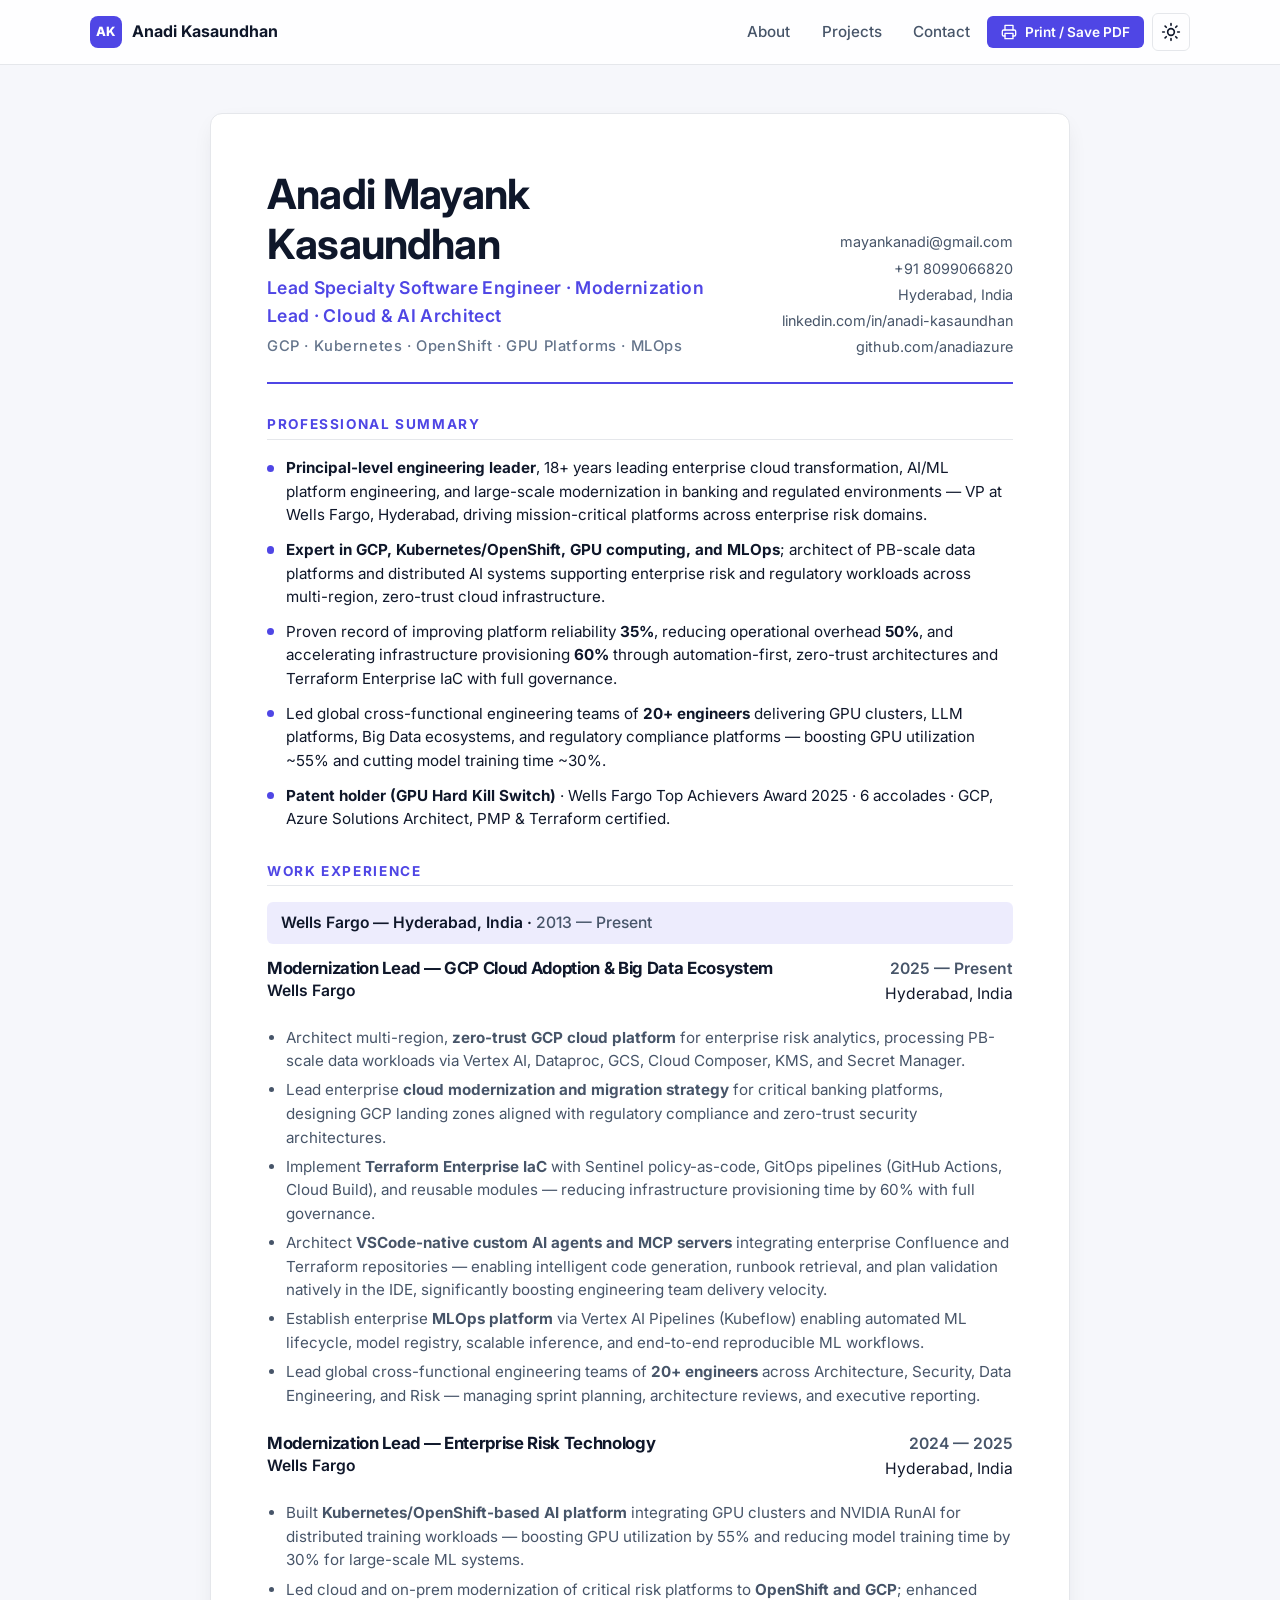
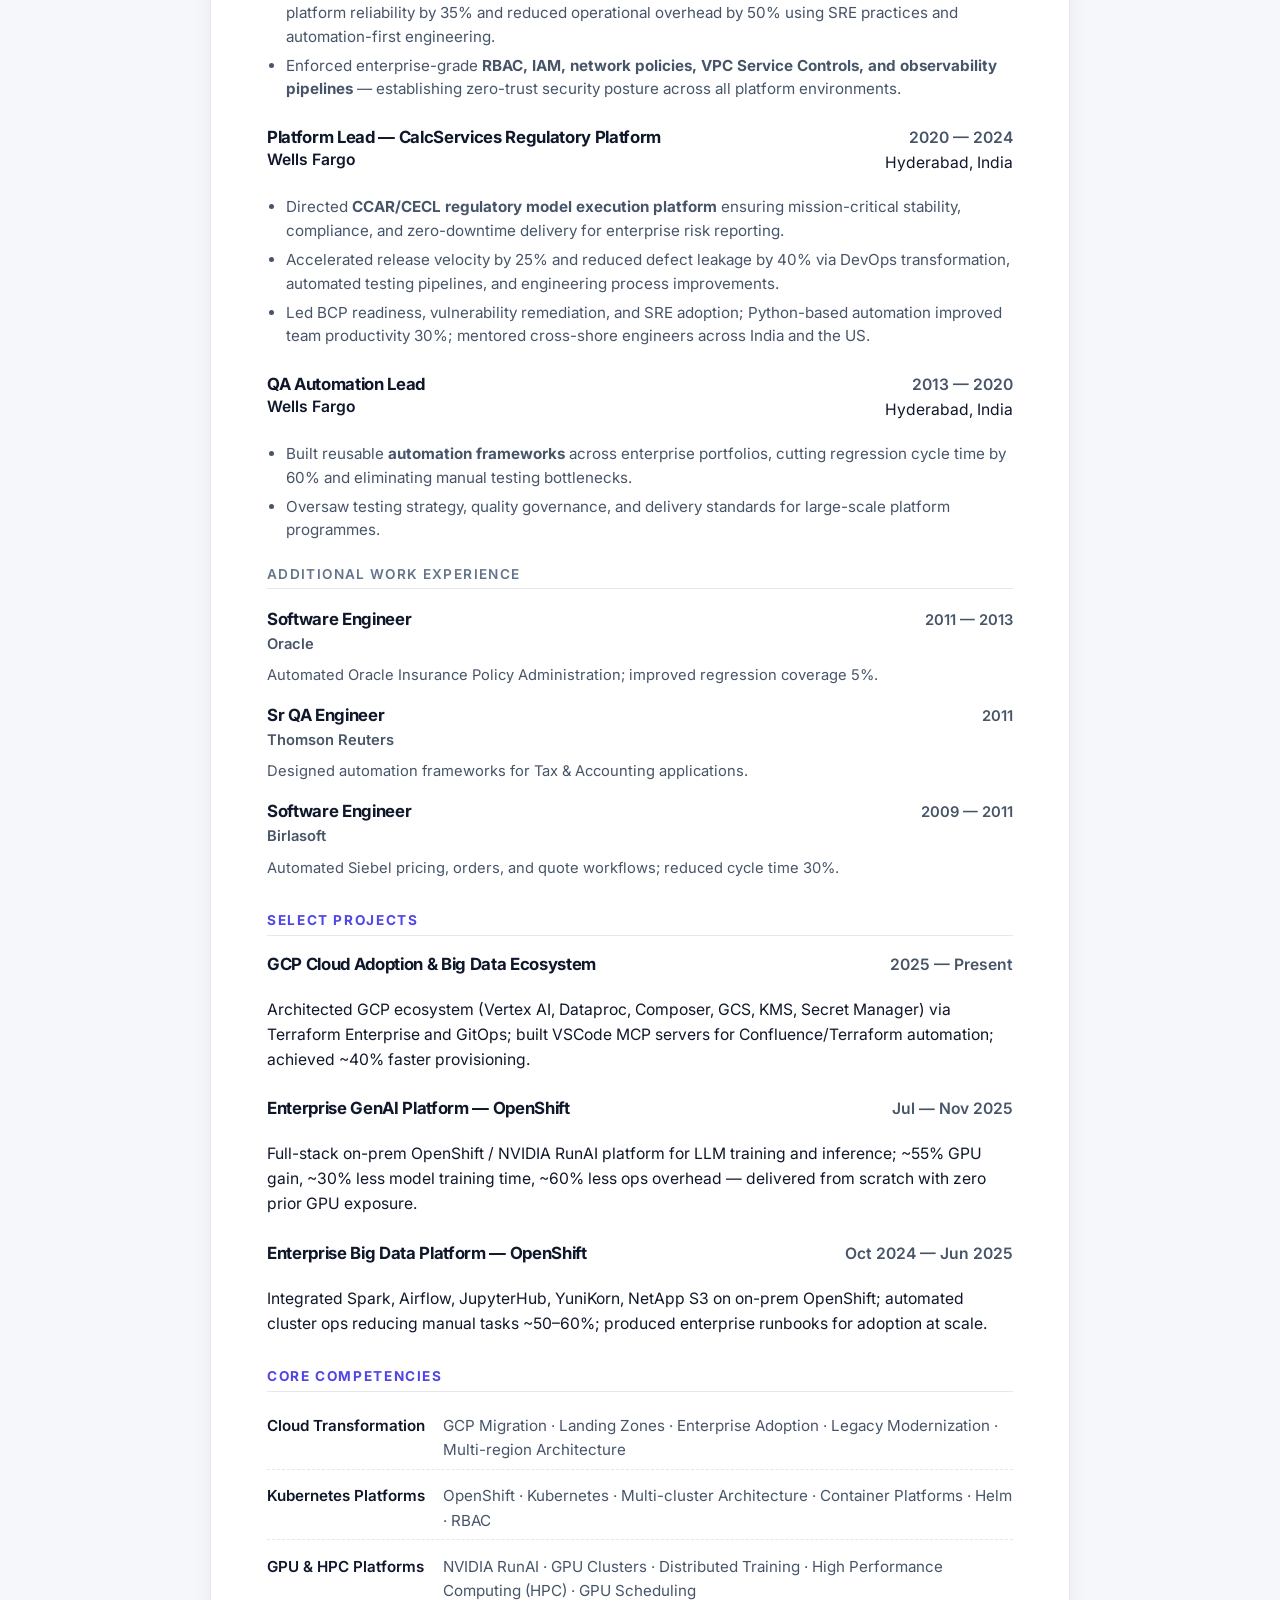
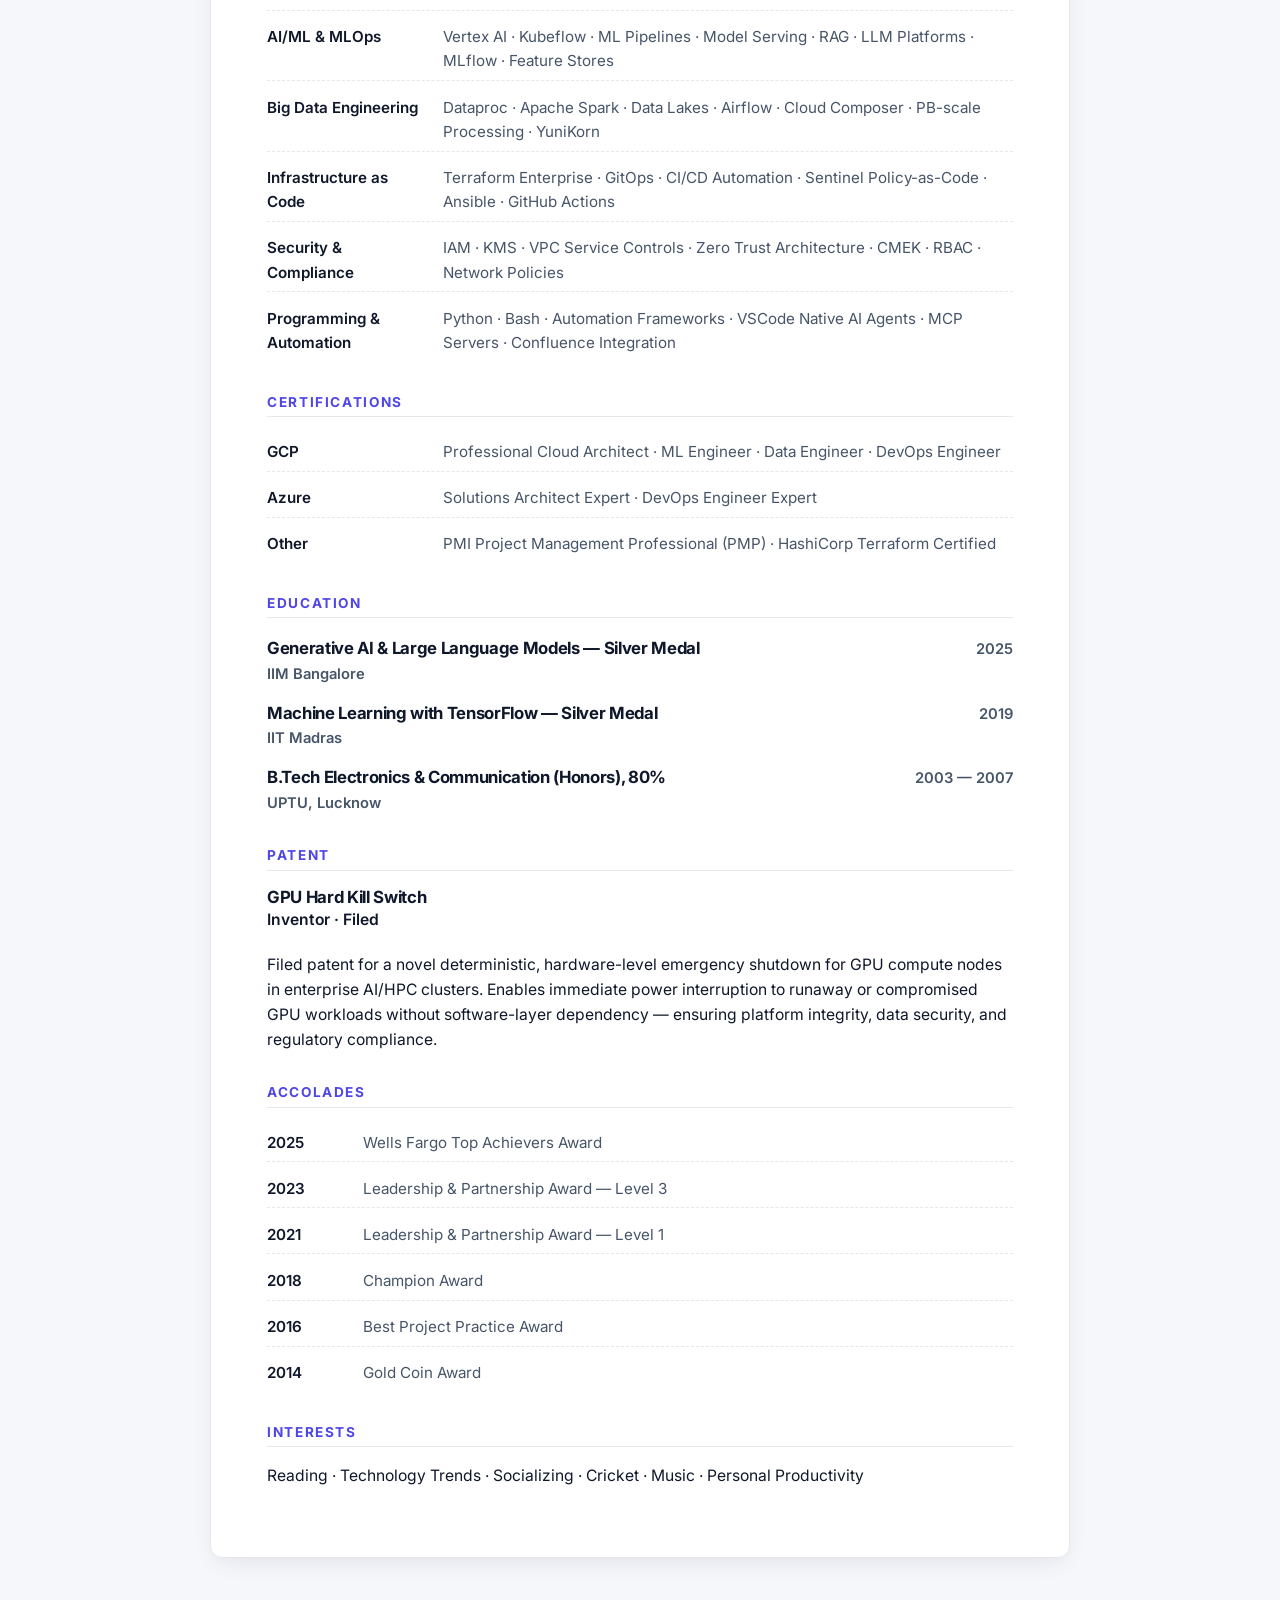
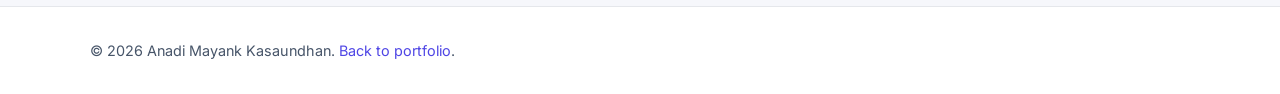
==== resume.html @ 29c2ccac "feat: populate site with Anadi Mayank Kasaundhan profile - index.html: real profile (Modernization L" ====
<!DOCTYPE html>
<html lang="en">
<head>
  <meta charset="UTF-8" />
  <meta name="viewport" content="width=device-width, initial-scale=1.0" />
  <meta name="description" content="Resume of Anadi Mayank Kasaundhan — Lead Specialty Software Engineer, Modernization Lead, Cloud & AI Architect." />
  <meta name="author" content="Anadi Mayank Kasaundhan" />
  <title>Anadi Mayank Kasaundhan — Resume</title>

  <link rel="preconnect" href="https://fonts.googleapis.com" />
  <link rel="preconnect" href="https://fonts.gstatic.com" crossorigin />
  <link href="https://fonts.googleapis.com/css2?family=Inter:wght@400;500;600;700;800&display=swap" rel="stylesheet" />

  <link rel="stylesheet" href="css/style.css" />
  <link rel="stylesheet" href="css/resume.css" />
</head>
<body class="resume-page">
  <a class="skip-link" href="#main">Skip to main content</a>

  <header class="site-header no-print">
    <nav class="nav container" aria-label="Primary">
      <a href="index.html" class="brand">
        <span class="brand-mark">AK</span>
        <span class="brand-text">Anadi Kasaundhan</span>
      </a>

      <ul class="nav-menu nav-menu-resume" id="primary-menu">
        <li><a href="index.html#about">About</a></li>
        <li><a href="index.html#projects">Projects</a></li>
        <li><a href="index.html#contact">Contact</a></li>
        <li>
          <button id="print-btn" class="btn btn-primary btn-sm" type="button" aria-label="Print resume">
            <svg width="16" height="16" viewBox="0 0 24 24" fill="none" stroke="currentColor" stroke-width="2" stroke-linecap="round" stroke-linejoin="round" aria-hidden="true">
              <polyline points="6 9 6 2 18 2 18 9"/>
              <path d="M6 18H4a2 2 0 0 1-2-2v-5a2 2 0 0 1 2-2h16a2 2 0 0 1 2 2v5a2 2 0 0 1-2 2h-2"/>
              <rect x="6" y="14" width="12" height="8"/>
            </svg>
            Print / Save PDF
          </button>
        </li>
        <li>
          <button id="theme-toggle" class="theme-toggle" aria-label="Toggle color theme" title="Toggle color theme">
            <svg class="icon-sun" width="20" height="20" viewBox="0 0 24 24" fill="none" stroke="currentColor" stroke-width="2" stroke-linecap="round" stroke-linejoin="round" aria-hidden="true">
              <circle cx="12" cy="12" r="4"/>
              <path d="M12 2v2M12 20v2M4.93 4.93l1.41 1.41M17.66 17.66l1.41 1.41M2 12h2M20 12h2M4.93 19.07l1.41-1.41M17.66 6.34l1.41-1.41"/>
            </svg>
            <svg class="icon-moon" width="20" height="20" viewBox="0 0 24 24" fill="none" stroke="currentColor" stroke-width="2" stroke-linecap="round" stroke-linejoin="round" aria-hidden="true">
              <path d="M21 12.79A9 9 0 1 1 11.21 3 7 7 0 0 0 21 12.79z"/>
            </svg>
          </button>
        </li>
      </ul>
    </nav>
  </header>

  <main id="main" class="resume">
    <article class="resume-doc">
      <!-- Resume header -->
      <header class="resume-header">
        <div class="resume-id">
          <h1>Anadi Mayank Kasaundhan</h1>
          <p class="resume-title">Lead Specialty Software Engineer &middot; Modernization Lead &middot; Cloud &amp; AI Architect</p>
          <p class="resume-subtitle">GCP &middot; Kubernetes &middot; OpenShift &middot; GPU Platforms &middot; MLOps</p>
        </div>
        <ul class="resume-contact">
          <li><a href="mailto:mayankanadi@gmail.com">mayankanadi@gmail.com</a></li>
          <li><a href="tel:+918099066820">+91 8099066820</a></li>
          <li>Hyderabad, India</li>
          <li><a href="https://www.linkedin.com/in/anadi-kasaundhan">linkedin.com/in/anadi-kasaundhan</a></li>
          <li><a href="https://github.com/anadiazure">github.com/anadiazure</a></li>
        </ul>
      </header>

      <!-- Summary -->
      <section class="resume-section">
        <h2>Professional Summary</h2>
        <ul class="summary-list">
          <li>
            <strong>Principal-level engineering leader</strong>, 18+ years leading enterprise cloud
            transformation, AI/ML platform engineering, and large-scale modernization in banking and
            regulated environments &mdash; VP at Wells Fargo, Hyderabad, driving mission-critical
            platforms across enterprise risk domains.
          </li>
          <li>
            <strong>Expert in GCP, Kubernetes/OpenShift, GPU computing, and MLOps</strong>; architect
            of PB-scale data platforms and distributed AI systems supporting enterprise risk and
            regulatory workloads across multi-region, zero-trust cloud infrastructure.
          </li>
          <li>
            Proven record of improving platform reliability <strong>35%</strong>, reducing
            operational overhead <strong>50%</strong>, and accelerating infrastructure provisioning
            <strong>60%</strong> through automation-first, zero-trust architectures and Terraform
            Enterprise IaC with full governance.
          </li>
          <li>
            Led global cross-functional engineering teams of <strong>20+ engineers</strong>
            delivering GPU clusters, LLM platforms, Big Data ecosystems, and regulatory compliance
            platforms &mdash; boosting GPU utilization ~55% and cutting model training time ~30%.
          </li>
          <li>
            <strong>Patent holder (GPU Hard Kill Switch)</strong> &middot; Wells Fargo Top Achievers
            Award 2025 &middot; 6 accolades &middot; GCP, Azure Solutions Architect, PMP &amp;
            Terraform certified.
          </li>
        </ul>
      </section>

      <!-- Experience -->
      <section class="resume-section">
        <h2>Work Experience</h2>

        <p class="experience-org-head">Wells Fargo &mdash; Hyderabad, India &middot; <em>2013 &mdash; Present</em></p>

        <article class="resume-entry">
          <header class="entry-head">
            <div>
              <h3>Modernization Lead &mdash; GCP Cloud Adoption &amp; Big Data Ecosystem</h3>
              <p class="entry-org">Wells Fargo</p>
            </div>
            <p class="entry-meta">
              <span class="entry-dates">2025 &mdash; Present</span>
              <span class="entry-loc">Hyderabad, India</span>
            </p>
          </header>
          <ul>
            <li>Architect multi-region, <strong>zero-trust GCP cloud platform</strong> for enterprise risk analytics, processing PB-scale data workloads via Vertex AI, Dataproc, GCS, Cloud Composer, KMS, and Secret Manager.</li>
            <li>Lead enterprise <strong>cloud modernization and migration strategy</strong> for critical banking platforms, designing GCP landing zones aligned with regulatory compliance and zero-trust security architectures.</li>
            <li>Implement <strong>Terraform Enterprise IaC</strong> with Sentinel policy-as-code, GitOps pipelines (GitHub Actions, Cloud Build), and reusable modules &mdash; reducing infrastructure provisioning time by 60% with full governance.</li>
            <li>Architect <strong>VSCode-native custom AI agents and MCP servers</strong> integrating enterprise Confluence and Terraform repositories &mdash; enabling intelligent code generation, runbook retrieval, and plan validation natively in the IDE, significantly boosting engineering team delivery velocity.</li>
            <li>Establish enterprise <strong>MLOps platform</strong> via Vertex AI Pipelines (Kubeflow) enabling automated ML lifecycle, model registry, scalable inference, and end-to-end reproducible ML workflows.</li>
            <li>Lead global cross-functional engineering teams of <strong>20+ engineers</strong> across Architecture, Security, Data Engineering, and Risk &mdash; managing sprint planning, architecture reviews, and executive reporting.</li>
          </ul>
        </article>

        <article class="resume-entry">
          <header class="entry-head">
            <div>
              <h3>Modernization Lead &mdash; Enterprise Risk Technology</h3>
              <p class="entry-org">Wells Fargo</p>
            </div>
            <p class="entry-meta">
              <span class="entry-dates">2024 &mdash; 2025</span>
              <span class="entry-loc">Hyderabad, India</span>
            </p>
          </header>
          <ul>
            <li>Built <strong>Kubernetes/OpenShift-based AI platform</strong> integrating GPU clusters and NVIDIA RunAI for distributed training workloads &mdash; boosting GPU utilization by 55% and reducing model training time by 30% for large-scale ML systems.</li>
            <li>Led cloud and on-prem modernization of critical risk platforms to <strong>OpenShift and GCP</strong>; enhanced platform reliability by 35% and reduced operational overhead by 50% using SRE practices and automation-first engineering.</li>
            <li>Enforced enterprise-grade <strong>RBAC, IAM, network policies, VPC Service Controls, and observability pipelines</strong> &mdash; establishing zero-trust security posture across all platform environments.</li>
          </ul>
        </article>

        <article class="resume-entry">
          <header class="entry-head">
            <div>
              <h3>Platform Lead &mdash; CalcServices Regulatory Platform</h3>
              <p class="entry-org">Wells Fargo</p>
            </div>
            <p class="entry-meta">
              <span class="entry-dates">2020 &mdash; 2024</span>
              <span class="entry-loc">Hyderabad, India</span>
            </p>
          </header>
          <ul>
            <li>Directed <strong>CCAR/CECL regulatory model execution platform</strong> ensuring mission-critical stability, compliance, and zero-downtime delivery for enterprise risk reporting.</li>
            <li>Accelerated release velocity by 25% and reduced defect leakage by 40% via DevOps transformation, automated testing pipelines, and engineering process improvements.</li>
            <li>Led BCP readiness, vulnerability remediation, and SRE adoption; Python-based automation improved team productivity 30%; mentored cross-shore engineers across India and the US.</li>
          </ul>
        </article>

        <article class="resume-entry">
          <header class="entry-head">
            <div>
              <h3>QA Automation Lead</h3>
              <p class="entry-org">Wells Fargo</p>
            </div>
            <p class="entry-meta">
              <span class="entry-dates">2013 &mdash; 2020</span>
              <span class="entry-loc">Hyderabad, India</span>
            </p>
          </header>
          <ul>
            <li>Built reusable <strong>automation frameworks</strong> across enterprise portfolios, cutting regression cycle time by 60% and eliminating manual testing bottlenecks.</li>
            <li>Oversaw testing strategy, quality governance, and delivery standards for large-scale platform programmes.</li>
          </ul>
        </article>

        <h3 class="additional-heading">Additional Work Experience</h3>

        <article class="resume-entry compact">
          <header class="entry-head">
            <div>
              <h3>Software Engineer</h3>
              <p class="entry-org">Oracle</p>
            </div>
            <p class="entry-meta">
              <span class="entry-dates">2011 &mdash; 2013</span>
            </p>
          </header>
          <p>Automated Oracle Insurance Policy Administration; improved regression coverage 5%.</p>
        </article>

        <article class="resume-entry compact">
          <header class="entry-head">
            <div>
              <h3>Sr QA Engineer</h3>
              <p class="entry-org">Thomson Reuters</p>
            </div>
            <p class="entry-meta">
              <span class="entry-dates">2011</span>
            </p>
          </header>
          <p>Designed automation frameworks for Tax &amp; Accounting applications.</p>
        </article>

        <article class="resume-entry compact">
          <header class="entry-head">
            <div>
              <h3>Software Engineer</h3>
              <p class="entry-org">Birlasoft</p>
            </div>
            <p class="entry-meta">
              <span class="entry-dates">2009 &mdash; 2011</span>
            </p>
          </header>
          <p>Automated Siebel pricing, orders, and quote workflows; reduced cycle time 30%.</p>
        </article>
      </section>

      <!-- Selected Projects -->
      <section class="resume-section">
        <h2>Select Projects</h2>

        <article class="resume-entry">
          <header class="entry-head">
            <div>
              <h3>GCP Cloud Adoption &amp; Big Data Ecosystem</h3>
            </div>
            <p class="entry-meta">
              <span class="entry-dates">2025 &mdash; Present</span>
            </p>
          </header>
          <p>
            Architected GCP ecosystem (Vertex AI, Dataproc, Composer, GCS, KMS, Secret Manager) via
            Terraform Enterprise and GitOps; built VSCode MCP servers for Confluence/Terraform
            automation; achieved ~40% faster provisioning.
          </p>
        </article>

        <article class="resume-entry">
          <header class="entry-head">
            <div>
              <h3>Enterprise GenAI Platform &mdash; OpenShift</h3>
            </div>
            <p class="entry-meta">
              <span class="entry-dates">Jul &mdash; Nov 2025</span>
            </p>
          </header>
          <p>
            Full-stack on-prem OpenShift / NVIDIA RunAI platform for LLM training and inference;
            ~55% GPU gain, ~30% less model training time, ~60% less ops overhead &mdash; delivered
            from scratch with zero prior GPU exposure.
          </p>
        </article>

        <article class="resume-entry">
          <header class="entry-head">
            <div>
              <h3>Enterprise Big Data Platform &mdash; OpenShift</h3>
            </div>
            <p class="entry-meta">
              <span class="entry-dates">Oct 2024 &mdash; Jun 2025</span>
            </p>
          </header>
          <p>
            Integrated Spark, Airflow, JupyterHub, YuniKorn, NetApp S3 on on-prem OpenShift;
            automated cluster ops reducing manual tasks ~50&ndash;60%; produced enterprise runbooks
            for adoption at scale.
          </p>
        </article>
      </section>

      <!-- Core Competencies -->
      <section class="resume-section">
        <h2>Core Competencies</h2>
        <dl class="skills-dl">
          <div>
            <dt>Cloud Transformation</dt>
            <dd>GCP Migration &middot; Landing Zones &middot; Enterprise Adoption &middot; Legacy Modernization &middot; Multi-region Architecture</dd>
          </div>
          <div>
            <dt>Kubernetes Platforms</dt>
            <dd>OpenShift &middot; Kubernetes &middot; Multi-cluster Architecture &middot; Container Platforms &middot; Helm &middot; RBAC</dd>
          </div>
          <div>
            <dt>GPU &amp; HPC Platforms</dt>
            <dd>NVIDIA RunAI &middot; GPU Clusters &middot; Distributed Training &middot; High Performance Computing (HPC) &middot; GPU Scheduling</dd>
          </div>
          <div>
            <dt>AI/ML &amp; MLOps</dt>
            <dd>Vertex AI &middot; Kubeflow &middot; ML Pipelines &middot; Model Serving &middot; RAG &middot; LLM Platforms &middot; MLflow &middot; Feature Stores</dd>
          </div>
          <div>
            <dt>Big Data Engineering</dt>
            <dd>Dataproc &middot; Apache Spark &middot; Data Lakes &middot; Airflow &middot; Cloud Composer &middot; PB-scale Processing &middot; YuniKorn</dd>
          </div>
          <div>
            <dt>Infrastructure as Code</dt>
            <dd>Terraform Enterprise &middot; GitOps &middot; CI/CD Automation &middot; Sentinel Policy-as-Code &middot; Ansible &middot; GitHub Actions</dd>
          </div>
          <div>
            <dt>Security &amp; Compliance</dt>
            <dd>IAM &middot; KMS &middot; VPC Service Controls &middot; Zero Trust Architecture &middot; CMEK &middot; RBAC &middot; Network Policies</dd>
          </div>
          <div>
            <dt>Programming &amp; Automation</dt>
            <dd>Python &middot; Bash &middot; Automation Frameworks &middot; VSCode Native AI Agents &middot; MCP Servers &middot; Confluence Integration</dd>
          </div>
        </dl>
      </section>

      <!-- Certifications -->
      <section class="resume-section">
        <h2>Certifications</h2>
        <dl class="skills-dl">
          <div>
            <dt>GCP</dt>
            <dd>Professional Cloud Architect &middot; ML Engineer &middot; Data Engineer &middot; DevOps Engineer</dd>
          </div>
          <div>
            <dt>Azure</dt>
            <dd>Solutions Architect Expert &middot; DevOps Engineer Expert</dd>
          </div>
          <div>
            <dt>Other</dt>
            <dd>PMI Project Management Professional (PMP) &middot; HashiCorp Terraform Certified</dd>
          </div>
        </dl>
      </section>

      <!-- Education -->
      <section class="resume-section">
        <h2>Education</h2>
        <article class="resume-entry compact">
          <header class="entry-head">
            <div>
              <h3>Generative AI &amp; Large Language Models &mdash; Silver Medal</h3>
              <p class="entry-org">IIM Bangalore</p>
            </div>
            <p class="entry-meta">
              <span class="entry-dates">2025</span>
            </p>
          </header>
        </article>

        <article class="resume-entry compact">
          <header class="entry-head">
            <div>
              <h3>Machine Learning with TensorFlow &mdash; Silver Medal</h3>
              <p class="entry-org">IIT Madras</p>
            </div>
            <p class="entry-meta">
              <span class="entry-dates">2019</span>
            </p>
          </header>
        </article>

        <article class="resume-entry compact">
          <header class="entry-head">
            <div>
              <h3>B.Tech Electronics &amp; Communication (Honors), 80%</h3>
              <p class="entry-org">UPTU, Lucknow</p>
            </div>
            <p class="entry-meta">
              <span class="entry-dates">2003 &mdash; 2007</span>
            </p>
          </header>
        </article>
      </section>

      <!-- Patent -->
      <section class="resume-section">
        <h2>Patent</h2>
        <article class="resume-entry">
          <header class="entry-head">
            <div>
              <h3>GPU Hard Kill Switch</h3>
              <p class="entry-org">Inventor &middot; Filed</p>
            </div>
          </header>
          <p>
            Filed patent for a novel deterministic, hardware-level emergency shutdown for GPU
            compute nodes in enterprise AI/HPC clusters. Enables immediate power interruption to
            runaway or compromised GPU workloads without software-layer dependency &mdash;
            ensuring platform integrity, data security, and regulatory compliance.
          </p>
        </article>
      </section>

      <!-- Accolades -->
      <section class="resume-section">
        <h2>Accolades</h2>
        <dl class="skills-dl awards-dl">
          <div><dt>2025</dt><dd>Wells Fargo Top Achievers Award</dd></div>
          <div><dt>2023</dt><dd>Leadership &amp; Partnership Award &mdash; Level 3</dd></div>
          <div><dt>2021</dt><dd>Leadership &amp; Partnership Award &mdash; Level 1</dd></div>
          <div><dt>2018</dt><dd>Champion Award</dd></div>
          <div><dt>2016</dt><dd>Best Project Practice Award</dd></div>
          <div><dt>2014</dt><dd>Gold Coin Award</dd></div>
        </dl>
      </section>

      <!-- Interests -->
      <section class="resume-section">
        <h2>Interests</h2>
        <p class="interests-line">Reading &middot; Technology Trends &middot; Socializing &middot; Cricket &middot; Music &middot; Personal Productivity</p>
      </section>
    </article>
  </main>

  <footer class="site-footer no-print">
    <div class="container footer-inner">
      <p>&copy; <span id="year"></span> Anadi Mayank Kasaundhan. <a href="index.html">Back to portfolio</a>.</p>
    </div>
  </footer>

  <script src="js/main.js"></script>
</body>
</html>
---- css/style.css ----
/* =========================================================
   Tokens & theme
   ========================================================= */
:root {
  --bg: #ffffff;
  --bg-alt: #f6f7fb;
  --bg-elev: #ffffff;
  --fg: #0f172a;
  --fg-muted: #475569;
  --fg-subtle: #64748b;
  --border: #e5e7eb;
  --border-strong: #cbd5e1;
  --accent: #4f46e5;
  --accent-fg: #ffffff;
  --accent-soft: rgba(79, 70, 229, 0.1);
  --shadow-sm: 0 1px 2px rgba(15, 23, 42, 0.05);
  --shadow-md: 0 8px 24px -8px rgba(15, 23, 42, 0.12);
  --shadow-lg: 0 20px 50px -20px rgba(15, 23, 42, 0.25);
  --radius-sm: 6px;
  --radius-md: 12px;
  --radius-lg: 18px;
  --container: 1140px;
  --gutter: 1.25rem;
  --font-sans: 'Inter', -apple-system, BlinkMacSystemFont, 'Segoe UI', Roboto, Helvetica, Arial, sans-serif;
  --font-mono: ui-monospace, SFMono-Regular, 'SF Mono', Menlo, Consolas, 'Liberation Mono', monospace;
  --transition: 200ms ease;
}

:root[data-theme='dark'] {
  --bg: #0b0f1a;
  --bg-alt: #0f1525;
  --bg-elev: #131a2c;
  --fg: #e6e9f2;
  --fg-muted: #a8b0c2;
  --fg-subtle: #7a8195;
  --border: #1f2940;
  --border-strong: #2c3858;
  --accent: #818cf8;
  --accent-fg: #0b0f1a;
  --accent-soft: rgba(129, 140, 248, 0.15);
  --shadow-sm: 0 1px 2px rgba(0, 0, 0, 0.3);
  --shadow-md: 0 8px 24px -8px rgba(0, 0, 0, 0.5);
  --shadow-lg: 0 20px 50px -20px rgba(0, 0, 0, 0.6);
}

@media (prefers-color-scheme: dark) {
  :root:not([data-theme='light']) {
    --bg: #0b0f1a;
    --bg-alt: #0f1525;
    --bg-elev: #131a2c;
    --fg: #e6e9f2;
    --fg-muted: #a8b0c2;
    --fg-subtle: #7a8195;
    --border: #1f2940;
    --border-strong: #2c3858;
    --accent: #818cf8;
    --accent-fg: #0b0f1a;
    --accent-soft: rgba(129, 140, 248, 0.15);
    --shadow-sm: 0 1px 2px rgba(0, 0, 0, 0.3);
    --shadow-md: 0 8px 24px -8px rgba(0, 0, 0, 0.5);
    --shadow-lg: 0 20px 50px -20px rgba(0, 0, 0, 0.6);
  }
}

/* =========================================================
   Base
   ========================================================= */
*,
*::before,
*::after {
  box-sizing: border-box;
}

html {
  scroll-behavior: smooth;
  -webkit-text-size-adjust: 100%;
}

@media (prefers-reduced-motion: reduce) {
  html {
    scroll-behavior: auto;
  }
  *,
  *::before,
  *::after {
    animation-duration: 0.001ms !important;
    transition-duration: 0.001ms !important;
  }
}

body {
  margin: 0;
  font-family: var(--font-sans);
  font-size: 1rem;
  line-height: 1.6;
  color: var(--fg);
  background: var(--bg);
  -webkit-font-smoothing: antialiased;
  -moz-osx-font-smoothing: grayscale;
  transition: background var(--transition), color var(--transition);
}

img,
svg {
  display: block;
  max-width: 100%;
}

a {
  color: var(--accent);
  text-decoration: none;
  transition: color var(--transition);
}

a:hover,
a:focus-visible {
  text-decoration: underline;
}

a:focus-visible,
button:focus-visible {
  outline: 2px solid var(--accent);
  outline-offset: 3px;
  border-radius: 4px;
}

h1, h2, h3, h4 {
  margin: 0 0 0.5em;
  line-height: 1.2;
  letter-spacing: -0.02em;
  font-weight: 700;
}

p {
  margin: 0 0 1em;
  color: var(--fg-muted);
}

ul {
  margin: 0;
  padding: 0;
  list-style: none;
}

.container {
  width: 100%;
  max-width: var(--container);
  margin-inline: auto;
  padding-inline: var(--gutter);
}

.skip-link {
  position: absolute;
  left: -9999px;
  top: 0;
  background: var(--accent);
  color: var(--accent-fg);
  padding: 0.5rem 1rem;
  border-radius: 0 0 var(--radius-sm) 0;
  z-index: 1000;
}

.skip-link:focus {
  left: 0;
}

/* =========================================================
   Header & nav
   ========================================================= */
.site-header {
  position: sticky;
  top: 0;
  z-index: 50;
  background: color-mix(in srgb, var(--bg) 85%, transparent);
  backdrop-filter: saturate(180%) blur(12px);
  -webkit-backdrop-filter: saturate(180%) blur(12px);
  border-bottom: 1px solid var(--border);
}

.nav {
  display: flex;
  align-items: center;
  justify-content: space-between;
  gap: 1rem;
  min-height: 64px;
}

.brand {
  display: inline-flex;
  align-items: center;
  gap: 0.6rem;
  font-weight: 700;
  color: var(--fg);
  text-decoration: none;
}

.brand:hover {
  text-decoration: none;
}

.brand-mark {
  display: grid;
  place-items: center;
  width: 32px;
  height: 32px;
  border-radius: 8px;
  background: var(--accent);
  color: var(--accent-fg);
  font-size: 0.8rem;
  font-weight: 800;
  letter-spacing: 0.02em;
}

.nav-menu {
  display: flex;
  align-items: center;
  gap: 0.25rem;
}

.nav-menu a {
  display: inline-block;
  padding: 0.5rem 0.85rem;
  border-radius: var(--radius-sm);
  color: var(--fg-muted);
  font-weight: 500;
  font-size: 0.95rem;
}

.nav-menu a:hover,
.nav-menu a:focus-visible {
  color: var(--fg);
  background: var(--bg-alt);
  text-decoration: none;
}

.nav-menu .nav-cta {
  color: var(--accent);
  font-weight: 600;
}

.nav-toggle {
  display: none;
  background: transparent;
  border: 1px solid var(--border);
  border-radius: var(--radius-sm);
  width: 40px;
  height: 40px;
  padding: 0;
  cursor: pointer;
  flex-direction: column;
  align-items: center;
  justify-content: center;
  gap: 4px;
}

.nav-toggle span {
  display: block;
  width: 18px;
  height: 2px;
  background: var(--fg);
  border-radius: 2px;
  transition: transform var(--transition), opacity var(--transition);
}

.nav-toggle[aria-expanded='true'] span:nth-child(1) {
  transform: translateY(6px) rotate(45deg);
}
.nav-toggle[aria-expanded='true'] span:nth-child(2) {
  opacity: 0;
}
.nav-toggle[aria-expanded='true'] span:nth-child(3) {
  transform: translateY(-6px) rotate(-45deg);
}

.theme-toggle {
  display: inline-grid;
  place-items: center;
  width: 38px;
  height: 38px;
  margin-left: 0.25rem;
  border: 1px solid var(--border);
  background: transparent;
  color: var(--fg);
  border-radius: var(--radius-sm);
  cursor: pointer;
  transition: background var(--transition), border-color var(--transition);
}

.theme-toggle:hover {
  background: var(--bg-alt);
  border-color: var(--border-strong);
}

.theme-toggle .icon-moon {
  display: none;
}

:root[data-theme='dark'] .theme-toggle .icon-sun {
  display: none;
}

:root[data-theme='dark'] .theme-toggle .icon-moon {
  display: block;
}

@media (prefers-color-scheme: dark) {
  :root:not([data-theme='light']) .theme-toggle .icon-sun {
    display: none;
  }
  :root:not([data-theme='light']) .theme-toggle .icon-moon {
    display: block;
  }
}

/* =========================================================
   Buttons
   ========================================================= */
.btn {
  display: inline-flex;
  align-items: center;
  justify-content: center;
  gap: 0.5rem;
  padding: 0.65rem 1.1rem;
  border-radius: var(--radius-sm);
  font-weight: 600;
  font-size: 0.95rem;
  border: 1px solid transparent;
  cursor: pointer;
  transition: transform var(--transition), background var(--transition),
    border-color var(--transition), color var(--transition);
  text-decoration: none;
  font-family: inherit;
}

.btn:hover {
  text-decoration: none;
  transform: translateY(-1px);
}

.btn-primary {
  background: var(--accent);
  color: var(--accent-fg);
}

.btn-primary:hover {
  background: color-mix(in srgb, var(--accent) 88%, black);
}

.btn-ghost {
  background: transparent;
  color: var(--fg);
  border-color: var(--border-strong);
}

.btn-ghost:hover {
  background: var(--bg-alt);
}

.btn-lg {
  padding: 0.9rem 1.6rem;
  font-size: 1.05rem;
}

.btn-sm {
  padding: 0.45rem 0.8rem;
  font-size: 0.85rem;
}

/* =========================================================
   Hero
   ========================================================= */
.hero {
  position: relative;
  padding: clamp(3rem, 8vw, 6rem) 0 clamp(3rem, 8vw, 5rem);
  overflow: hidden;
}

.hero::before {
  content: '';
  position: absolute;
  inset: -20% -10% auto auto;
  width: 60%;
  height: 60%;
  background: radial-gradient(closest-side, var(--accent-soft), transparent 70%);
  z-index: -1;
}

.hero-grid {
  display: grid;
  gap: clamp(2rem, 5vw, 4rem);
  grid-template-columns: 1.1fr 1fr;
  align-items: center;
}

.eyebrow {
  display: inline-block;
  margin: 0 0 0.75rem;
  padding: 0.25rem 0.7rem;
  border-radius: 999px;
  background: var(--accent-soft);
  color: var(--accent);
  font-size: 0.85rem;
  font-weight: 600;
  letter-spacing: 0.02em;
}

.hero-title {
  font-size: clamp(2.5rem, 6vw, 4.5rem);
  margin: 0 0 0.5rem;
  letter-spacing: -0.03em;
  font-weight: 800;
}

.hero-tagline {
  font-size: clamp(1.1rem, 2vw, 1.4rem);
  font-weight: 600;
  color: var(--fg);
  margin: 0 0 1rem;
}

.hero-lede {
  font-size: 1.05rem;
  max-width: 50ch;
  margin: 0 0 2rem;
}

.hero-actions {
  display: flex;
  gap: 0.75rem;
  flex-wrap: wrap;
  margin-bottom: 1.5rem;
}

.social-list {
  display: flex;
  gap: 1.25rem;
  flex-wrap: wrap;
}

.social-list a {
  color: var(--fg-muted);
  font-weight: 500;
  font-size: 0.95rem;
  position: relative;
  padding-bottom: 2px;
}

.social-list a::after {
  content: '';
  position: absolute;
  left: 0;
  bottom: 0;
  width: 0;
  height: 1px;
  background: var(--accent);
  transition: width var(--transition);
}

.social-list a:hover {
  color: var(--accent);
  text-decoration: none;
}

.social-list a:hover::after {
  width: 100%;
}

.social-list.center {
  justify-content: center;
  margin-top: 1.5rem;
}

/* Hero visual */
.hero-visual {
  position: relative;
  aspect-ratio: 1 / 1;
  max-width: 460px;
  margin-inline: auto;
}

.orb {
  position: absolute;
  border-radius: 50%;
  filter: blur(40px);
  opacity: 0.7;
}

.orb-1 {
  width: 60%;
  height: 60%;
  top: 10%;
  left: 5%;
  background: var(--accent);
  opacity: 0.45;
  animation: float 8s ease-in-out infinite;
}

.orb-2 {
  width: 45%;
  height: 45%;
  bottom: 5%;
  right: 0;
  background: #ec4899;
  opacity: 0.35;
  animation: float 10s ease-in-out infinite reverse;
}

.orb-3 {
  width: 30%;
  height: 30%;
  top: 50%;
  left: 50%;
  background: #06b6d4;
  opacity: 0.3;
  animation: float 12s ease-in-out infinite;
}

@keyframes float {
  0%, 100% { transform: translate(0, 0); }
  50% { transform: translate(15px, -20px); }
}

.hero-card {
  position: absolute;
  inset: auto 0 0 0;
  margin: auto;
  background: var(--bg-elev);
  border: 1px solid var(--border);
  border-radius: var(--radius-md);
  padding: 1rem 1.25rem 1.25rem;
  box-shadow: var(--shadow-lg);
  font-family: var(--font-mono);
  font-size: 0.85rem;
  width: min(90%, 360px);
  top: 50%;
  transform: translateY(-50%);
}

.hero-card .dot {
  display: inline-block;
  width: 10px;
  height: 10px;
  border-radius: 50%;
  margin-right: 6px;
}
.dot-r { background: #ef4444; }
.dot-y { background: #f59e0b; }
.dot-g { background: #10b981; }

.hero-card .code {
  margin: 0.75rem 0 0;
  white-space: pre-wrap;
  color: var(--fg);
  line-height: 1.55;
}

.t-key { color: #c084fc; }
.t-var { color: #38bdf8; }
.t-prop { color: var(--fg); }
.t-str { color: #34d399; }
.t-bool { color: #f472b6; }

/* =========================================================
   Sections
   ========================================================= */
.section {
  padding: clamp(3rem, 7vw, 5rem) 0;
}

.section-alt {
  background: var(--bg-alt);
  border-top: 1px solid var(--border);
  border-bottom: 1px solid var(--border);
}

.section-head {
  display: flex;
  align-items: baseline;
  gap: 0.75rem;
  margin-bottom: 2.5rem;
  padding-bottom: 0.75rem;
  border-bottom: 1px solid var(--border);
}

.section-num {
  font-family: var(--font-mono);
  color: var(--accent);
  font-weight: 600;
  font-size: 0.95rem;
}

.section-head h2 {
  font-size: clamp(1.6rem, 3vw, 2.2rem);
  margin: 0;
}

/* About */
.about-grid {
  display: grid;
  grid-template-columns: 2fr 1fr;
  gap: 2.5rem;
  align-items: start;
}

.about-text p {
  font-size: 1.05rem;
}

.check-list {
  margin-top: 1rem;
}

.check-list li {
  padding-left: 1.6rem;
  position: relative;
  margin-bottom: 0.5rem;
  color: var(--fg-muted);
}

.check-list li::before {
  content: '';
  position: absolute;
  left: 0;
  top: 0.6em;
  width: 0.7rem;
  height: 0.4rem;
  border-left: 2px solid var(--accent);
  border-bottom: 2px solid var(--accent);
  transform: rotate(-45deg);
}

.about-card {
  background: var(--bg-elev);
  border: 1px solid var(--border);
  border-radius: var(--radius-md);
  padding: 1.5rem;
  box-shadow: var(--shadow-sm);
}

.about-card h3 {
  font-size: 1rem;
  text-transform: uppercase;
  letter-spacing: 0.08em;
  color: var(--fg-subtle);
  margin-bottom: 1rem;
}

.meta-list li {
  display: flex;
  justify-content: space-between;
  align-items: baseline;
  padding: 0.6rem 0;
  border-bottom: 1px dashed var(--border);
  font-size: 0.95rem;
}

.meta-list li:last-child {
  border-bottom: none;
}

.meta-list span {
  color: var(--fg-subtle);
}

.meta-list strong {
  color: var(--fg);
}

/* Skills */
.skills-grid {
  display: grid;
  grid-template-columns: repeat(auto-fit, minmax(220px, 1fr));
  gap: 1.25rem;
}

.skill-card {
  background: var(--bg-elev);
  border: 1px solid var(--border);
  border-radius: var(--radius-md);
  padding: 1.5rem;
  transition: transform var(--transition), box-shadow var(--transition),
    border-color var(--transition);
}

.skill-card:hover {
  transform: translateY(-2px);
  border-color: var(--border-strong);
  box-shadow: var(--shadow-md);
}

.skill-card h3 {
  font-size: 1.05rem;
  margin-bottom: 0.85rem;
}

.tag-list {
  display: flex;
  flex-wrap: wrap;
  gap: 0.4rem;
}

.tag-list li {
  padding: 0.25rem 0.7rem;
  background: var(--bg-alt);
  border: 1px solid var(--border);
  border-radius: 999px;
  font-size: 0.85rem;
  color: var(--fg-muted);
}

.tag-list.small li {
  font-size: 0.78rem;
  padding: 0.15rem 0.55rem;
}

/* Projects */
.project-grid {
  display: grid;
  grid-template-columns: repeat(auto-fill, minmax(280px, 1fr));
  gap: 1.5rem;
}

.project-card {
  background: var(--bg-elev);
  border: 1px solid var(--border);
  border-radius: var(--radius-md);
  padding: 1.5rem;
  display: flex;
  flex-direction: column;
  gap: 0.75rem;
  transition: transform var(--transition), box-shadow var(--transition),
    border-color var(--transition);
}

.project-card:hover {
  transform: translateY(-3px);
  border-color: var(--border-strong);
  box-shadow: var(--shadow-md);
}

.project-meta {
  display: flex;
  justify-content: space-between;
  align-items: center;
  font-size: 0.8rem;
  color: var(--fg-subtle);
}

.badge {
  background: var(--accent-soft);
  color: var(--accent);
  padding: 0.15rem 0.6rem;
  border-radius: 999px;
  font-weight: 600;
  font-size: 0.75rem;
}

.project-card h3 {
  font-size: 1.2rem;
  margin: 0;
}

.project-card p {
  margin: 0;
  flex-grow: 1;
}

.project-links {
  display: flex;
  gap: 1.25rem;
  margin-top: 0.5rem;
  font-weight: 600;
  font-size: 0.9rem;
}

/* Contact */
.contact {
  text-align: center;
  max-width: 720px;
}

.contact .section-head {
  justify-content: center;
}

.contact-lede {
  font-size: 1.1rem;
  margin-bottom: 2rem;
}

/* =========================================================
   Footer
   ========================================================= */
.site-footer {
  border-top: 1px solid var(--border);
  background: var(--bg);
  padding: 2rem 0;
}

.footer-inner {
  display: flex;
  justify-content: space-between;
  align-items: center;
  flex-wrap: wrap;
  gap: 1rem;
  font-size: 0.9rem;
  color: var(--fg-subtle);
}

.footer-inner p {
  margin: 0;
}

.back-to-top {
  font-weight: 600;
}

/* =========================================================
   Responsive
   ========================================================= */
@media (max-width: 880px) {
  .hero-grid {
    grid-template-columns: 1fr;
    text-align: left;
  }
  .hero-visual {
    max-width: 360px;
    order: -1;
    aspect-ratio: 16/10;
  }
  .about-grid {
    grid-template-columns: 1fr;
  }
}

@media (max-width: 720px) {
  .nav-toggle {
    display: inline-flex;
  }
  .nav-menu {
    position: absolute;
    top: 64px;
    left: 0;
    right: 0;
    flex-direction: column;
    align-items: stretch;
    background: var(--bg);
    border-bottom: 1px solid var(--border);
    padding: 0.75rem var(--gutter) 1rem;
    gap: 0.25rem;
    box-shadow: var(--shadow-md);
    transform: translateY(-10px);
    opacity: 0;
    pointer-events: none;
    transition: opacity var(--transition), transform var(--transition);
  }
  .nav-menu.is-open {
    transform: translateY(0);
    opacity: 1;
    pointer-events: auto;
  }
  .nav-menu a {
    padding: 0.75rem 0.5rem;
  }
  .theme-toggle {
    margin-left: 0;
    margin-top: 0.5rem;
    align-self: flex-start;
  }
}



/* =========================================================
   Highlights / metrics grid
   ========================================================= */
.highlights {
  padding-top: 0;
  padding-bottom: clamp(2rem, 5vw, 3rem);
}

.metrics-grid {
  display: grid;
  grid-template-columns: repeat(auto-fit, minmax(150px, 1fr));
  gap: 1rem;
  text-align: center;
}

.metrics-grid li {
  padding: 1.4rem 1rem;
  background: var(--bg-elev);
  border: 1px solid var(--border);
  border-radius: var(--radius-md);
  transition: transform var(--transition), border-color var(--transition),
    box-shadow var(--transition);
}

.metrics-grid li:hover {
  transform: translateY(-2px);
  border-color: var(--border-strong);
  box-shadow: var(--shadow-md);
}

.metrics-grid strong {
  display: block;
  font-size: clamp(1.8rem, 3vw, 2.4rem);
  font-weight: 800;
  color: var(--accent);
  line-height: 1;
  margin-bottom: 0.5rem;
  letter-spacing: -0.02em;
}

.metrics-grid span {
  display: block;
  font-size: 0.8rem;
  color: var(--fg-muted);
  text-transform: uppercase;
  letter-spacing: 0.06em;
  font-weight: 500;
}

/* =========================================================
   Project card extras
   ========================================================= */
.project-org {
  color: var(--fg-subtle);
  font-weight: 500;
  font-size: 0.85rem;
  font-style: italic;
}

.projects-cta {
  text-align: center;
  margin-top: 2rem;
  margin-bottom: 0;
  font-size: 0.95rem;
  color: var(--fg-muted);
}

.projects-cta a {
  font-weight: 600;
}

/* =========================================================
   Recognition section (certs / education / awards)
   ========================================================= */
.recognition-grid {
  display: grid;
  grid-template-columns: repeat(auto-fit, minmax(280px, 1fr));
  gap: 1.5rem;
}

.recognition-card {
  background: var(--bg-elev);
  border: 1px solid var(--border);
  border-radius: var(--radius-md);
  padding: 1.5rem;
  transition: transform var(--transition), box-shadow var(--transition),
    border-color var(--transition);
}

.recognition-card:hover {
  transform: translateY(-2px);
  border-color: var(--border-strong);
  box-shadow: var(--shadow-md);
}

.recognition-card h3 {
  font-size: 1rem;
  text-transform: uppercase;
  letter-spacing: 0.08em;
  color: var(--accent);
  margin-bottom: 1rem;
}

.cert-list li {
  padding: 0.7rem 0;
  border-bottom: 1px dashed var(--border);
  display: flex;
  flex-direction: column;
  gap: 0.15rem;
  font-size: 0.92rem;
}

.cert-list li:last-child {
  border-bottom: none;
}

.cert-list strong {
  color: var(--fg);
  font-weight: 600;
  font-size: 0.88rem;
}

.cert-list span {
  color: var(--fg-muted);
}
---- css/resume.css ----
/* =========================================================
   Resume page — screen styles
   ========================================================= */
.resume-page {
  background: var(--bg-alt);
}

.resume {
  padding: clamp(1.5rem, 4vw, 3rem) var(--gutter);
}

.resume-doc {
  max-width: 860px;
  margin: 0 auto;
  background: var(--bg-elev);
  border: 1px solid var(--border);
  border-radius: var(--radius-md);
  box-shadow: var(--shadow-md);
  padding: clamp(2rem, 5vw, 3.5rem);
}

/* Header */
.resume-header {
  display: grid;
  grid-template-columns: 1fr auto;
  gap: 2rem;
  align-items: end;
  padding-bottom: 1.5rem;
  border-bottom: 2px solid var(--accent);
  margin-bottom: 2rem;
}

.resume-id h1 {
  font-size: clamp(2rem, 4vw, 2.6rem);
  margin: 0 0 0.25rem;
  letter-spacing: -0.02em;
}

.resume-title {
  margin: 0;
  font-size: 1.1rem;
  color: var(--accent);
  font-weight: 600;
  letter-spacing: 0.02em;
}

.resume-contact {
  text-align: right;
  font-size: 0.9rem;
  color: var(--fg-muted);
  display: flex;
  flex-direction: column;
  gap: 0.2rem;
}

.resume-contact a {
  color: var(--fg-muted);
}

.resume-contact a:hover {
  color: var(--accent);
}

/* Sections */
.resume-section {
  margin-bottom: 2rem;
}

.resume-section:last-child {
  margin-bottom: 0;
}

.resume-section > h2 {
  font-size: 0.85rem;
  text-transform: uppercase;
  letter-spacing: 0.12em;
  color: var(--accent);
  border-bottom: 1px solid var(--border);
  padding-bottom: 0.4rem;
  margin-bottom: 1rem;
  font-weight: 700;
}

.resume-section p {
  font-size: 0.98rem;
  color: var(--fg);
  margin: 0 0 0.75rem;
}

/* Entries */
.resume-entry {
  margin-bottom: 1.5rem;
}

.resume-entry:last-child {
  margin-bottom: 0;
}

.entry-head {
  display: flex;
  justify-content: space-between;
  align-items: baseline;
  gap: 1rem;
  flex-wrap: wrap;
  margin-bottom: 0.5rem;
}

.entry-head h3 {
  font-size: 1.05rem;
  margin: 0;
  font-weight: 700;
}

.entry-org {
  margin: 0.1rem 0 0;
  color: var(--accent);
  font-weight: 600;
  font-size: 0.95rem;
}

.entry-meta {
  margin: 0;
  font-size: 0.85rem;
  color: var(--fg-subtle);
  text-align: right;
  display: flex;
  flex-direction: column;
}

.entry-dates {
  font-weight: 600;
  color: var(--fg-muted);
}

.resume-entry ul {
  list-style: disc;
  padding-left: 1.2rem;
  color: var(--fg-muted);
}

.resume-entry ul li {
  margin-bottom: 0.35rem;
  font-size: 0.95rem;
  line-height: 1.55;
}

/* Skills definition list */
.skills-dl {
  margin: 0;
  display: grid;
  gap: 0.5rem;
}

.skills-dl > div {
  display: grid;
  grid-template-columns: 160px 1fr;
  gap: 1rem;
  padding: 0.4rem 0;
  border-bottom: 1px dashed var(--border);
  align-items: baseline;
}

.skills-dl > div:last-child {
  border-bottom: none;
}

.skills-dl dt {
  font-weight: 600;
  color: var(--fg);
  font-size: 0.95rem;
}

.skills-dl dd {
  margin: 0;
  color: var(--fg-muted);
  font-size: 0.95rem;
}

/* Plain list */
.plain-list {
  list-style: disc;
  padding-left: 1.2rem;
  color: var(--fg-muted);
}

.plain-list li {
  margin-bottom: 0.35rem;
  font-size: 0.95rem;
}

.nav-menu-resume {
  flex-wrap: wrap;
}

/* =========================================================
   Responsive
   ========================================================= */
@media (max-width: 640px) {
  .resume-header {
    grid-template-columns: 1fr;
    gap: 1rem;
  }
  .resume-contact {
    text-align: left;
  }
  .entry-meta {
    text-align: left;
  }
  .skills-dl > div {
    grid-template-columns: 1fr;
    gap: 0.1rem;
  }
}

/* =========================================================
   Print styles
   ========================================================= */
@media print {
  @page {
    size: Letter;
    margin: 0.6in;
  }

  /* Force light theme for printing */
  :root,
  :root[data-theme='dark'] {
    --bg: #ffffff;
    --bg-alt: #ffffff;
    --bg-elev: #ffffff;
    --fg: #000000;
    --fg-muted: #222222;
    --fg-subtle: #555555;
    --border: #cccccc;
    --border-strong: #999999;
    --accent: #1a1a1a;
    --accent-fg: #ffffff;
    --accent-soft: #eeeeee;
    --shadow-sm: none;
    --shadow-md: none;
    --shadow-lg: none;
  }

  body {
    background: #fff;
    color: #000;
    font-size: 11pt;
    line-height: 1.4;
  }

  .no-print,
  .site-header,
  .site-footer,
  .skip-link {
    display: none !important;
  }

  .resume {
    padding: 0;
  }

  .resume-doc {
    max-width: 100%;
    margin: 0;
    padding: 0;
    border: none;
    box-shadow: none;
    border-radius: 0;
    background: #fff;
  }

  .resume-header {
    border-bottom: 2px solid #000;
    margin-bottom: 1rem;
    padding-bottom: 0.75rem;
  }

  .resume-id h1 {
    font-size: 22pt;
  }

  .resume-title {
    color: #333;
    font-size: 12pt;
  }

  .resume-contact {
    font-size: 9.5pt;
  }

  .resume-contact a {
    color: #000;
    text-decoration: none;
  }

  .resume-section {
    margin-bottom: 1rem;
    page-break-inside: avoid;
  }

  .resume-section > h2 {
    color: #000;
    font-size: 10pt;
    border-bottom: 1px solid #000;
    margin-bottom: 0.6rem;
    padding-bottom: 0.2rem;
  }

  .resume-entry {
    page-break-inside: avoid;
    margin-bottom: 0.85rem;
  }

  .entry-head h3 {
    font-size: 11pt;
  }

  .entry-org {
    color: #333;
    font-size: 10.5pt;
  }

  .entry-meta {
    font-size: 9.5pt;
    color: #555;
  }

  .resume-entry ul li,
  .resume-section p,
  .skills-dl dt,
  .skills-dl dd,
  .plain-list li {
    font-size: 10pt;
    color: #000;
  }

  a {
    color: #000;
    text-decoration: none;
  }
}



/* =========================================================
   Resume additions: summary list, subtitle, compact entries
   ========================================================= */
.resume-subtitle {
  margin: 0.3rem 0 0;
  font-size: 0.92rem;
  color: var(--fg-subtle);
  letter-spacing: 0.04em;
  font-weight: 500;
}

.summary-list {
  list-style: none;
  padding: 0;
  margin: 0;
}

.summary-list li {
  position: relative;
  padding-left: 1.2rem;
  margin-bottom: 0.7rem;
  font-size: 0.95rem;
  color: var(--fg);
  line-height: 1.55;
}

.summary-list li::before {
  content: '';
  position: absolute;
  left: 0;
  top: 0.55em;
  width: 0.45rem;
  height: 0.45rem;
  border-radius: 50%;
  background: var(--accent);
}

.summary-list li:last-child {
  margin-bottom: 0;
}

.experience-org-head {
  background: var(--accent-soft);
  color: var(--accent);
  font-weight: 600;
  padding: 0.5rem 0.9rem;
  border-radius: var(--radius-sm);
  margin-bottom: 1.25rem;
  font-size: 0.95rem;
}

.experience-org-head em {
  font-style: normal;
  color: var(--fg-muted);
  font-weight: 500;
}

.additional-heading {
  font-size: 0.85rem !important;
  text-transform: uppercase;
  letter-spacing: 0.1em;
  color: var(--fg-subtle);
  border-bottom: 1px solid var(--border);
  padding-bottom: 0.35rem;
  margin: 1.5rem 0 1rem;
  font-weight: 600;
}

.resume-entry.compact {
  margin-bottom: 0.8rem;
}

.resume-entry.compact p {
  margin: 0.25rem 0 0;
  font-size: 0.92rem;
  color: var(--fg-muted);
}

.awards-dl > div {
  grid-template-columns: 80px 1fr;
}

.interests-line {
  font-size: 0.95rem;
  color: var(--fg-muted);
  margin: 0;
}

@media (max-width: 640px) {
  .awards-dl > div {
    grid-template-columns: 1fr;
  }
}

/* =========================================================
   Print adjustments for new bits
   ========================================================= */
@media print {
  .resume-subtitle {
    color: #555;
    font-size: 9.5pt;
  }

  .summary-list li {
    color: #000;
    font-size: 10pt;
    margin-bottom: 0.35rem;
  }

  .summary-list li::before {
    background: #000;
  }

  .experience-org-head {
    background: transparent;
    color: #000;
    border-bottom: 1px solid #000;
    padding: 0.2rem 0;
    border-radius: 0;
    font-size: 10.5pt;
    margin-bottom: 0.6rem;
  }

  .experience-org-head em {
    color: #555;
  }

  .additional-heading {
    color: #000 !important;
    border-bottom: 1px solid #000;
  }

  .interests-line {
    color: #000;
    font-size: 10pt;
  }

  /* Tighten up the long resume for printing */
  .resume-entry ul li {
    font-size: 9.5pt;
    line-height: 1.4;
    margin-bottom: 0.18rem;
  }
}
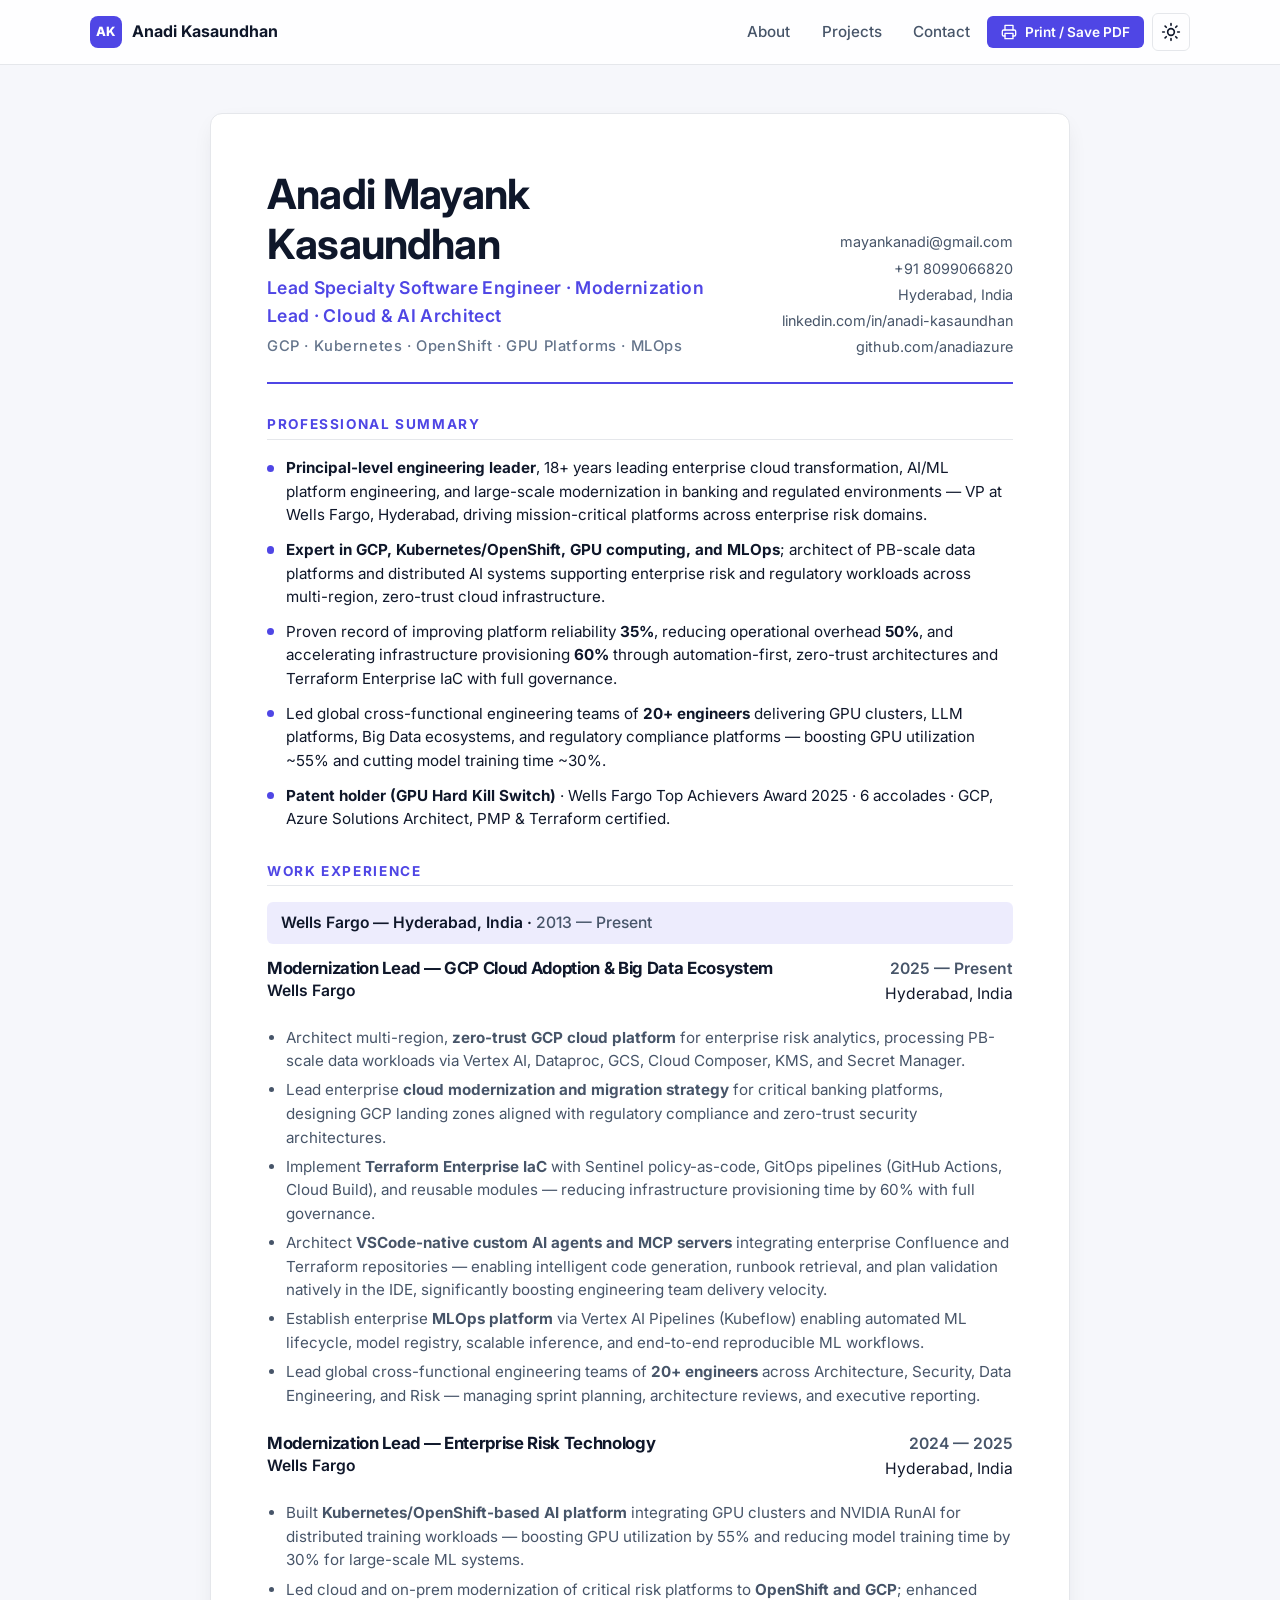
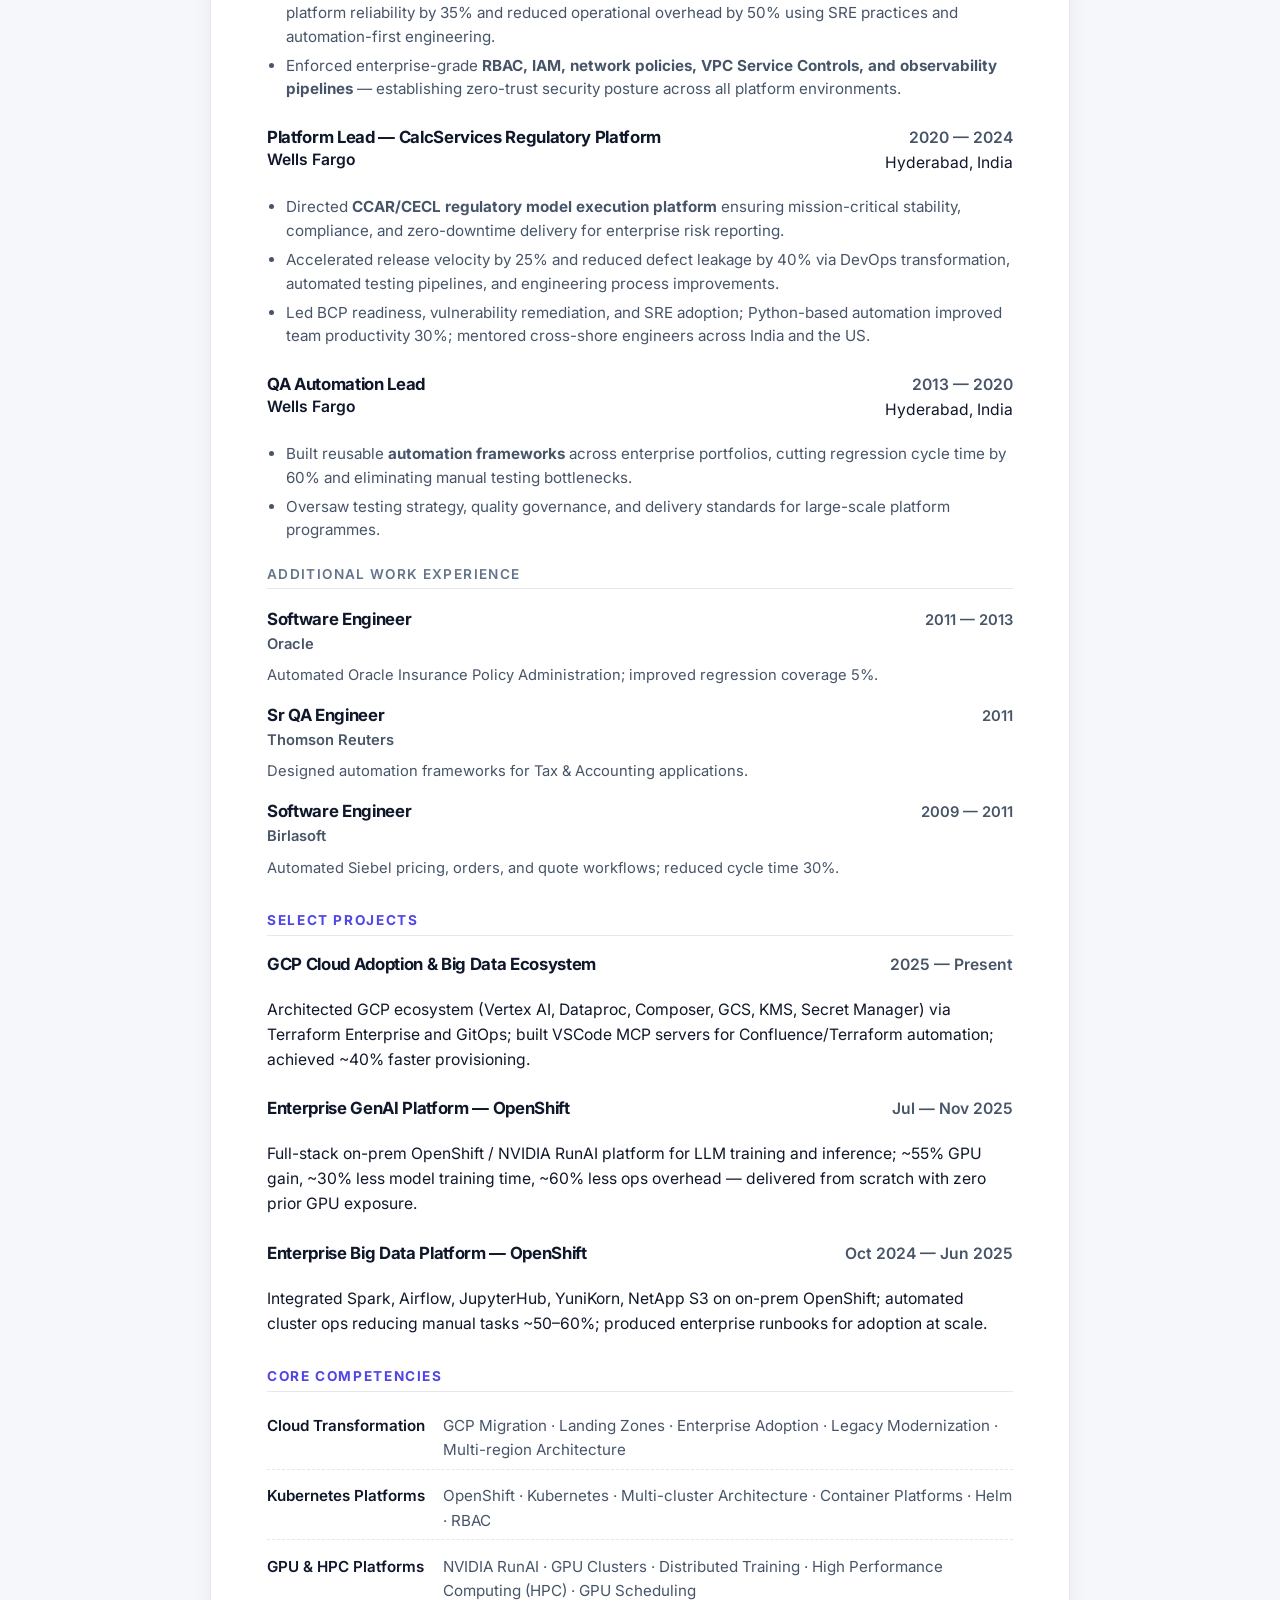
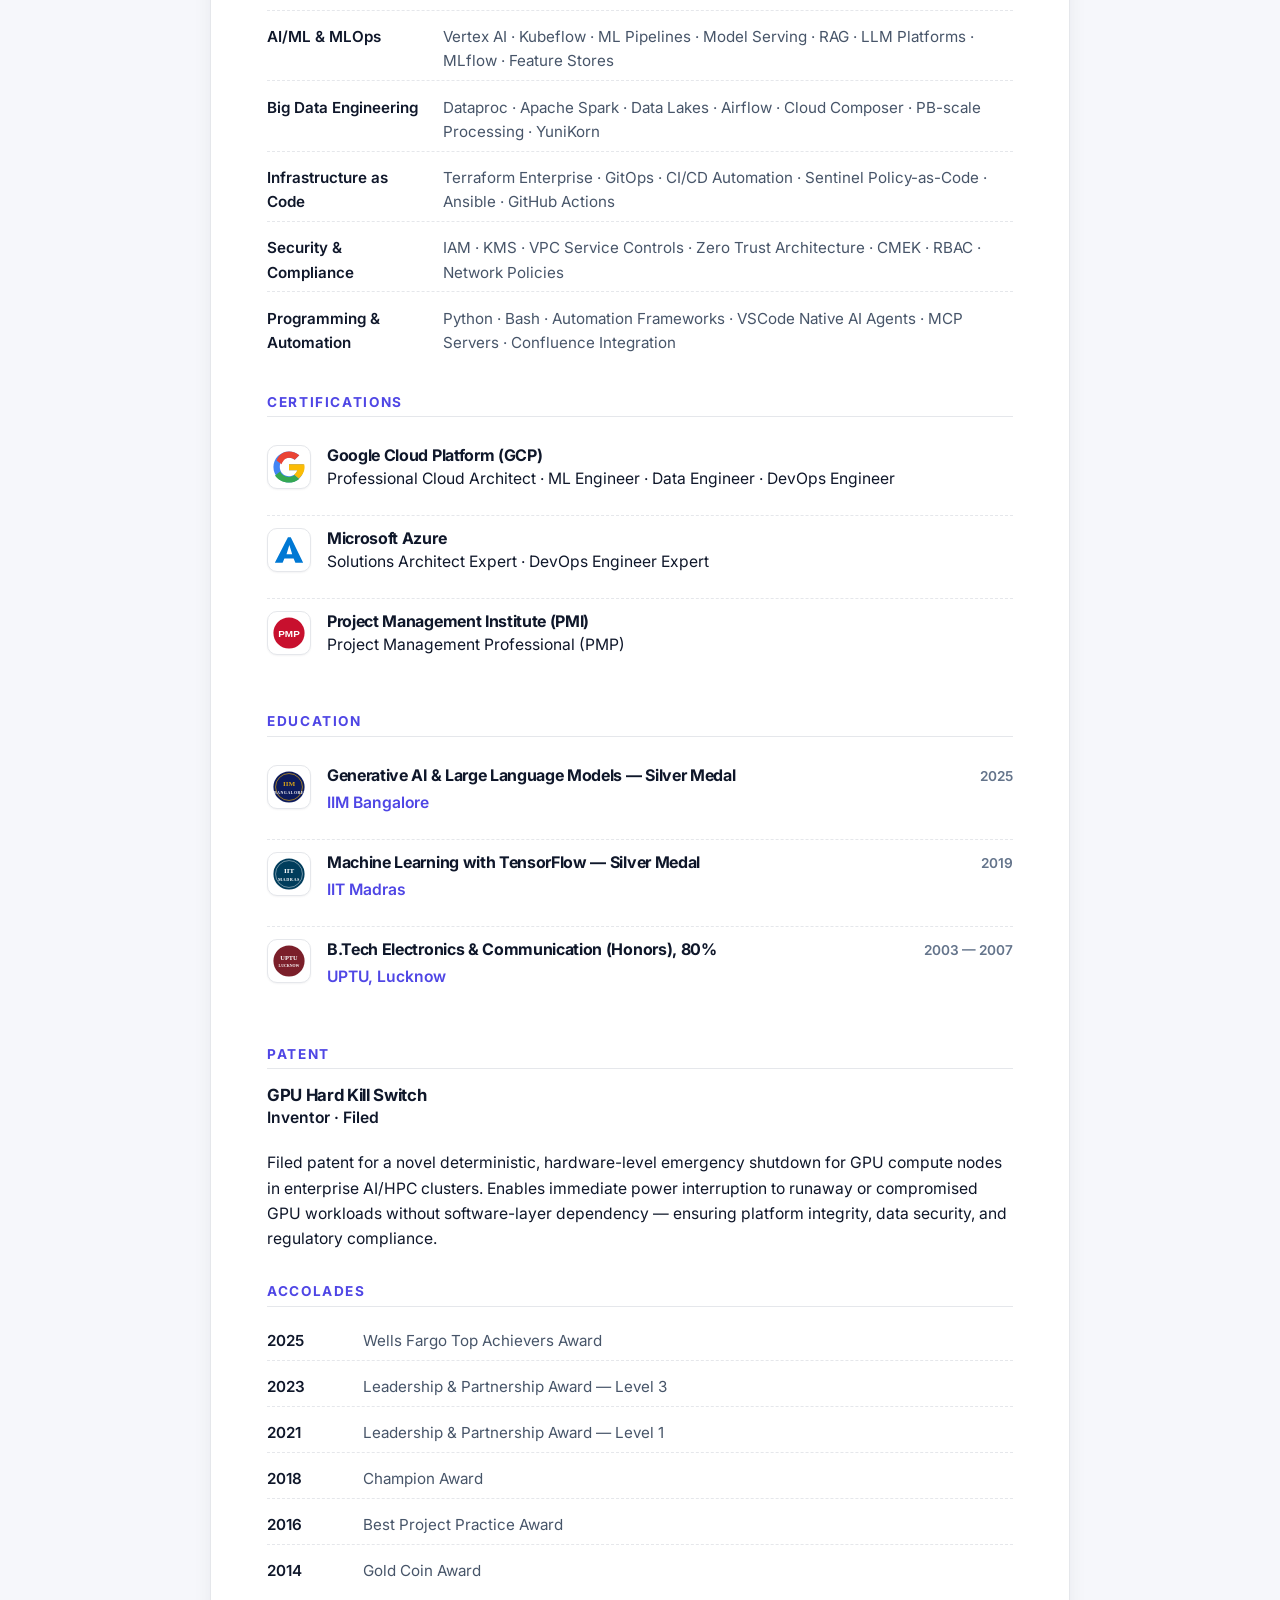
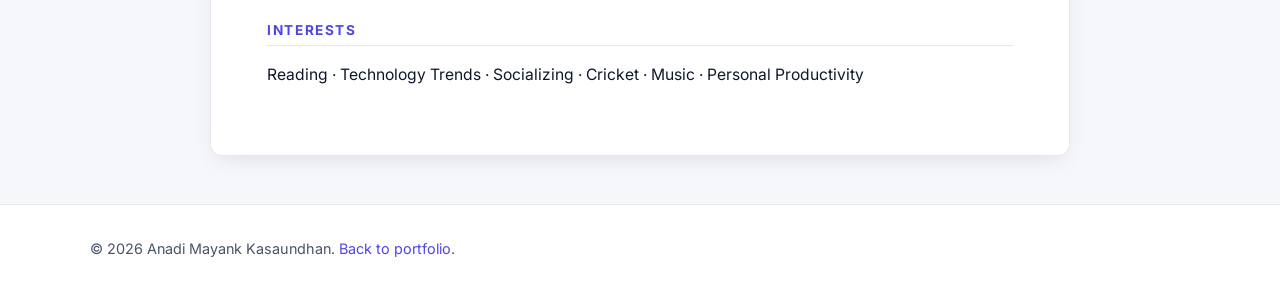
==== commit 9cc16ffb: "feat: add brand logos to certifications & education sections - index.html: Recognition section now s" ====
--- a/resume.html
+++ b/resume.html
@@ -322,60 +322,90 @@
       <!-- Certifications -->
       <section class="resume-section">
         <h2>Certifications</h2>
-        <dl class="skills-dl">
-          <div>
-            <dt>GCP</dt>
-            <dd>Professional Cloud Architect &middot; ML Engineer &middot; Data Engineer &middot; DevOps Engineer</dd>
-          </div>
-          <div>
-            <dt>Azure</dt>
-            <dd>Solutions Architect Expert &middot; DevOps Engineer Expert</dd>
-          </div>
-          <div>
-            <dt>Other</dt>
-            <dd>PMI Project Management Professional (PMP) &middot; HashiCorp Terraform Certified</dd>
-          </div>
-        </dl>
+        <ul class="resume-cred-list">
+          <li class="cred-item">
+            <svg class="cert-logo" viewBox="0 0 48 48" aria-hidden="true">
+              <path fill="#4285F4" d="M44.5 20H24v8.5h11.8C34.7 33.9 30 37 24 37c-7.2 0-13-5.8-13-13s5.8-13 13-13c3.1 0 5.9 1.1 8.1 2.9l6.4-6.4C34.6 4.1 29.6 2 24 2C11.8 2 2 11.8 2 24s9.8 22 22 22c11 0 21-8 21-22 0-1.3-.2-2.7-.5-4z"/>
+              <path fill="#EA4335" d="M6.3 14.7l7.2 5.3C15.5 15 19.4 11 24 11c3.1 0 5.9 1.1 8.1 2.9l6.4-6.4C34.6 4.1 29.6 2 24 2 16.3 2 9.7 6.3 6.3 14.7z"/>
+              <path fill="#34A853" d="M24 46c5.5 0 10.5-1.9 14.4-5.2l-6.6-5.6C29.5 37.1 26.9 38 24 38c-6 0-10.7-3.1-12.5-7.5l-7.2 5.5C7.7 41.7 15.2 46 24 46z"/>
+              <path fill="#FBBC05" d="M44.5 20H24v8.5h11.8c-1 2.6-2.7 4.7-4.7 6.2l6.6 5.6C42.5 36.5 46 30.7 46 24c0-1.3-.2-2.7-.5-4z"/>
+            </svg>
+            <div class="cred-body">
+              <h3 class="cred-title">Google Cloud Platform (GCP)</h3>
+              <p class="cred-detail">Professional Cloud Architect &middot; ML Engineer &middot; Data Engineer &middot; DevOps Engineer</p>
+            </div>
+          </li>
+          <li class="cred-item">
+            <svg class="cert-logo" viewBox="0 0 48 48" aria-hidden="true">
+              <path fill="#0078D4" d="M22.5 6L4 42h11l2.5-6h13l2.5 6h11L26.5 6h-4zm2 11l4 13h-8l4-13z"/>
+            </svg>
+            <div class="cred-body">
+              <h3 class="cred-title">Microsoft Azure</h3>
+              <p class="cred-detail">Solutions Architect Expert &middot; DevOps Engineer Expert</p>
+            </div>
+          </li>
+          <li class="cred-item">
+            <svg class="cert-logo" viewBox="0 0 48 48" aria-hidden="true">
+              <circle cx="24" cy="24" r="22" fill="#C8102E"/>
+              <text x="24" y="29" text-anchor="middle" fill="#FFFFFF" font-family="Arial, sans-serif" font-size="14" font-weight="800">PMP</text>
+            </svg>
+            <div class="cred-body">
+              <h3 class="cred-title">Project Management Institute (PMI)</h3>
+              <p class="cred-detail">Project Management Professional (PMP)</p>
+            </div>
+          </li>
+        </ul>
       </section>
 
       <!-- Education -->
       <section class="resume-section">
         <h2>Education</h2>
-        <article class="resume-entry compact">
-          <header class="entry-head">
-            <div>
-              <h3>Generative AI &amp; Large Language Models &mdash; Silver Medal</h3>
-              <p class="entry-org">IIM Bangalore</p>
-            </div>
-            <p class="entry-meta">
-              <span class="entry-dates">2025</span>
-            </p>
-          </header>
-        </article>
-
-        <article class="resume-entry compact">
-          <header class="entry-head">
-            <div>
-              <h3>Machine Learning with TensorFlow &mdash; Silver Medal</h3>
-              <p class="entry-org">IIT Madras</p>
-            </div>
-            <p class="entry-meta">
-              <span class="entry-dates">2019</span>
-            </p>
-          </header>
-        </article>
-
-        <article class="resume-entry compact">
-          <header class="entry-head">
-            <div>
-              <h3>B.Tech Electronics &amp; Communication (Honors), 80%</h3>
-              <p class="entry-org">UPTU, Lucknow</p>
-            </div>
-            <p class="entry-meta">
-              <span class="entry-dates">2003 &mdash; 2007</span>
-            </p>
-          </header>
-        </article>
+        <ul class="resume-cred-list">
+          <li class="cred-item">
+            <svg class="cert-logo" viewBox="0 0 48 48" aria-hidden="true">
+              <circle cx="24" cy="24" r="22" fill="#0D1B5C"/>
+              <circle cx="24" cy="24" r="19" fill="none" stroke="#D4A017" stroke-width="1"/>
+              <text x="24" y="22" text-anchor="middle" fill="#D4A017" font-family="Georgia, serif" font-size="10" font-weight="700">IIM</text>
+              <text x="24" y="34" text-anchor="middle" fill="#FFFFFF" font-family="Georgia, serif" font-size="5.5" font-weight="600" letter-spacing="0.8">BANGALORE</text>
+            </svg>
+            <div class="cred-body">
+              <header class="cred-head">
+                <h3 class="cred-title">Generative AI &amp; Large Language Models &mdash; Silver Medal</h3>
+                <span class="cred-meta-text">2025</span>
+              </header>
+              <p class="cred-detail org">IIM Bangalore</p>
+            </div>
+          </li>
+          <li class="cred-item">
+            <svg class="cert-logo" viewBox="0 0 48 48" aria-hidden="true">
+              <circle cx="24" cy="24" r="22" fill="#003D5C"/>
+              <circle cx="24" cy="24" r="19" fill="none" stroke="#FFFFFF" stroke-width="0.6"/>
+              <text x="24" y="22" text-anchor="middle" fill="#FFFFFF" font-family="Georgia, serif" font-size="10" font-weight="700">IIT</text>
+              <text x="24" y="34" text-anchor="middle" fill="#FFFFFF" font-family="Georgia, serif" font-size="6" font-weight="600" letter-spacing="0.8">MADRAS</text>
+            </svg>
+            <div class="cred-body">
+              <header class="cred-head">
+                <h3 class="cred-title">Machine Learning with TensorFlow &mdash; Silver Medal</h3>
+                <span class="cred-meta-text">2019</span>
+              </header>
+              <p class="cred-detail org">IIT Madras</p>
+            </div>
+          </li>
+          <li class="cred-item">
+            <svg class="cert-logo" viewBox="0 0 48 48" aria-hidden="true">
+              <circle cx="24" cy="24" r="22" fill="#7B1F2A"/>
+              <text x="24" y="22" text-anchor="middle" fill="#FFFFFF" font-family="Georgia, serif" font-size="9" font-weight="700">UPTU</text>
+              <text x="24" y="33" text-anchor="middle" fill="#FFFFFF" font-family="Georgia, serif" font-size="5.5" font-weight="600">LUCKNOW</text>
+            </svg>
+            <div class="cred-body">
+              <header class="cred-head">
+                <h3 class="cred-title">B.Tech Electronics &amp; Communication (Honors), 80%</h3>
+                <span class="cred-meta-text">2003 &mdash; 2007</span>
+              </header>
+              <p class="cred-detail org">UPTU, Lucknow</p>
+            </div>
+          </li>
+        </ul>
       </section>
 
       <!-- Patent -->
--- a/css/style.css
+++ b/css/style.css
@@ -975,16 +975,25 @@
 }
 
 .cert-list li {
-  padding: 0.7rem 0;
+  padding: 0.8rem 0;
   border-bottom: 1px dashed var(--border);
+  display: flex;
+  flex-direction: row;
+  align-items: flex-start;
+  gap: 0.85rem;
+  font-size: 0.92rem;
+}
+
+.cert-list li:last-child {
+  border-bottom: none;
+}
+
+.cert-list .cert-item-text {
+  flex: 1;
+  min-width: 0;
   display: flex;
   flex-direction: column;
   gap: 0.15rem;
-  font-size: 0.92rem;
-}
-
-.cert-list li:last-child {
-  border-bottom: none;
 }
 
 .cert-list strong {
@@ -996,3 +1005,30 @@
 .cert-list span {
   color: var(--fg-muted);
 }
+
+
+/* =========================================================
+   Brand logo badge (used in cert/edu lists across pages)
+   ========================================================= */
+.cert-logo {
+  flex-shrink: 0;
+  width: 44px;
+  height: 44px;
+  border-radius: 10px;
+  background: #ffffff;
+  padding: 4px;
+  border: 1px solid var(--border);
+  box-shadow: var(--shadow-sm);
+}
+
+:root[data-theme='dark'] .cert-logo {
+  background: #ffffff;
+  border-color: var(--border-strong);
+}
+
+@media (prefers-color-scheme: dark) {
+  :root:not([data-theme='light']) .cert-logo {
+    background: #ffffff;
+    border-color: var(--border-strong);
+  }
+}
--- a/css/resume.css
+++ b/css/resume.css
@@ -485,3 +485,103 @@
     margin-bottom: 0.18rem;
   }
 }
+
+
+/* =========================================================
+   Resume credentials list (Certifications + Education)
+   ========================================================= */
+.resume-cred-list {
+  list-style: none;
+  padding: 0;
+  margin: 0;
+  display: flex;
+  flex-direction: column;
+}
+
+.cred-item {
+  display: flex;
+  gap: 1rem;
+  align-items: flex-start;
+  padding: 0.75rem 0;
+  border-bottom: 1px dashed var(--border);
+}
+
+.cred-item:last-child {
+  border-bottom: none;
+}
+
+.cred-body {
+  flex: 1;
+  min-width: 0;
+}
+
+.cred-head {
+  display: flex;
+  justify-content: space-between;
+  align-items: baseline;
+  gap: 0.5rem;
+  flex-wrap: wrap;
+  margin-bottom: 0.15rem;
+}
+
+.cred-title {
+  font-size: 1rem;
+  font-weight: 700;
+  margin: 0;
+  color: var(--fg);
+  line-height: 1.3;
+}
+
+.cred-meta-text {
+  font-size: 0.85rem;
+  color: var(--fg-subtle);
+  font-weight: 600;
+  white-space: nowrap;
+}
+
+.cred-detail {
+  margin: 0.15rem 0 0;
+  font-size: 0.92rem;
+  color: var(--fg-muted);
+}
+
+.cred-detail.org {
+  color: var(--accent);
+  font-weight: 600;
+}
+
+/* Print: keep logos visible but smaller */
+@media print {
+  .cert-logo {
+    width: 34px;
+    height: 34px;
+    background: #ffffff !important;
+    border: 1px solid #ccc;
+    box-shadow: none;
+    -webkit-print-color-adjust: exact;
+    print-color-adjust: exact;
+  }
+
+  .cred-item {
+    page-break-inside: avoid;
+    padding: 0.4rem 0;
+  }
+
+  .cred-title {
+    font-size: 11pt;
+  }
+
+  .cred-detail {
+    font-size: 10pt;
+    color: #000;
+  }
+
+  .cred-detail.org {
+    color: #333;
+  }
+
+  .cred-meta-text {
+    font-size: 9.5pt;
+    color: #555;
+  }
+}
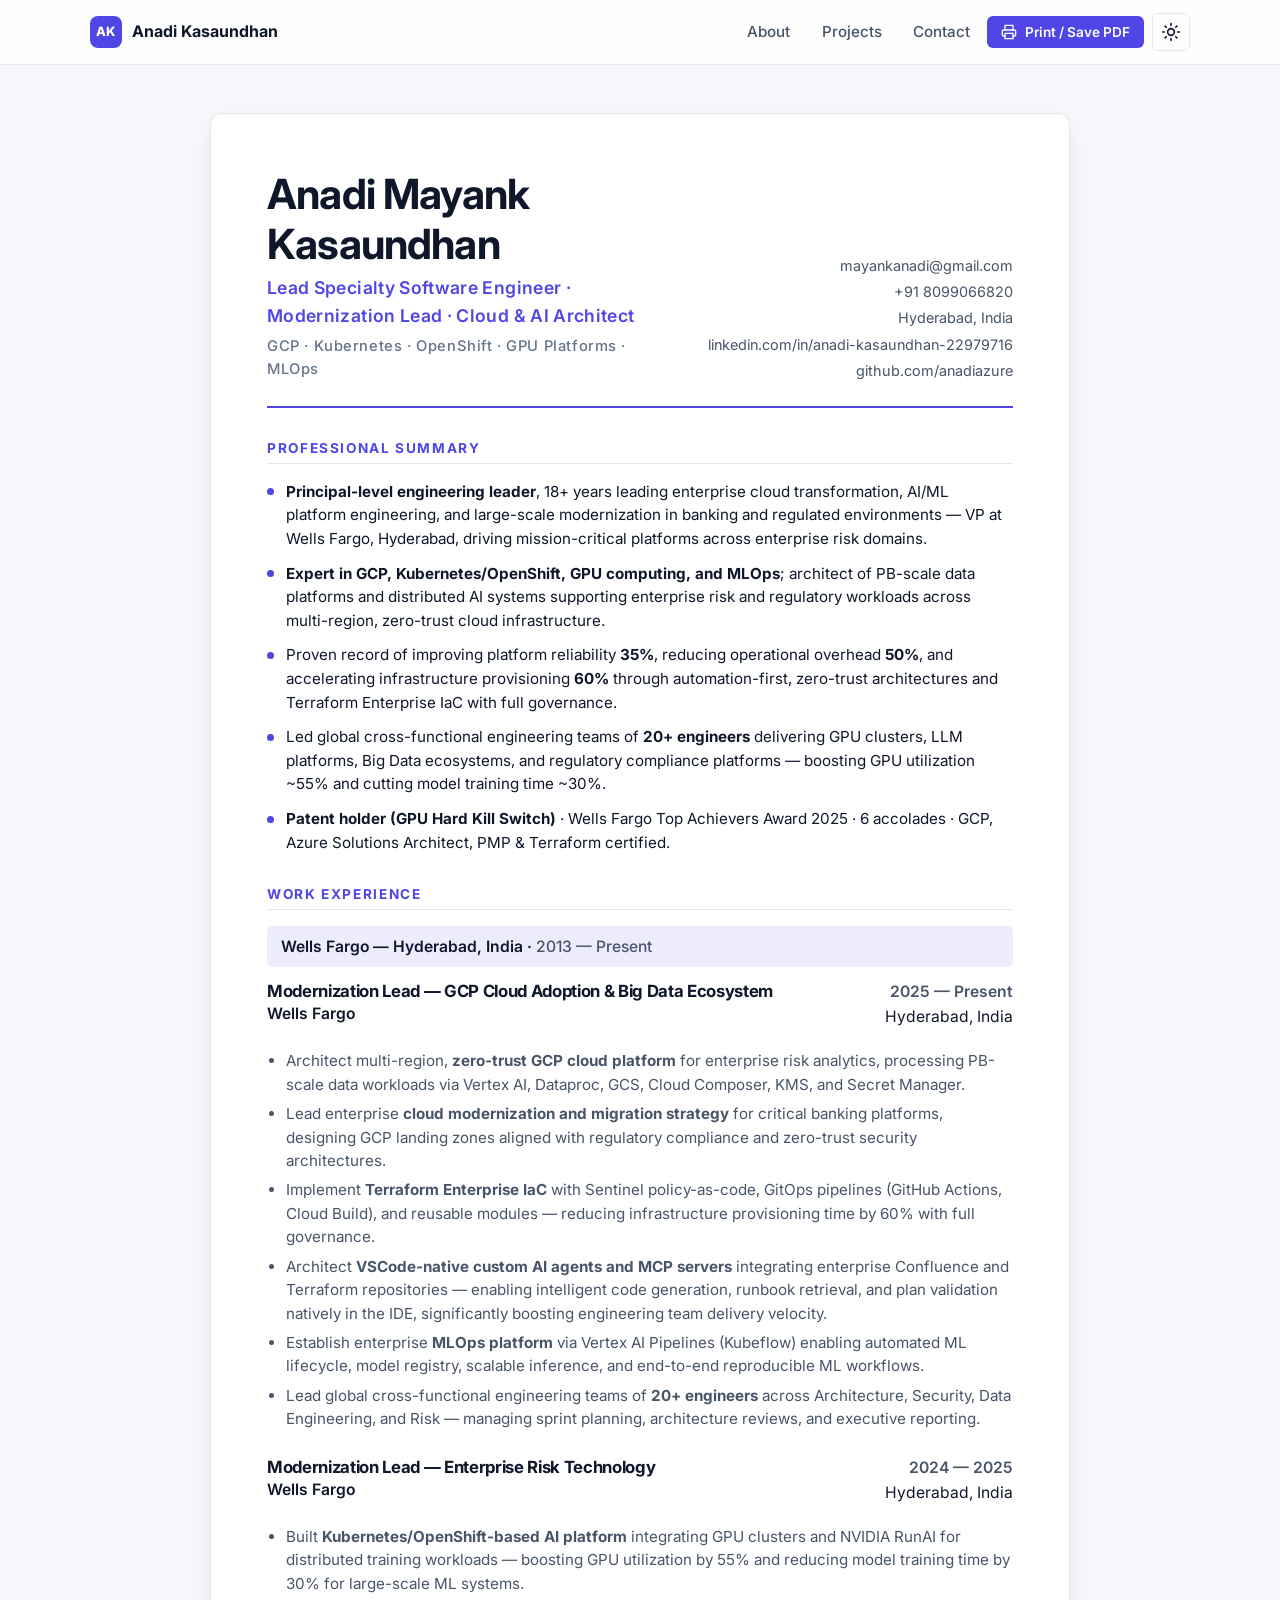
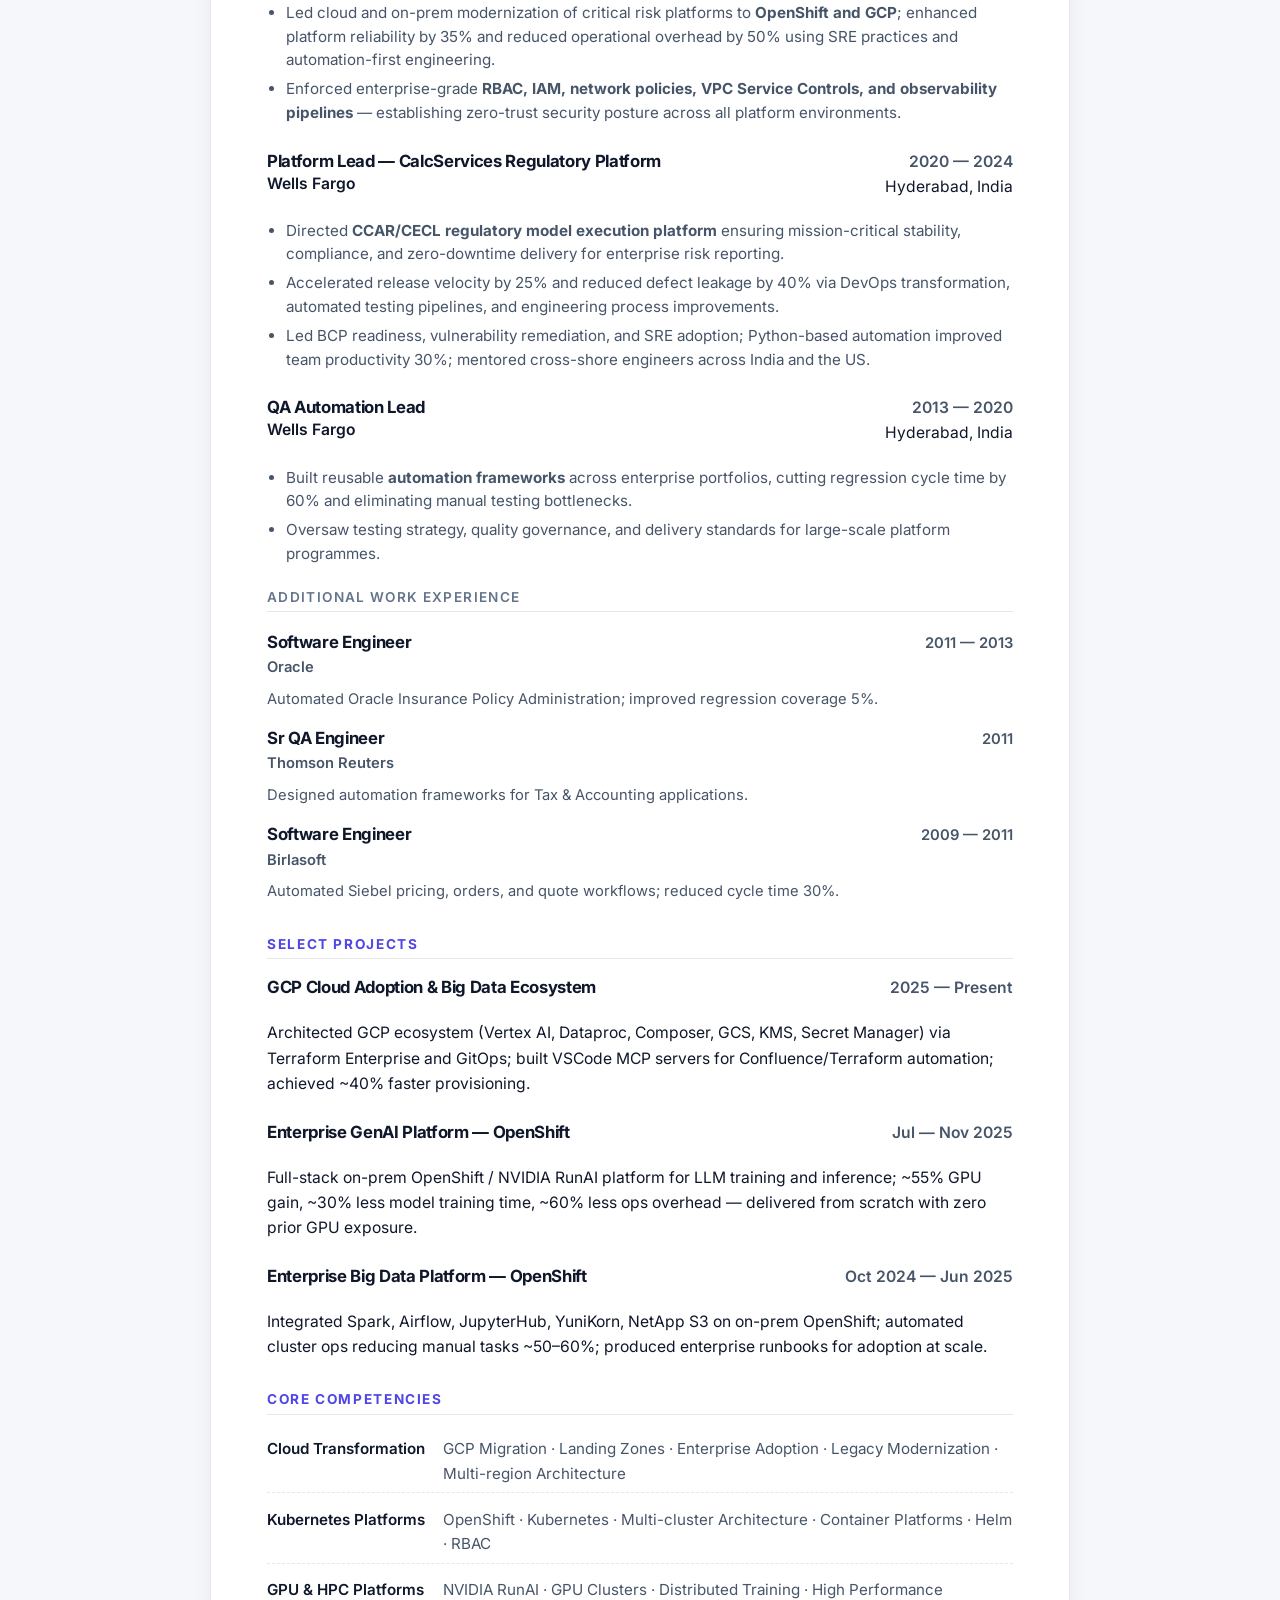
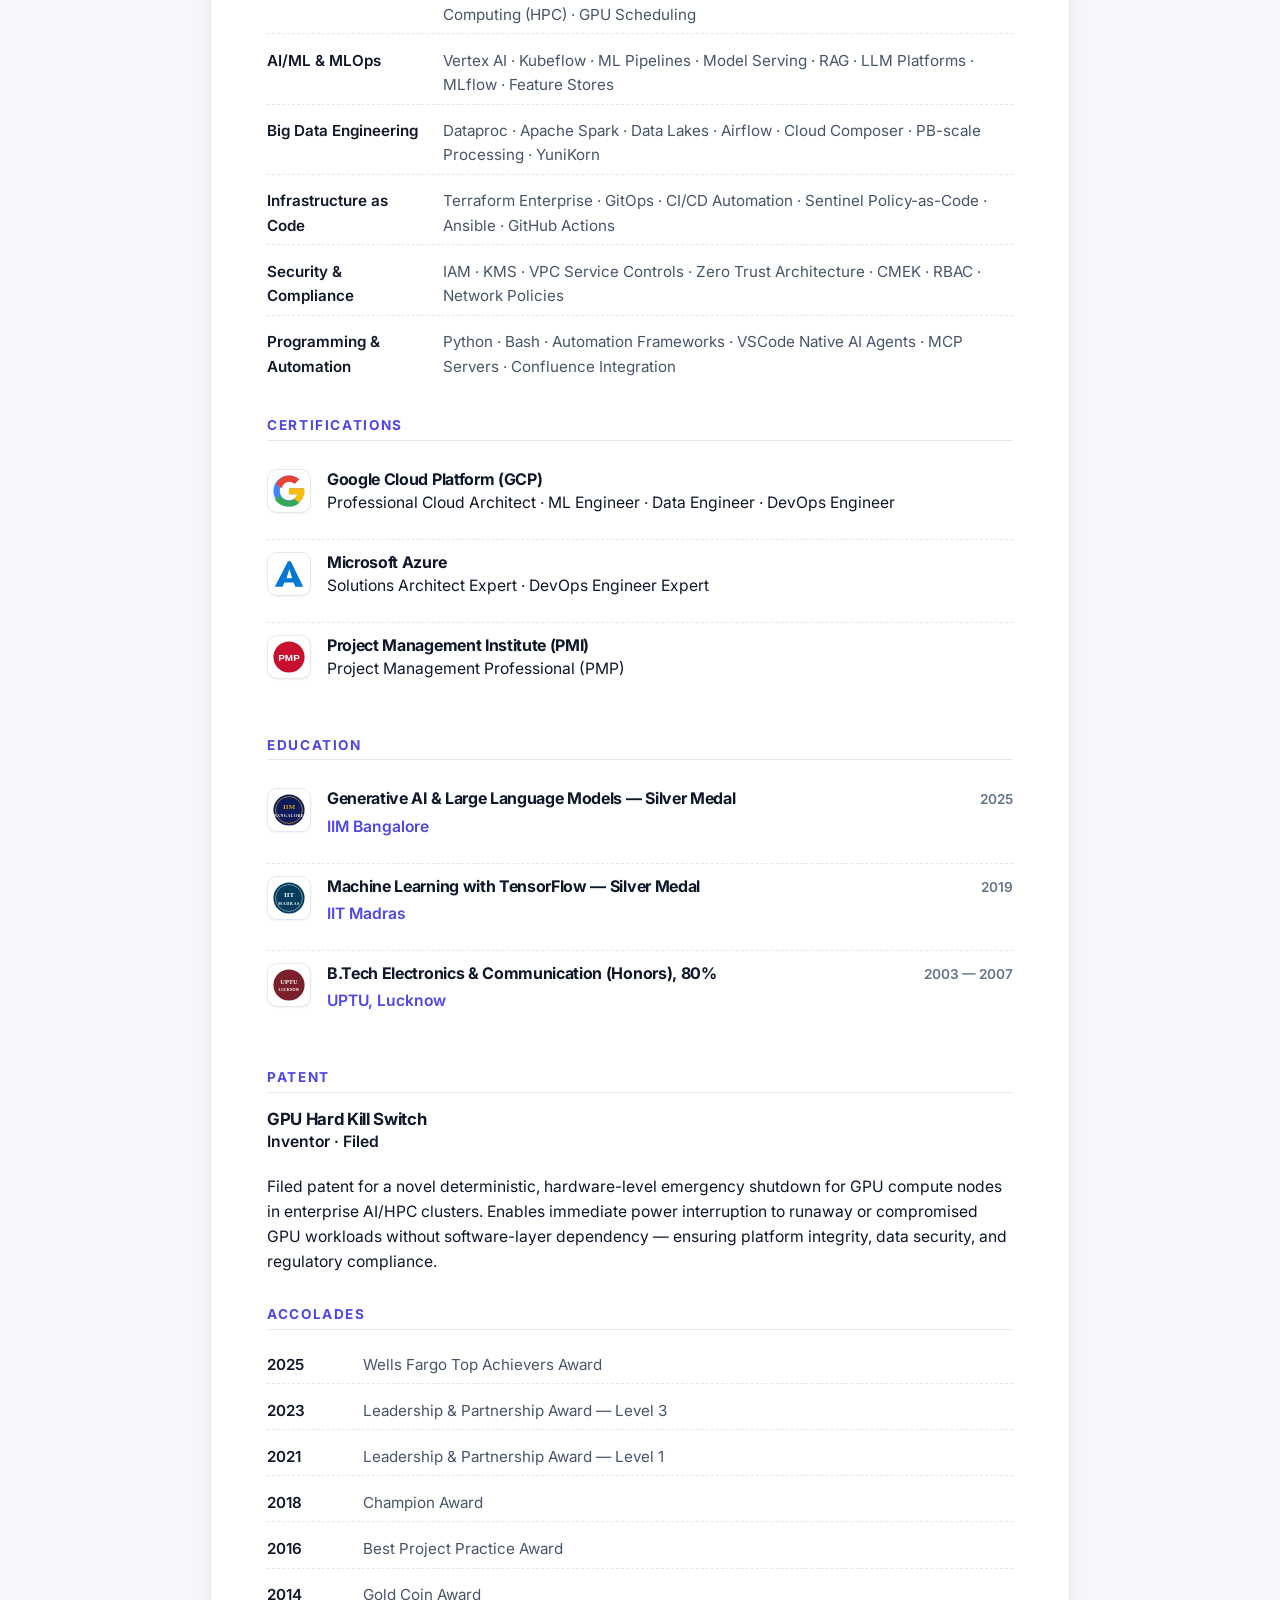
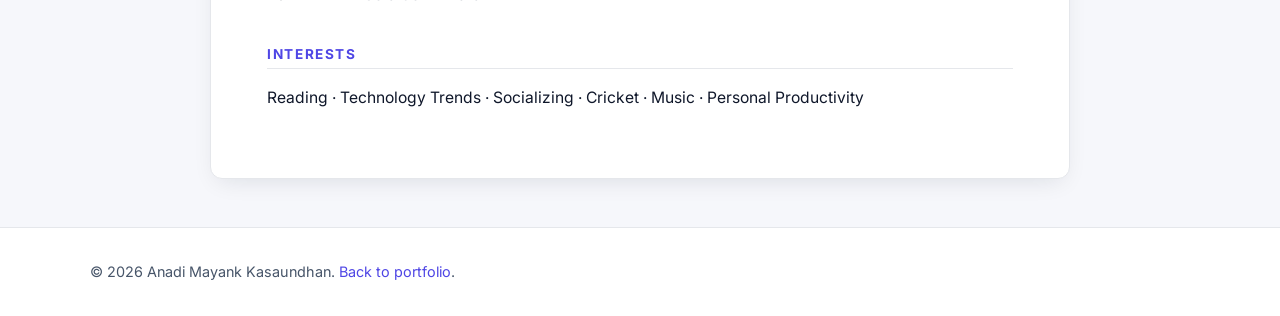
==== commit 3ce45883: "fix: update LinkedIn URL and remove stale template text - LinkedIn URL updated to https://www.linked" ====
--- a/resume.html
+++ b/resume.html
@@ -66,7 +66,7 @@
           <li><a href="mailto:mayankanadi@gmail.com">mayankanadi@gmail.com</a></li>
           <li><a href="tel:+918099066820">+91 8099066820</a></li>
           <li>Hyderabad, India</li>
-          <li><a href="https://www.linkedin.com/in/anadi-kasaundhan">linkedin.com/in/anadi-kasaundhan</a></li>
+          <li><a href="https://www.linkedin.com/in/anadi-kasaundhan-22979716/">linkedin.com/in/anadi-kasaundhan-22979716</a></li>
           <li><a href="https://github.com/anadiazure">github.com/anadiazure</a></li>
         </ul>
       </header>
--- a/css/style.css
+++ b/css/style.css
@@ -527,10 +527,10 @@
   background: var(--bg-elev);
   border: 1px solid var(--border);
   border-radius: var(--radius-md);
-  padding: 1rem 1.25rem 1.25rem;
+  padding: 1.25rem 1.4rem 1.4rem;
   box-shadow: var(--shadow-lg);
-  font-family: var(--font-mono);
-  font-size: 0.85rem;
+  font-family: var(--font-sans);
+  font-size: 0.9rem;
   width: min(90%, 360px);
   top: 50%;
   transform: translateY(-50%);
@@ -1032,3 +1032,69 @@
     border-color: var(--border-strong);
   }
 }
+
+
+
+/* =========================================================
+   Hero card content (replaces former code snippet)
+   ========================================================= */
+.hero-card-eyebrow {
+  font-size: 0.7rem;
+  font-weight: 700;
+  text-transform: uppercase;
+  letter-spacing: 0.12em;
+  color: var(--accent);
+  margin: 0 0 0.65rem;
+}
+
+.hero-card-name {
+  font-size: 1.05rem;
+  font-weight: 700;
+  color: var(--fg);
+  margin: 0 0 0.2rem;
+  letter-spacing: -0.01em;
+}
+
+.hero-card-role {
+  font-size: 0.88rem;
+  font-weight: 500;
+  color: var(--fg-muted);
+  margin: 0 0 0.2rem;
+}
+
+.hero-card-loc {
+  font-size: 0.8rem;
+  color: var(--fg-subtle);
+  margin: 0;
+}
+
+.hero-card-rule {
+  border: 0;
+  border-top: 1px solid var(--border);
+  margin: 0.9rem 0;
+}
+
+.hero-card-label {
+  font-size: 0.7rem;
+  font-weight: 700;
+  text-transform: uppercase;
+  letter-spacing: 0.12em;
+  color: var(--fg-subtle);
+  margin: 0 0 0.5rem;
+}
+
+.hero-card-stack {
+  display: flex;
+  flex-wrap: wrap;
+  gap: 0.35rem;
+}
+
+.hero-card-stack li {
+  font-size: 0.72rem;
+  padding: 0.2rem 0.6rem;
+  border-radius: 999px;
+  background: var(--bg-alt);
+  border: 1px solid var(--border);
+  color: var(--fg-muted);
+  font-weight: 500;
+}
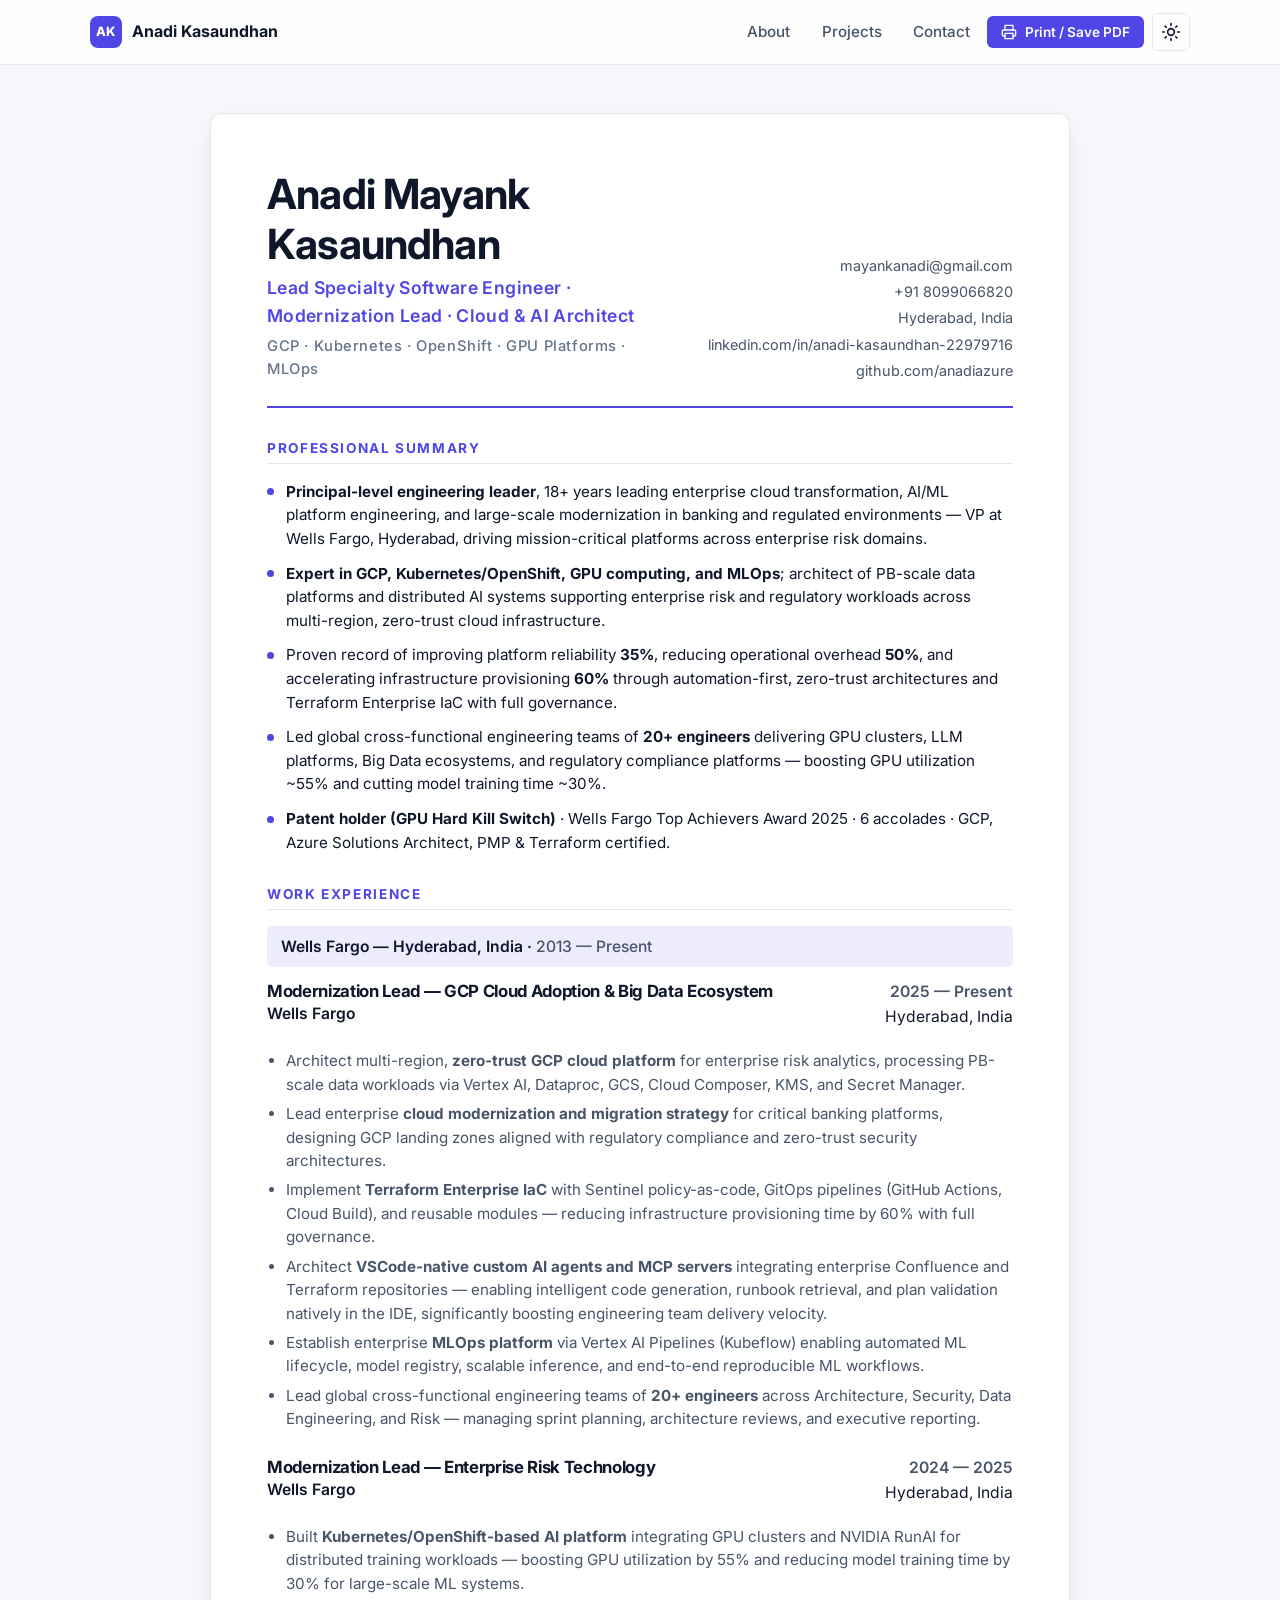
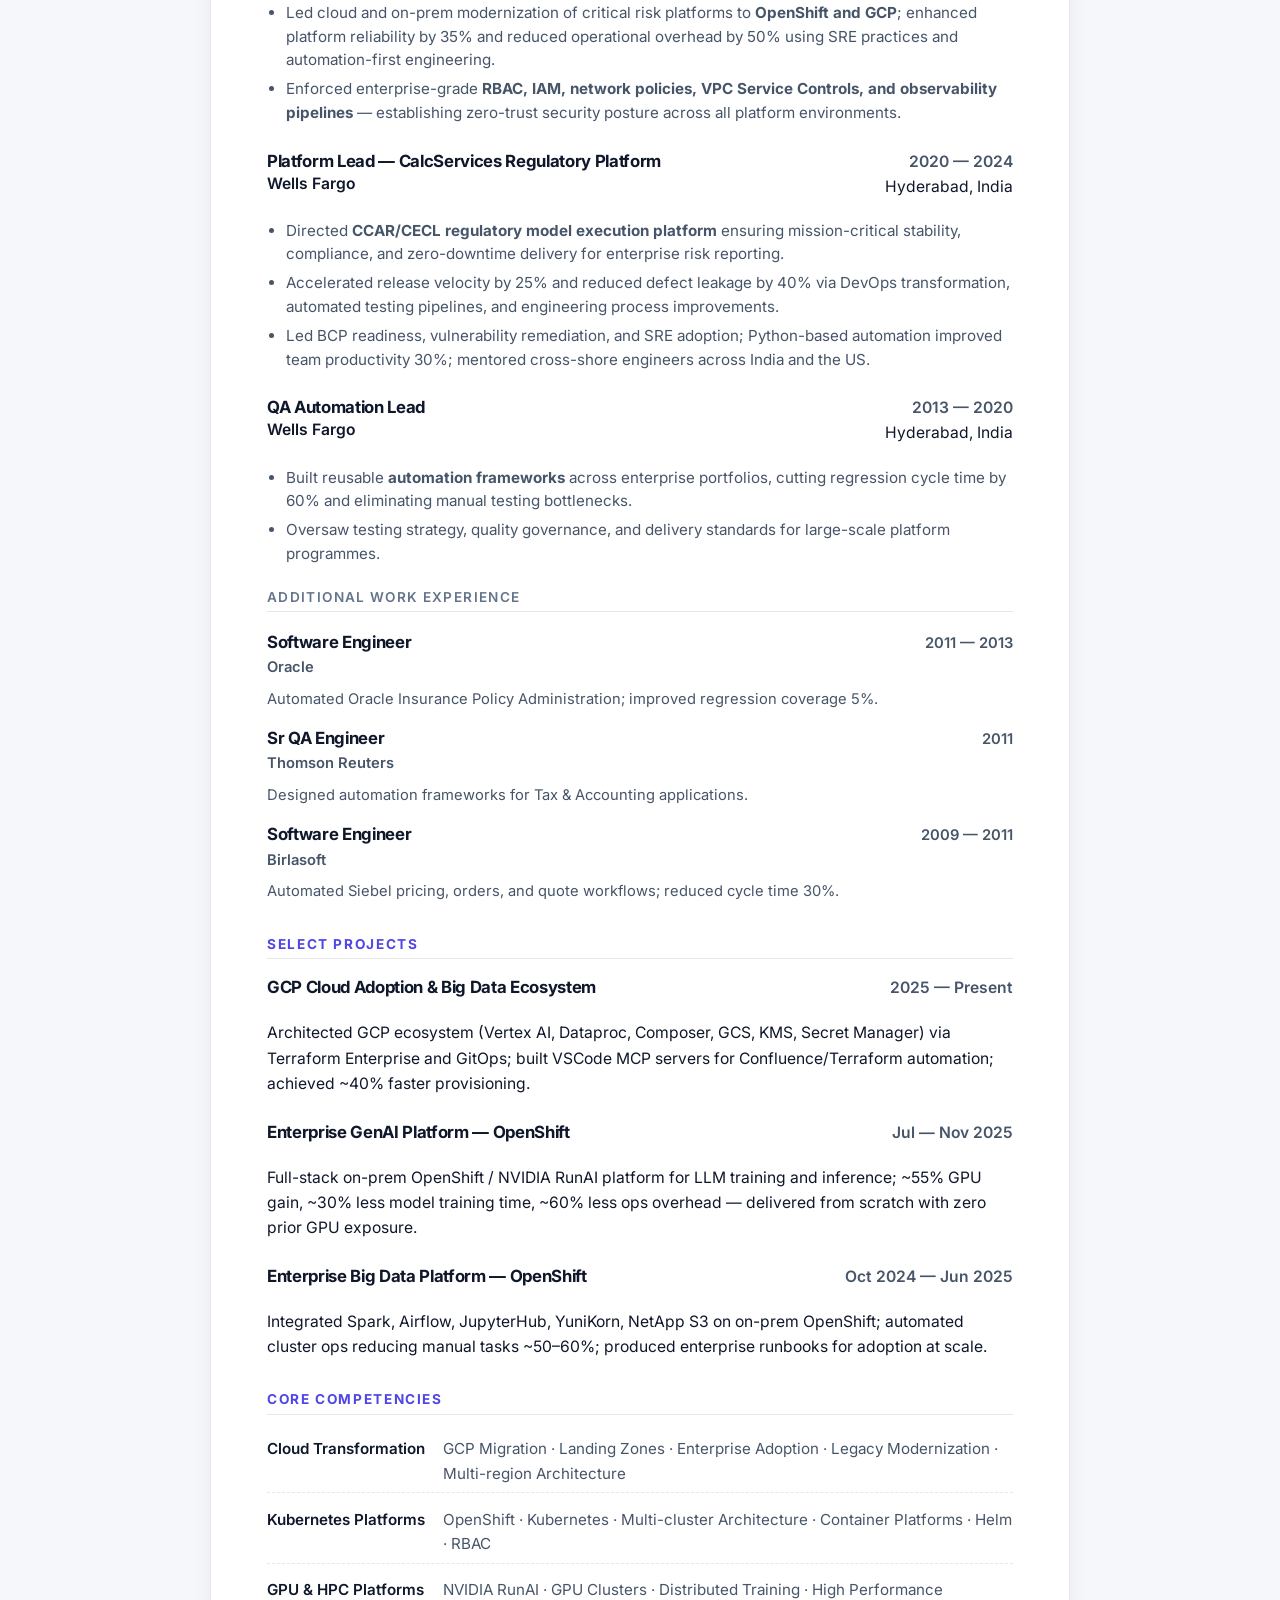
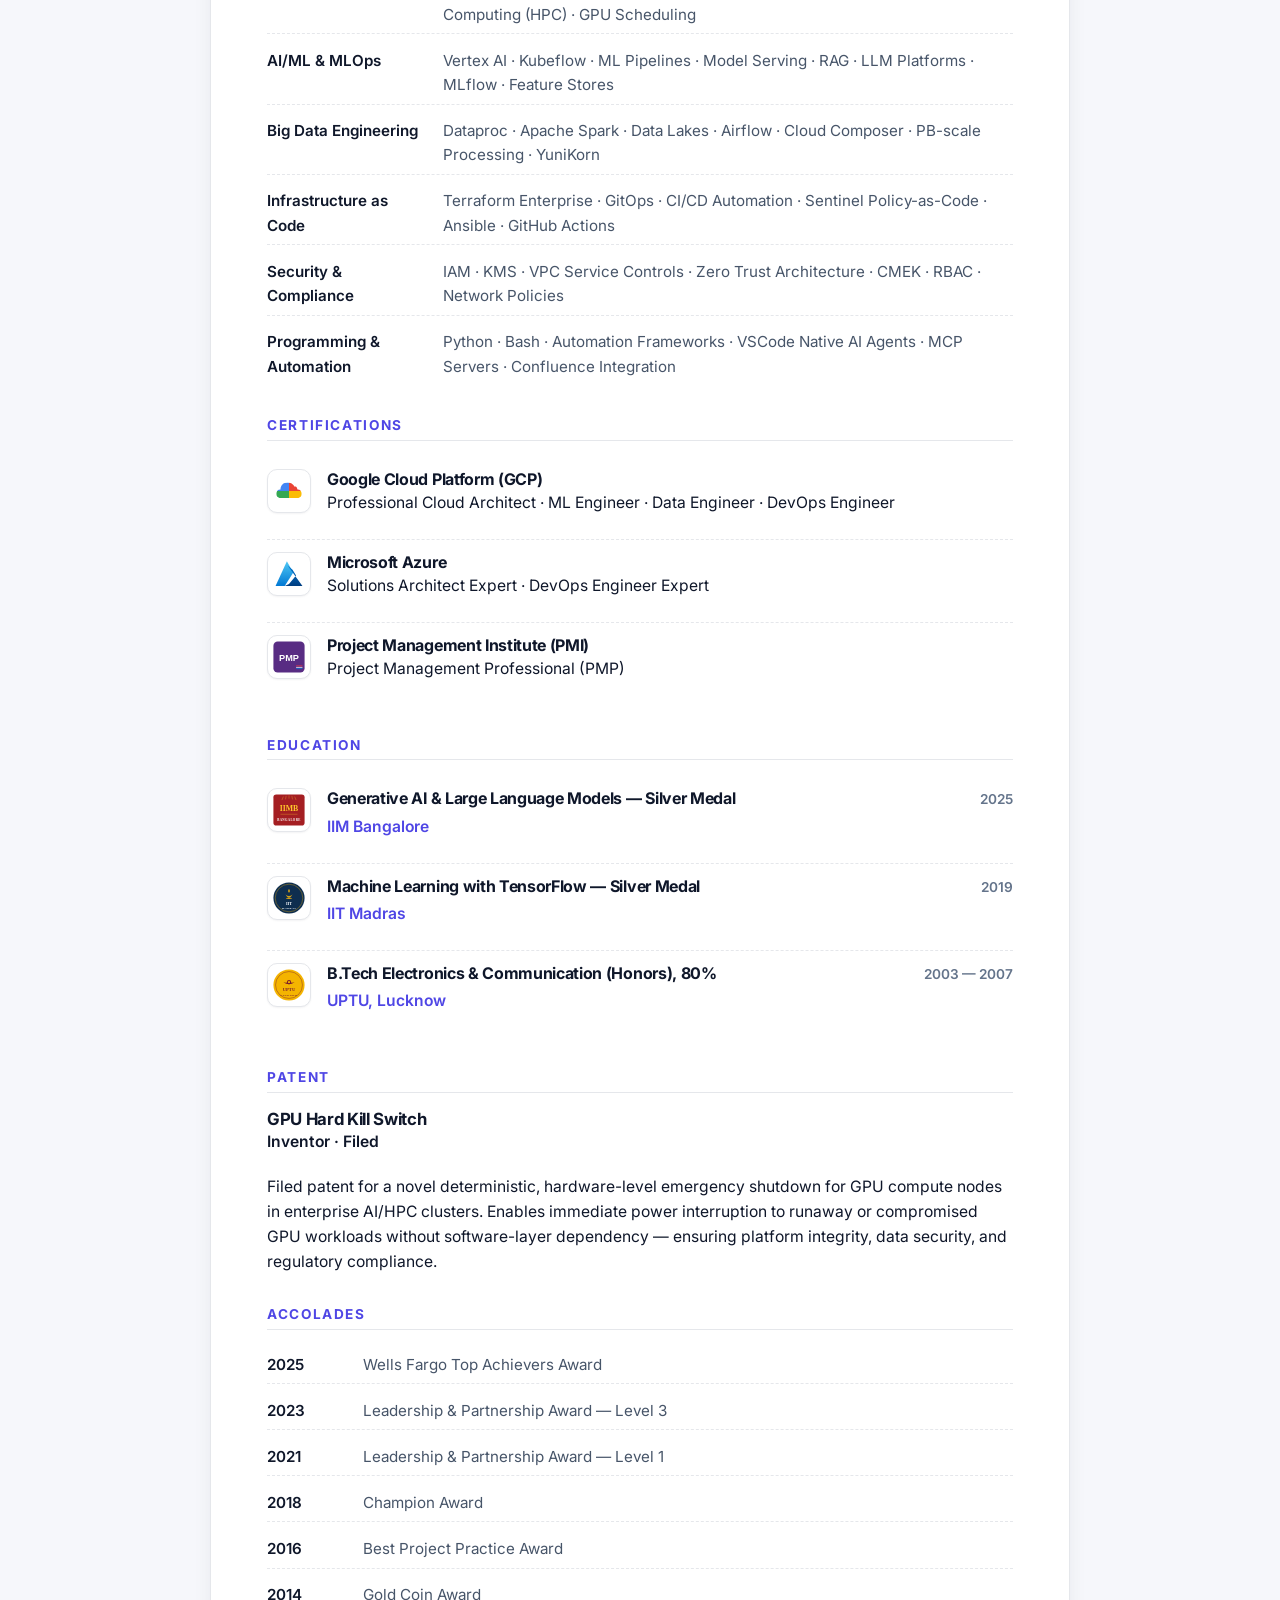
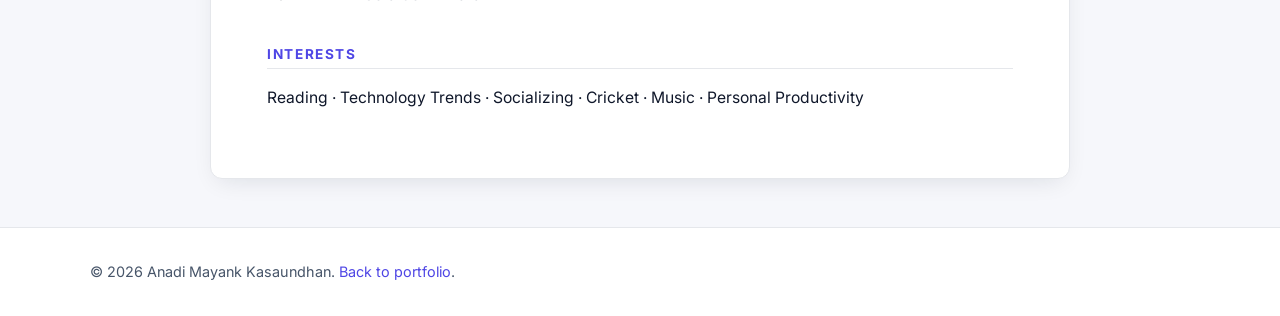
==== commit 46d135ce: "feat: improve all 6 brand logos with more accurate SVG designs - Google Cloud: switched from Google " ====
--- a/resume.html
+++ b/resume.html
@@ -325,10 +325,15 @@
         <ul class="resume-cred-list">
           <li class="cred-item">
             <svg class="cert-logo" viewBox="0 0 48 48" aria-hidden="true">
-              <path fill="#4285F4" d="M44.5 20H24v8.5h11.8C34.7 33.9 30 37 24 37c-7.2 0-13-5.8-13-13s5.8-13 13-13c3.1 0 5.9 1.1 8.1 2.9l6.4-6.4C34.6 4.1 29.6 2 24 2C11.8 2 2 11.8 2 24s9.8 22 22 22c11 0 21-8 21-22 0-1.3-.2-2.7-.5-4z"/>
-              <path fill="#EA4335" d="M6.3 14.7l7.2 5.3C15.5 15 19.4 11 24 11c3.1 0 5.9 1.1 8.1 2.9l6.4-6.4C34.6 4.1 29.6 2 24 2 16.3 2 9.7 6.3 6.3 14.7z"/>
-              <path fill="#34A853" d="M24 46c5.5 0 10.5-1.9 14.4-5.2l-6.6-5.6C29.5 37.1 26.9 38 24 38c-6 0-10.7-3.1-12.5-7.5l-7.2 5.5C7.7 41.7 15.2 46 24 46z"/>
-              <path fill="#FBBC05" d="M44.5 20H24v8.5h11.8c-1 2.6-2.7 4.7-4.7 6.2l6.6 5.6C42.5 36.5 46 30.7 46 24c0-1.3-.2-2.7-.5-4z"/>
+              <defs>
+                <clipPath id="gccloud-res"><path d="M36 22C40 22 42 25 42 28C42 31 40 34 36 34H12C8 34 6 31 6 28C6 25 8 22 12 22C12 16 16 12 22 12C26 12 30 14 32 18C34 17 35 18 36 22Z"/></clipPath>
+              </defs>
+              <g clip-path="url(#gccloud-res)">
+                <rect width="24" height="24" fill="#4285F4"/>
+                <rect x="24" width="24" height="24" fill="#EA4335"/>
+                <rect y="24" width="24" height="24" fill="#34A853"/>
+                <rect x="24" y="24" width="24" height="24" fill="#FBBC05"/>
+              </g>
             </svg>
             <div class="cred-body">
               <h3 class="cred-title">Google Cloud Platform (GCP)</h3>
@@ -337,7 +342,12 @@
           </li>
           <li class="cred-item">
             <svg class="cert-logo" viewBox="0 0 48 48" aria-hidden="true">
-              <path fill="#0078D4" d="M22.5 6L4 42h11l2.5-6h13l2.5 6h11L26.5 6h-4zm2 11l4 13h-8l4-13z"/>
+              <defs>
+                <linearGradient id="azG1-res" x1="0" y1="0" x2="0" y2="1"><stop offset="0" stop-color="#50C8F4"/><stop offset="1" stop-color="#0078D4"/></linearGradient>
+                <linearGradient id="azG2-res" x1="0" y1="0" x2="0" y2="1"><stop offset="0" stop-color="#0078D4"/><stop offset="1" stop-color="#003D80"/></linearGradient>
+              </defs>
+              <path fill="url(#azG1-res)" d="M21 6L5 41H18L30 22Z"/>
+              <path fill="url(#azG2-res)" d="M22 12L43 41H18L24 38L34 26L29 18Z"/>
             </svg>
             <div class="cred-body">
               <h3 class="cred-title">Microsoft Azure</h3>
@@ -346,8 +356,11 @@
           </li>
           <li class="cred-item">
             <svg class="cert-logo" viewBox="0 0 48 48" aria-hidden="true">
-              <circle cx="24" cy="24" r="22" fill="#C8102E"/>
-              <text x="24" y="29" text-anchor="middle" fill="#FFFFFF" font-family="Arial, sans-serif" font-size="14" font-weight="800">PMP</text>
+              <rect x="2" y="2" width="44" height="44" rx="6" fill="#582C83"/>
+              <text x="24" y="29" text-anchor="middle" fill="#FFFFFF" font-family="Arial, sans-serif" font-size="13" font-weight="900">PMP</text>
+              <rect x="34" y="36" width="9" height="1" fill="#EF3340"/>
+              <rect x="34" y="38" width="9" height="1" fill="#FFFFFF"/>
+              <rect x="34" y="40" width="9" height="1" fill="#0078D4"/>
             </svg>
             <div class="cred-body">
               <h3 class="cred-title">Project Management Institute (PMI)</h3>
@@ -363,10 +376,13 @@
         <ul class="resume-cred-list">
           <li class="cred-item">
             <svg class="cert-logo" viewBox="0 0 48 48" aria-hidden="true">
-              <circle cx="24" cy="24" r="22" fill="#0D1B5C"/>
-              <circle cx="24" cy="24" r="19" fill="none" stroke="#D4A017" stroke-width="1"/>
-              <text x="24" y="22" text-anchor="middle" fill="#D4A017" font-family="Georgia, serif" font-size="10" font-weight="700">IIM</text>
-              <text x="24" y="34" text-anchor="middle" fill="#FFFFFF" font-family="Georgia, serif" font-size="5.5" font-weight="600" letter-spacing="0.8">BANGALORE</text>
+              <rect x="2" y="2" width="44" height="44" rx="4" fill="#A41E22"/>
+              <g stroke="#FFC72C" stroke-width="0.5" fill="none" opacity="0.85">
+                <path d="M14 10L16 5M19 9L20 4M24 8L24 3.5M29 9L28 4M34 10L32 5"/>
+              </g>
+              <text x="24" y="26" text-anchor="middle" fill="#FFC72C" font-family="Georgia, serif" font-size="11" font-weight="800">IIMB</text>
+              <line x1="12" y1="30" x2="36" y2="30" stroke="#FFC72C" stroke-width="0.6" opacity="0.7"/>
+              <text x="24" y="40" text-anchor="middle" fill="#FFFFFF" font-family="Georgia, serif" font-size="4.5" font-weight="600" letter-spacing="0.5">BANGALORE</text>
             </svg>
             <div class="cred-body">
               <header class="cred-head">
@@ -378,10 +394,15 @@
           </li>
           <li class="cred-item">
             <svg class="cert-logo" viewBox="0 0 48 48" aria-hidden="true">
-              <circle cx="24" cy="24" r="22" fill="#003D5C"/>
-              <circle cx="24" cy="24" r="19" fill="none" stroke="#FFFFFF" stroke-width="0.6"/>
-              <text x="24" y="22" text-anchor="middle" fill="#FFFFFF" font-family="Georgia, serif" font-size="10" font-weight="700">IIT</text>
-              <text x="24" y="34" text-anchor="middle" fill="#FFFFFF" font-family="Georgia, serif" font-size="6" font-weight="600" letter-spacing="0.8">MADRAS</text>
+              <circle cx="24" cy="24" r="22" fill="#0E2E4F"/>
+              <circle cx="24" cy="24" r="19.5" fill="none" stroke="#D4A017" stroke-width="0.6"/>
+              <g fill="#D4A017">
+                <path d="M24 11Q22 13 23 16.5Q24 14.5 25 16.5Q26 13 24 11Z"/>
+                <path d="M19 19Q24 23.5 29 19L26.5 22.5Q24 24.5 21.5 22.5Z"/>
+                <ellipse cx="24" cy="24.5" rx="4.5" ry="0.8"/>
+              </g>
+              <text x="24" y="34" text-anchor="middle" fill="#FFFFFF" font-family="Georgia, serif" font-size="6" font-weight="700">IIT</text>
+              <text x="24" y="40" text-anchor="middle" fill="#FFFFFF" font-family="Georgia, serif" font-size="4" font-weight="600" letter-spacing="0.5">MADRAS</text>
             </svg>
             <div class="cred-body">
               <header class="cred-head">
@@ -393,9 +414,15 @@
           </li>
           <li class="cred-item">
             <svg class="cert-logo" viewBox="0 0 48 48" aria-hidden="true">
-              <circle cx="24" cy="24" r="22" fill="#7B1F2A"/>
-              <text x="24" y="22" text-anchor="middle" fill="#FFFFFF" font-family="Georgia, serif" font-size="9" font-weight="700">UPTU</text>
-              <text x="24" y="33" text-anchor="middle" fill="#FFFFFF" font-family="Georgia, serif" font-size="5.5" font-weight="600">LUCKNOW</text>
+              <circle cx="24" cy="24" r="22" fill="#F4B400"/>
+              <circle cx="24" cy="24" r="19" fill="none" stroke="#7B1F2A" stroke-width="0.6"/>
+              <g fill="#7B1F2A">
+                <circle cx="24" cy="20" r="3"/>
+                <circle cx="24" cy="20" r="1.5" fill="#F4B400"/>
+                <path d="M16 20Q24 26 32 20Q24 22 16 20Z"/>
+              </g>
+              <text x="24" y="32" text-anchor="middle" fill="#7B1F2A" font-family="Georgia, serif" font-size="6.5" font-weight="800">UPTU</text>
+              <text x="24" y="39" text-anchor="middle" fill="#7B1F2A" font-family="Georgia, serif" font-size="3.8" font-weight="700" letter-spacing="0.5">LUCKNOW</text>
             </svg>
             <div class="cred-body">
               <header class="cred-head">
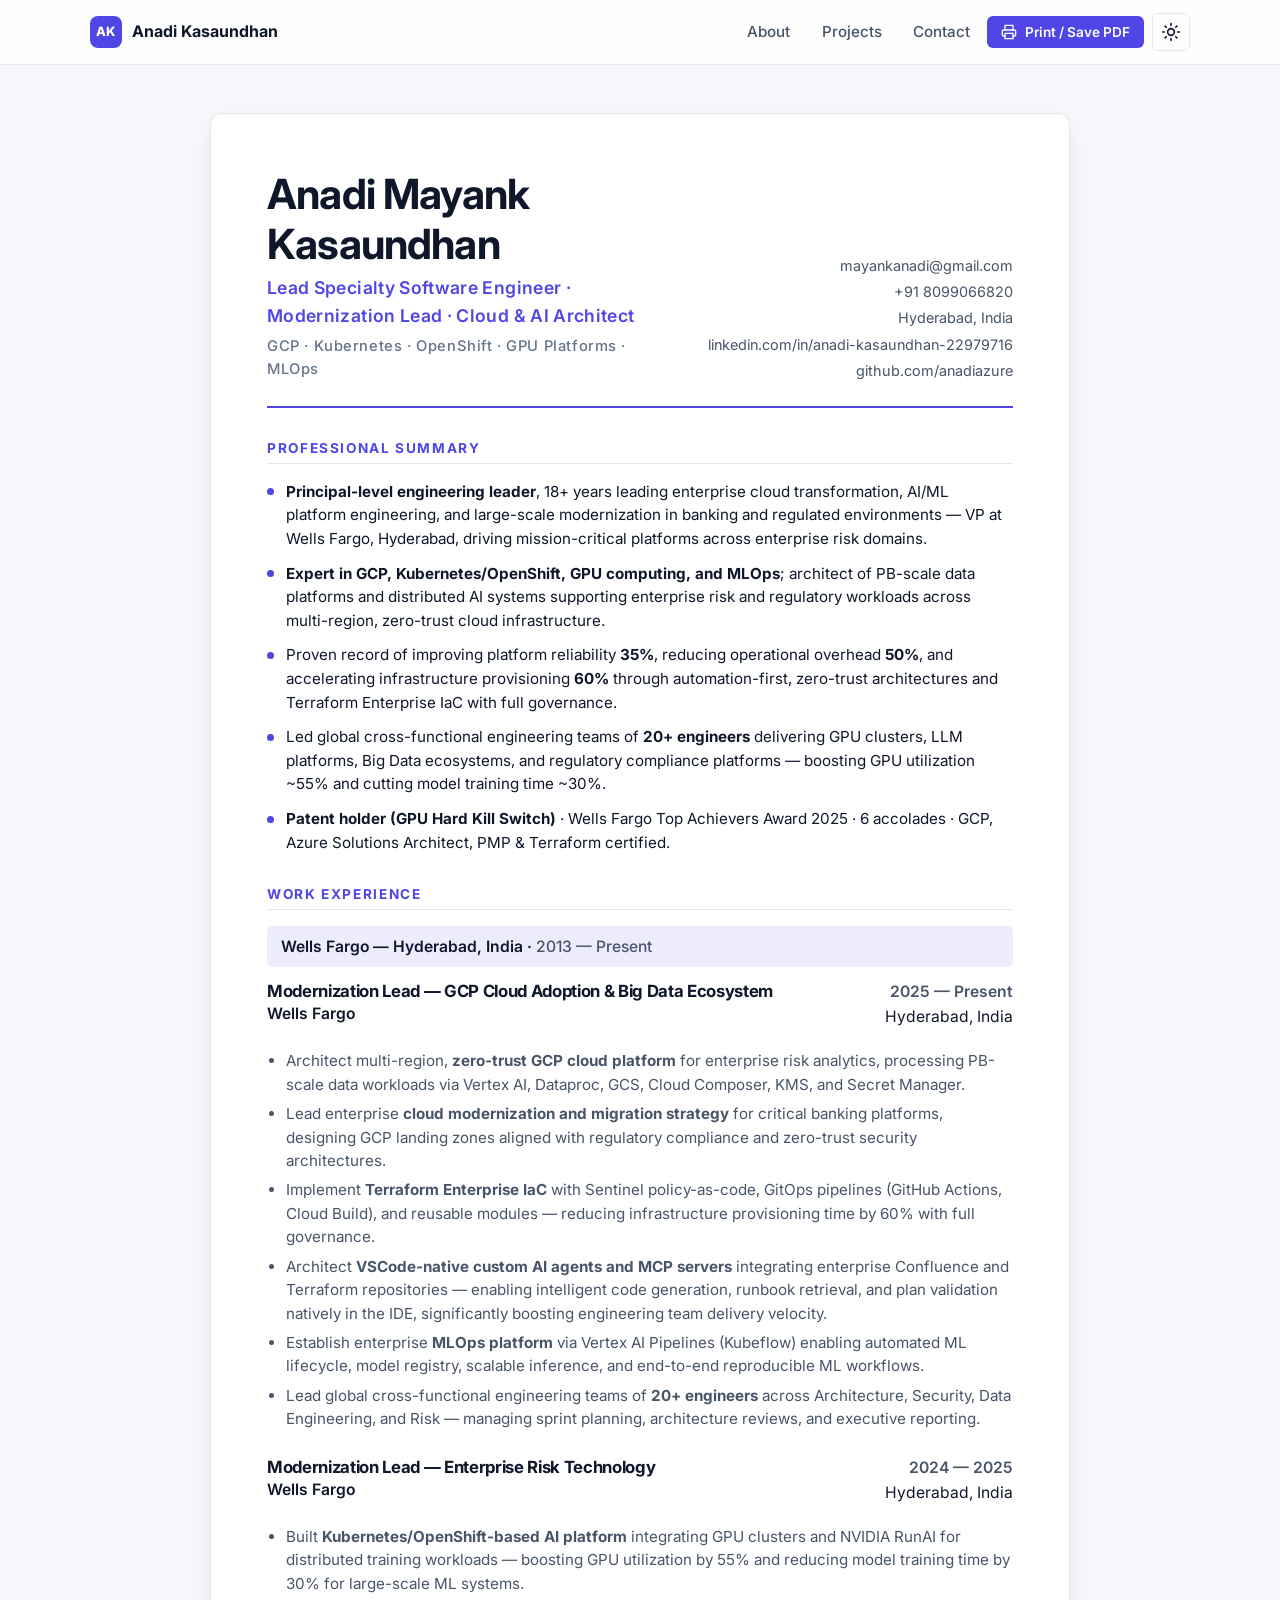
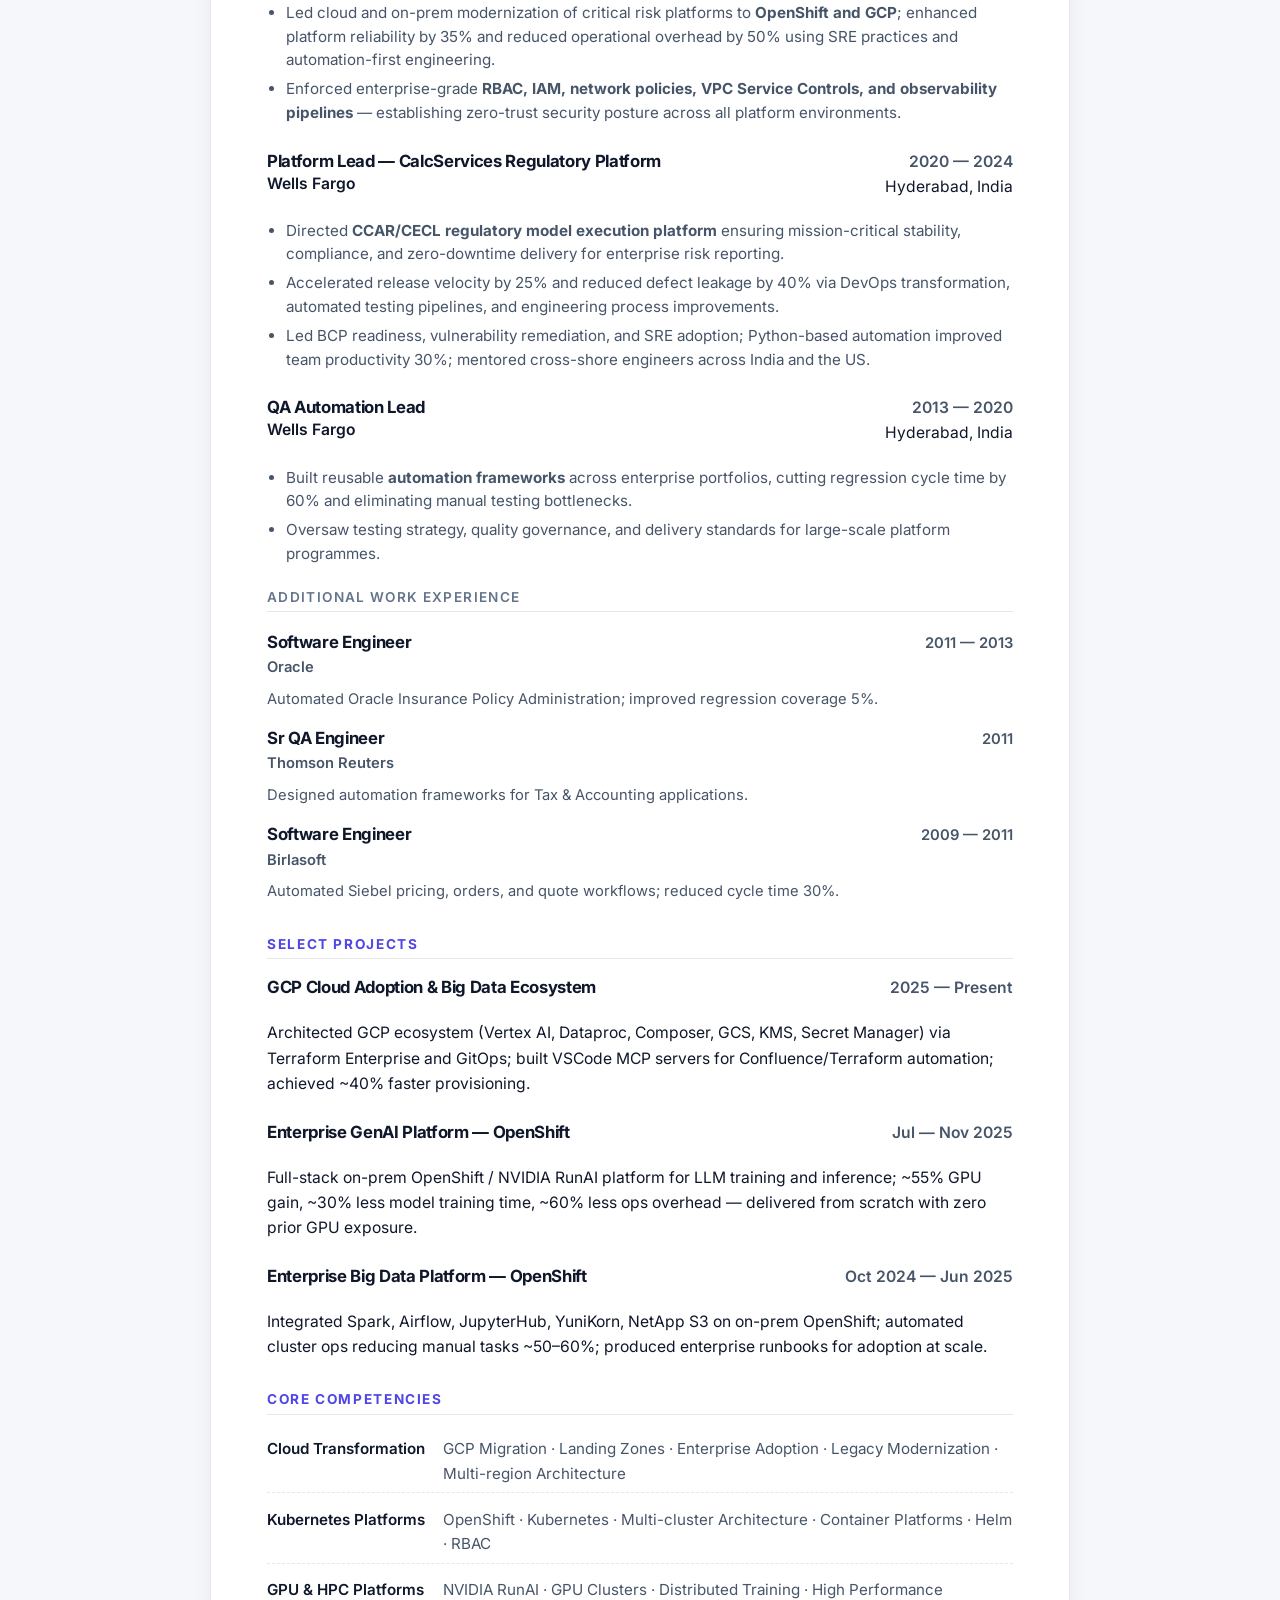
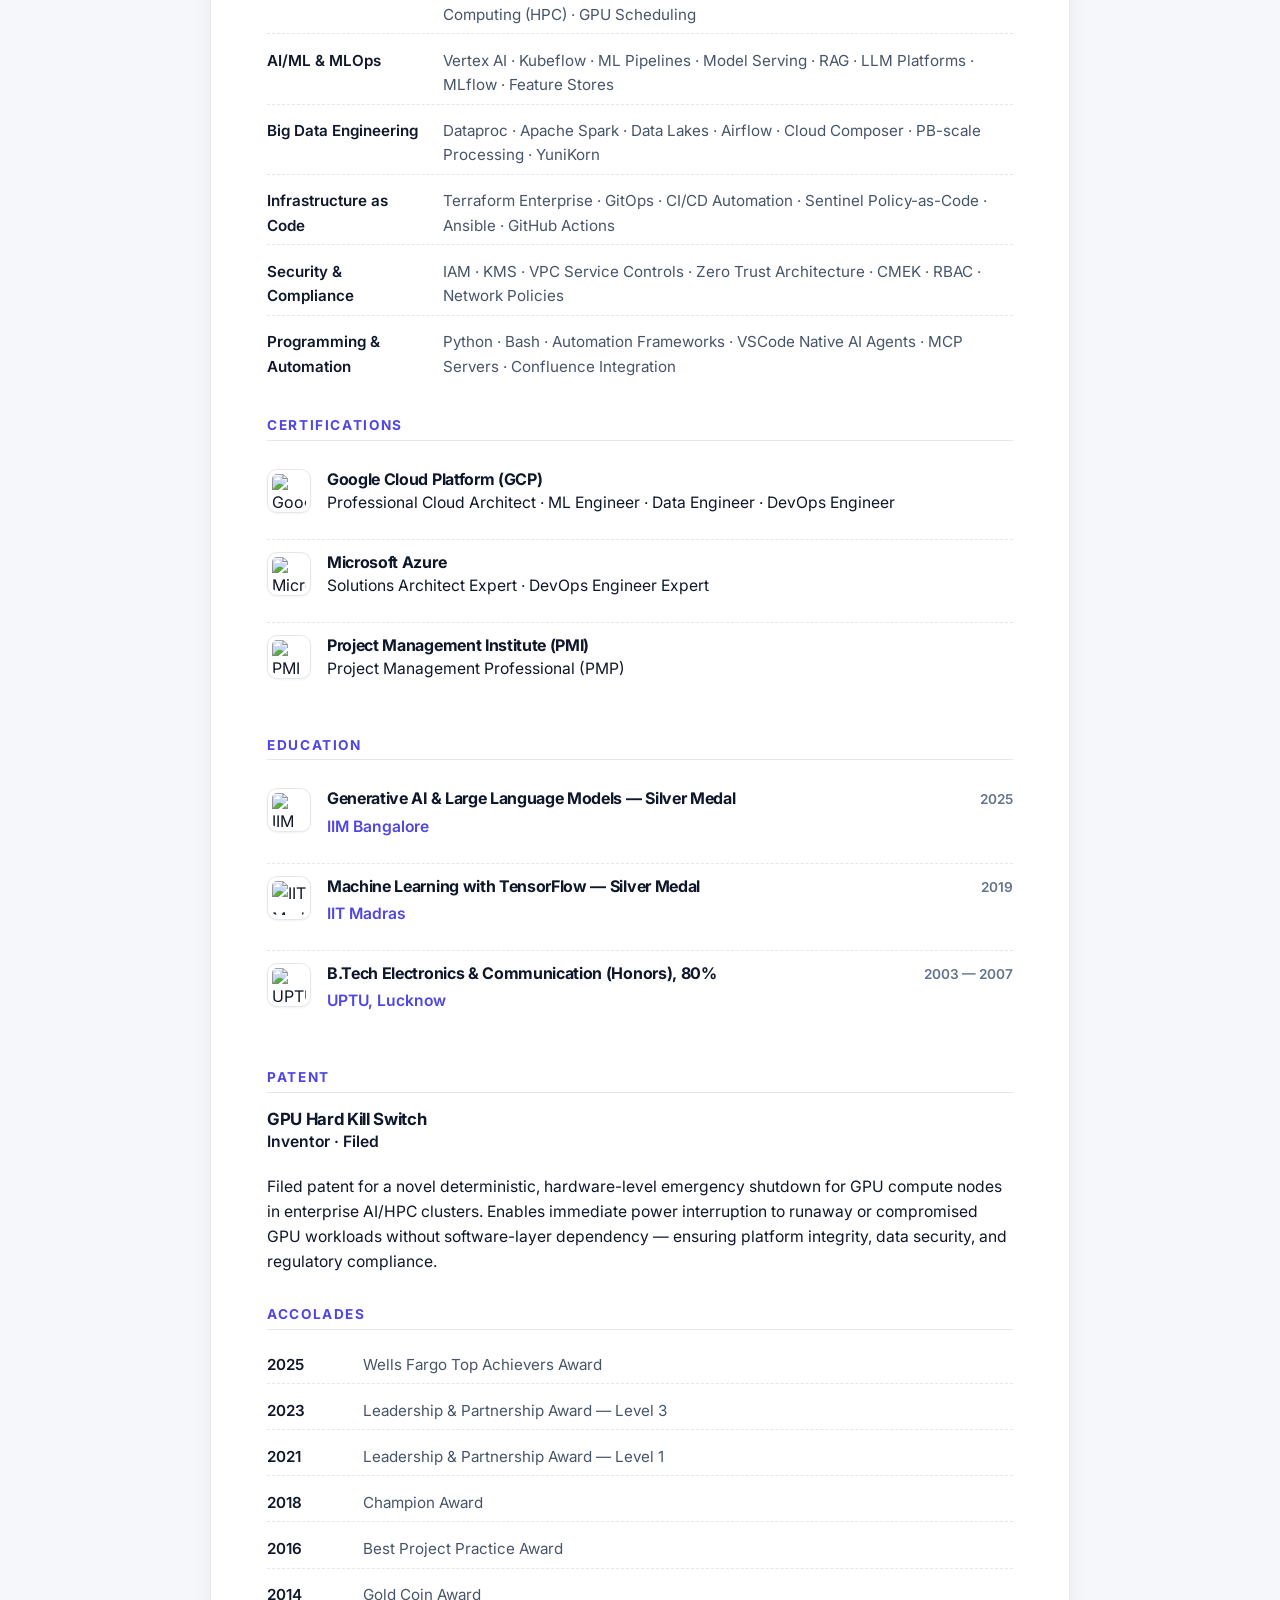
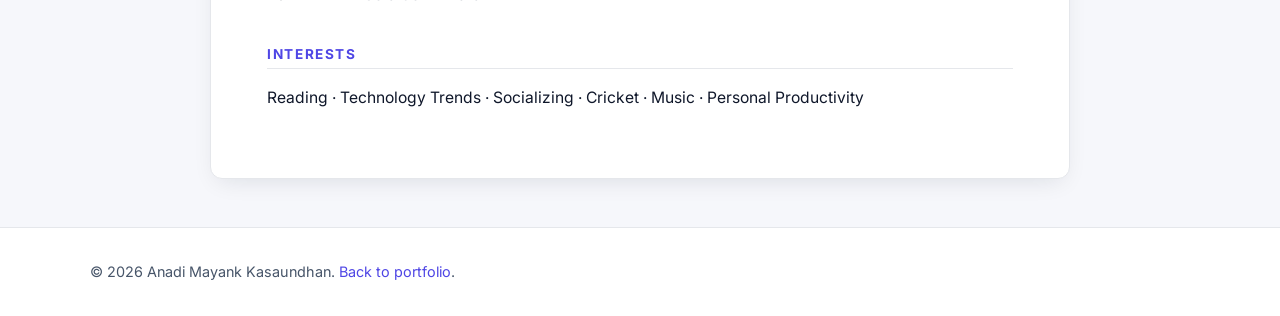
==== commit 019c12b6: "feat: switch hero/resume logos to img tags pointing to assets/logos/ - Replaced all 12 inline SVG ap" ====
--- a/resume.html
+++ b/resume.html
@@ -324,44 +324,21 @@
         <h2>Certifications</h2>
         <ul class="resume-cred-list">
           <li class="cred-item">
-            <svg class="cert-logo" viewBox="0 0 48 48" aria-hidden="true">
-              <defs>
-                <clipPath id="gccloud-res"><path d="M36 22C40 22 42 25 42 28C42 31 40 34 36 34H12C8 34 6 31 6 28C6 25 8 22 12 22C12 16 16 12 22 12C26 12 30 14 32 18C34 17 35 18 36 22Z"/></clipPath>
-              </defs>
-              <g clip-path="url(#gccloud-res)">
-                <rect width="24" height="24" fill="#4285F4"/>
-                <rect x="24" width="24" height="24" fill="#EA4335"/>
-                <rect y="24" width="24" height="24" fill="#34A853"/>
-                <rect x="24" y="24" width="24" height="24" fill="#FBBC05"/>
-              </g>
-            </svg>
+            <img class="cert-logo" src="assets/logos/gcp.png" alt="Google Cloud Platform" loading="lazy" />
             <div class="cred-body">
               <h3 class="cred-title">Google Cloud Platform (GCP)</h3>
               <p class="cred-detail">Professional Cloud Architect &middot; ML Engineer &middot; Data Engineer &middot; DevOps Engineer</p>
             </div>
           </li>
           <li class="cred-item">
-            <svg class="cert-logo" viewBox="0 0 48 48" aria-hidden="true">
-              <defs>
-                <linearGradient id="azG1-res" x1="0" y1="0" x2="0" y2="1"><stop offset="0" stop-color="#50C8F4"/><stop offset="1" stop-color="#0078D4"/></linearGradient>
-                <linearGradient id="azG2-res" x1="0" y1="0" x2="0" y2="1"><stop offset="0" stop-color="#0078D4"/><stop offset="1" stop-color="#003D80"/></linearGradient>
-              </defs>
-              <path fill="url(#azG1-res)" d="M21 6L5 41H18L30 22Z"/>
-              <path fill="url(#azG2-res)" d="M22 12L43 41H18L24 38L34 26L29 18Z"/>
-            </svg>
+            <img class="cert-logo" src="assets/logos/azure.png" alt="Microsoft Azure" loading="lazy" />
             <div class="cred-body">
               <h3 class="cred-title">Microsoft Azure</h3>
               <p class="cred-detail">Solutions Architect Expert &middot; DevOps Engineer Expert</p>
             </div>
           </li>
           <li class="cred-item">
-            <svg class="cert-logo" viewBox="0 0 48 48" aria-hidden="true">
-              <rect x="2" y="2" width="44" height="44" rx="6" fill="#582C83"/>
-              <text x="24" y="29" text-anchor="middle" fill="#FFFFFF" font-family="Arial, sans-serif" font-size="13" font-weight="900">PMP</text>
-              <rect x="34" y="36" width="9" height="1" fill="#EF3340"/>
-              <rect x="34" y="38" width="9" height="1" fill="#FFFFFF"/>
-              <rect x="34" y="40" width="9" height="1" fill="#0078D4"/>
-            </svg>
+            <img class="cert-logo" src="assets/logos/pmi.png" alt="PMI / PMP" loading="lazy" />
             <div class="cred-body">
               <h3 class="cred-title">Project Management Institute (PMI)</h3>
               <p class="cred-detail">Project Management Professional (PMP)</p>
@@ -375,15 +352,7 @@
         <h2>Education</h2>
         <ul class="resume-cred-list">
           <li class="cred-item">
-            <svg class="cert-logo" viewBox="0 0 48 48" aria-hidden="true">
-              <rect x="2" y="2" width="44" height="44" rx="4" fill="#A41E22"/>
-              <g stroke="#FFC72C" stroke-width="0.5" fill="none" opacity="0.85">
-                <path d="M14 10L16 5M19 9L20 4M24 8L24 3.5M29 9L28 4M34 10L32 5"/>
-              </g>
-              <text x="24" y="26" text-anchor="middle" fill="#FFC72C" font-family="Georgia, serif" font-size="11" font-weight="800">IIMB</text>
-              <line x1="12" y1="30" x2="36" y2="30" stroke="#FFC72C" stroke-width="0.6" opacity="0.7"/>
-              <text x="24" y="40" text-anchor="middle" fill="#FFFFFF" font-family="Georgia, serif" font-size="4.5" font-weight="600" letter-spacing="0.5">BANGALORE</text>
-            </svg>
+            <img class="cert-logo" src="assets/logos/iim-bangalore.png" alt="IIM Bangalore" loading="lazy" />
             <div class="cred-body">
               <header class="cred-head">
                 <h3 class="cred-title">Generative AI &amp; Large Language Models &mdash; Silver Medal</h3>
@@ -393,17 +362,7 @@
             </div>
           </li>
           <li class="cred-item">
-            <svg class="cert-logo" viewBox="0 0 48 48" aria-hidden="true">
-              <circle cx="24" cy="24" r="22" fill="#0E2E4F"/>
-              <circle cx="24" cy="24" r="19.5" fill="none" stroke="#D4A017" stroke-width="0.6"/>
-              <g fill="#D4A017">
-                <path d="M24 11Q22 13 23 16.5Q24 14.5 25 16.5Q26 13 24 11Z"/>
-                <path d="M19 19Q24 23.5 29 19L26.5 22.5Q24 24.5 21.5 22.5Z"/>
-                <ellipse cx="24" cy="24.5" rx="4.5" ry="0.8"/>
-              </g>
-              <text x="24" y="34" text-anchor="middle" fill="#FFFFFF" font-family="Georgia, serif" font-size="6" font-weight="700">IIT</text>
-              <text x="24" y="40" text-anchor="middle" fill="#FFFFFF" font-family="Georgia, serif" font-size="4" font-weight="600" letter-spacing="0.5">MADRAS</text>
-            </svg>
+            <img class="cert-logo" src="assets/logos/iit-madras.png" alt="IIT Madras" loading="lazy" />
             <div class="cred-body">
               <header class="cred-head">
                 <h3 class="cred-title">Machine Learning with TensorFlow &mdash; Silver Medal</h3>
@@ -413,17 +372,7 @@
             </div>
           </li>
           <li class="cred-item">
-            <svg class="cert-logo" viewBox="0 0 48 48" aria-hidden="true">
-              <circle cx="24" cy="24" r="22" fill="#F4B400"/>
-              <circle cx="24" cy="24" r="19" fill="none" stroke="#7B1F2A" stroke-width="0.6"/>
-              <g fill="#7B1F2A">
-                <circle cx="24" cy="20" r="3"/>
-                <circle cx="24" cy="20" r="1.5" fill="#F4B400"/>
-                <path d="M16 20Q24 26 32 20Q24 22 16 20Z"/>
-              </g>
-              <text x="24" y="32" text-anchor="middle" fill="#7B1F2A" font-family="Georgia, serif" font-size="6.5" font-weight="800">UPTU</text>
-              <text x="24" y="39" text-anchor="middle" fill="#7B1F2A" font-family="Georgia, serif" font-size="3.8" font-weight="700" letter-spacing="0.5">LUCKNOW</text>
-            </svg>
+            <img class="cert-logo" src="assets/logos/uptu-lucknow.png" alt="UPTU / AKTU Lucknow" loading="lazy" />
             <div class="cred-body">
               <header class="cred-head">
                 <h3 class="cred-title">B.Tech Electronics &amp; Communication (Honors), 80%</h3>
--- a/css/style.css
+++ b/css/style.css
@@ -473,9 +473,12 @@
 /* Hero visual */
 .hero-visual {
   position: relative;
-  aspect-ratio: 1 / 1;
-  max-width: 460px;
+  width: 100%;
+  max-width: 440px;
   margin-inline: auto;
+  min-height: 380px;
+  display: grid;
+  place-items: center;
 }
 
 .orb {
@@ -521,19 +524,17 @@
 }
 
 .hero-card {
-  position: absolute;
-  inset: auto 0 0 0;
-  margin: auto;
+  position: relative;
+  z-index: 2;
   background: var(--bg-elev);
   border: 1px solid var(--border);
   border-radius: var(--radius-md);
-  padding: 1.25rem 1.4rem 1.4rem;
+  padding: 1.4rem 1.5rem;
   box-shadow: var(--shadow-lg);
   font-family: var(--font-sans);
   font-size: 0.9rem;
-  width: min(90%, 360px);
-  top: 50%;
-  transform: translateY(-50%);
+  width: min(100%, 340px);
+  box-sizing: border-box;
 }
 
 .hero-card .dot {
@@ -824,9 +825,9 @@
     text-align: left;
   }
   .hero-visual {
-    max-width: 360px;
+    max-width: 340px;
+    min-height: 360px;
     order: -1;
-    aspect-ratio: 16/10;
   }
   .about-grid {
     grid-template-columns: 1fr;
@@ -1019,6 +1020,8 @@
   padding: 4px;
   border: 1px solid var(--border);
   box-shadow: var(--shadow-sm);
+  object-fit: contain;
+  display: block;
 }
 
 :root[data-theme='dark'] .cert-logo {
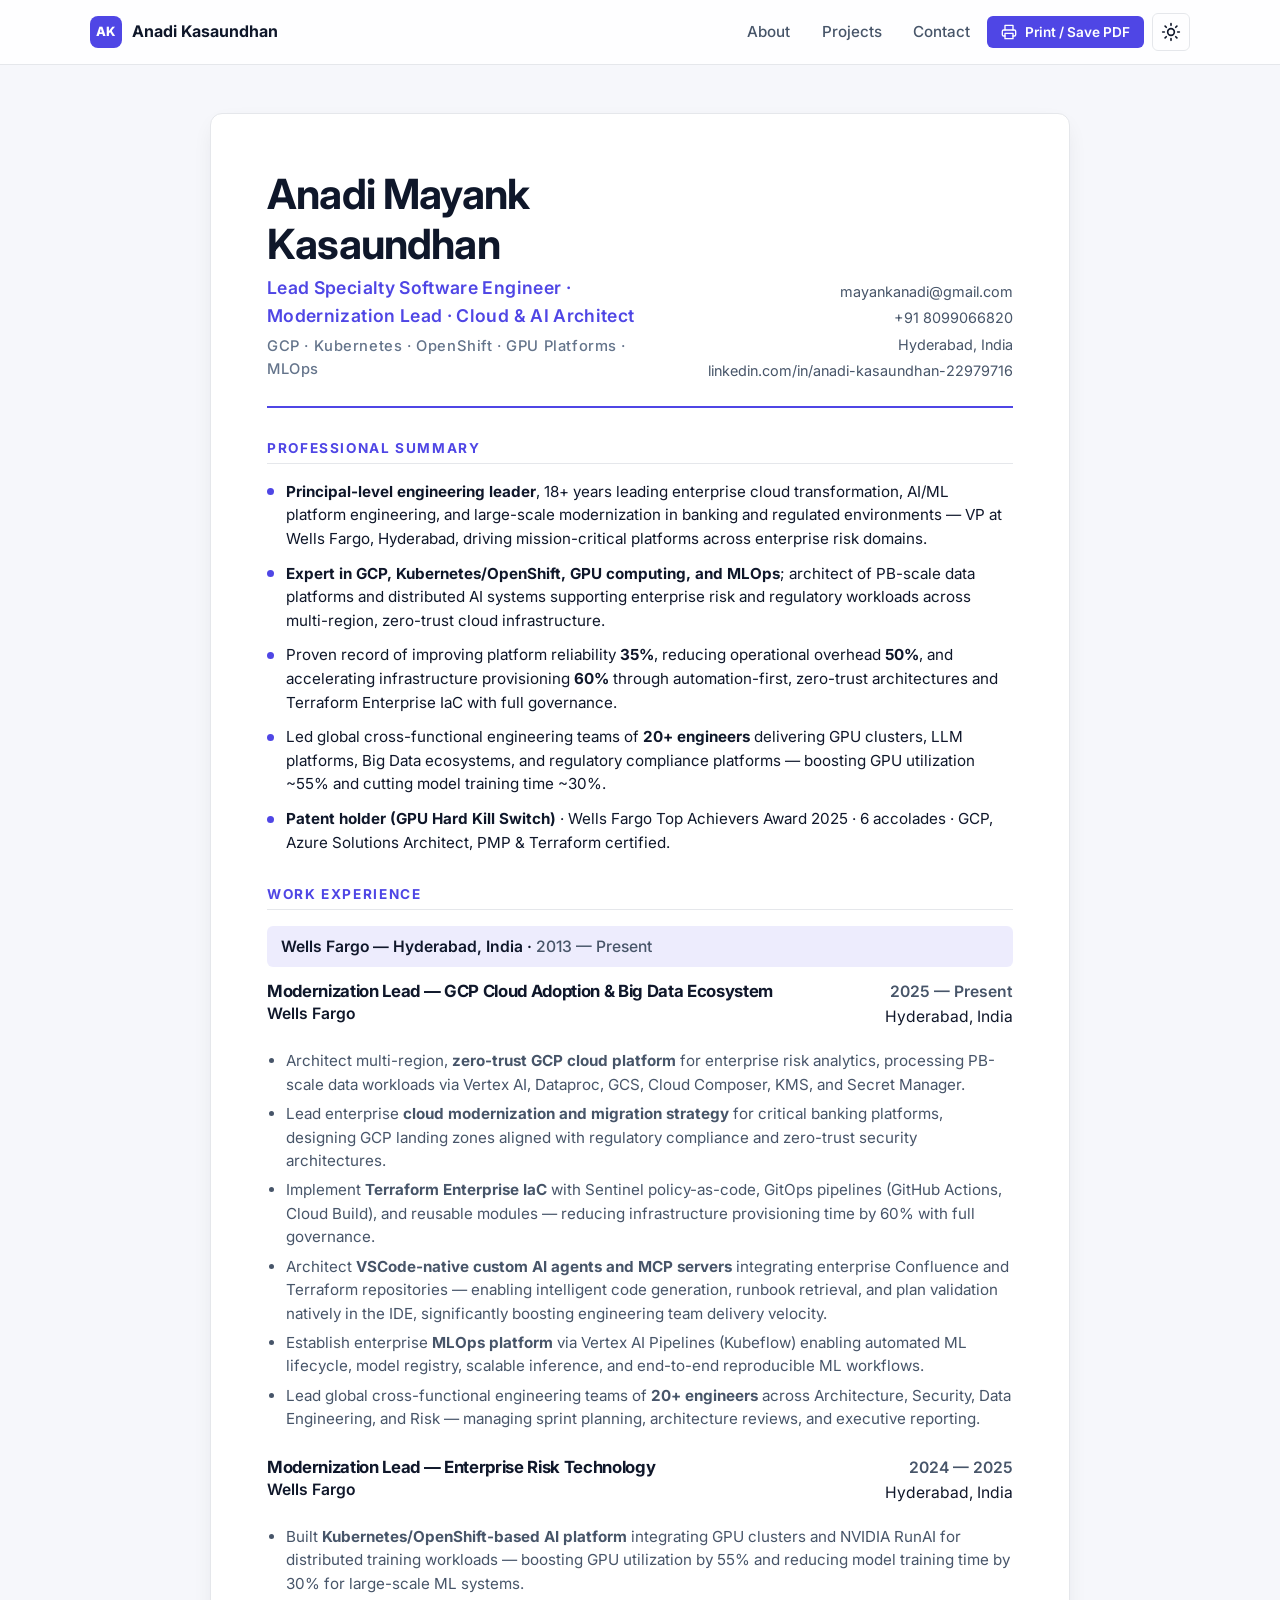
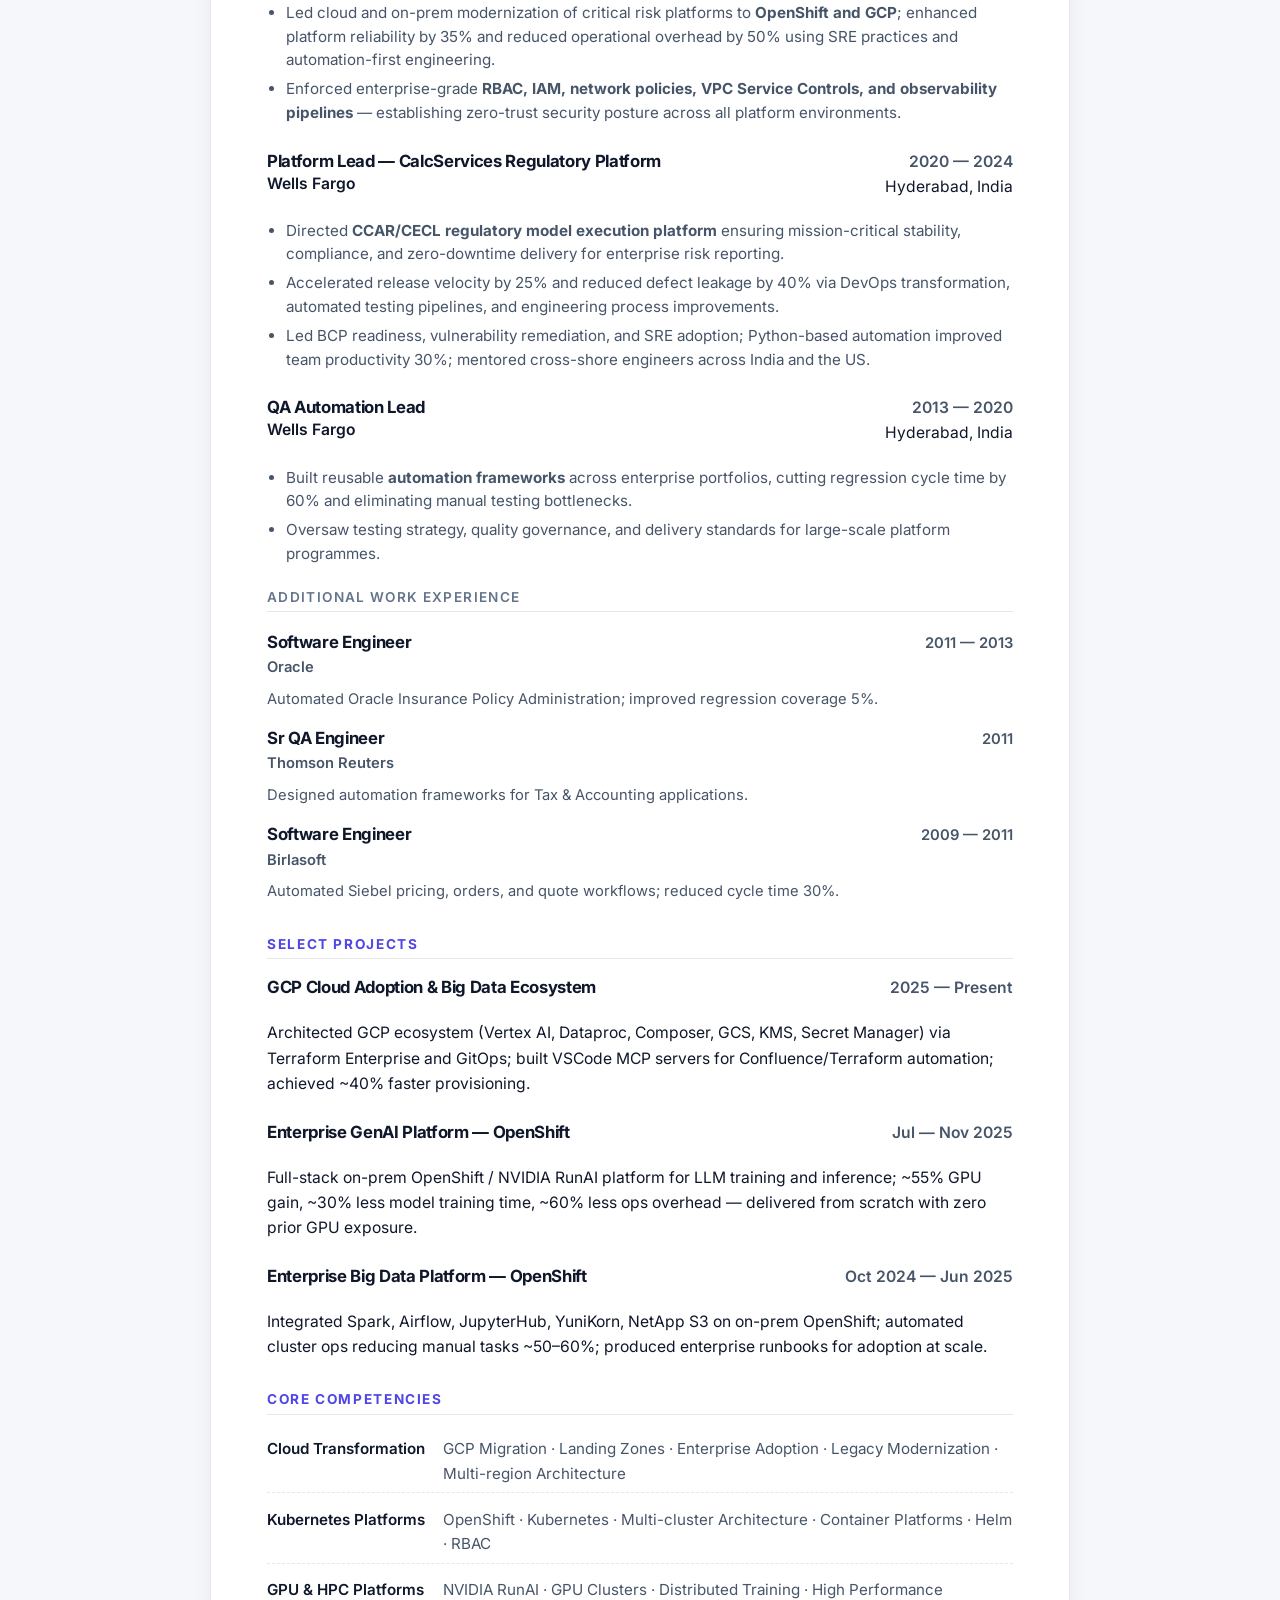
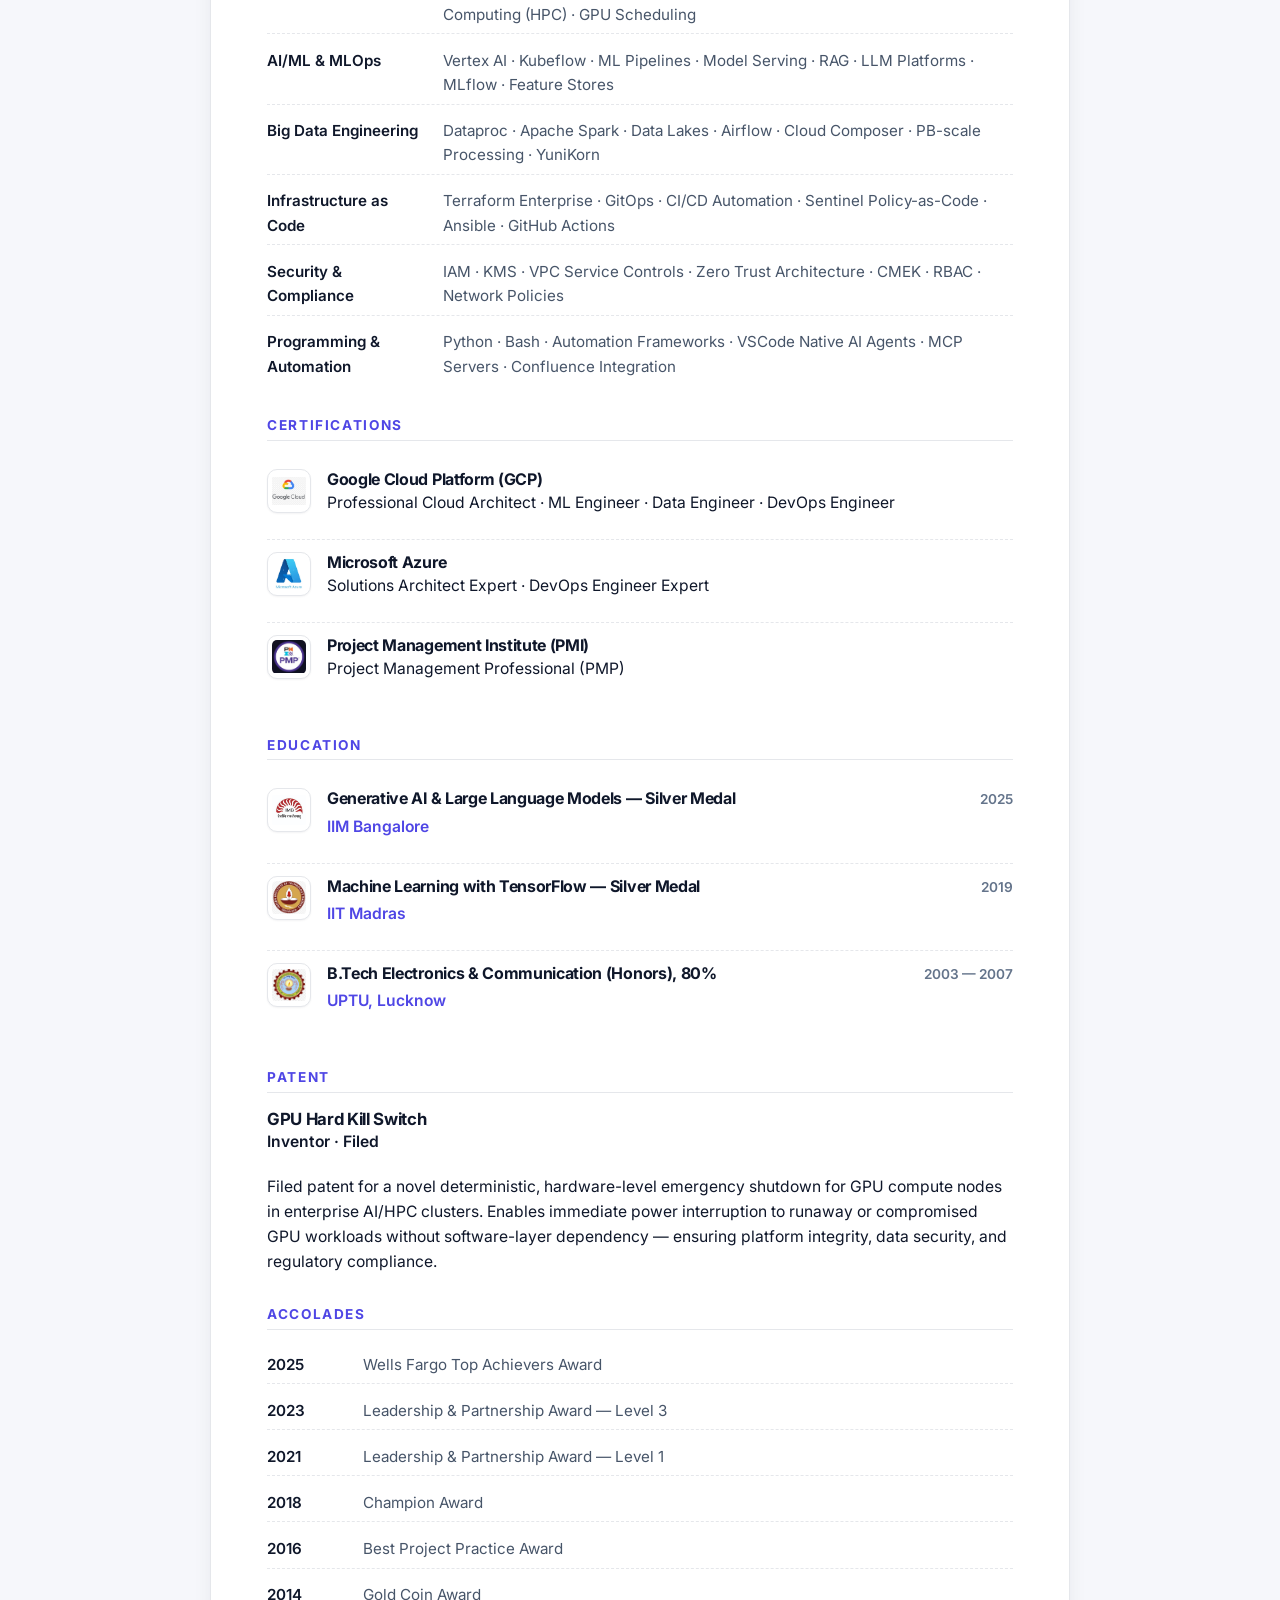
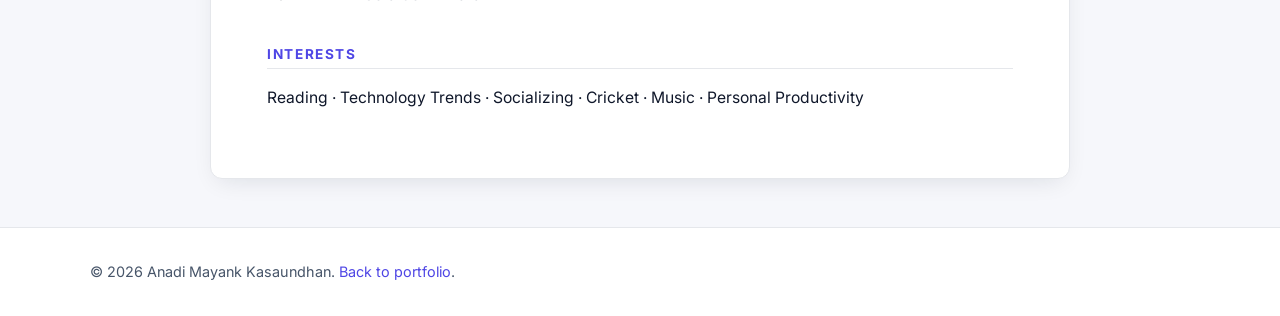
==== commit da3302c3: "fix: remove GitHub link from portfolio and resume pages" ====
--- a/resume.html
+++ b/resume.html
@@ -67,7 +67,7 @@
           <li><a href="tel:+918099066820">+91 8099066820</a></li>
           <li>Hyderabad, India</li>
           <li><a href="https://www.linkedin.com/in/anadi-kasaundhan-22979716/">linkedin.com/in/anadi-kasaundhan-22979716</a></li>
-          <li><a href="https://github.com/anadiazure">github.com/anadiazure</a></li>
+
         </ul>
       </header>
 
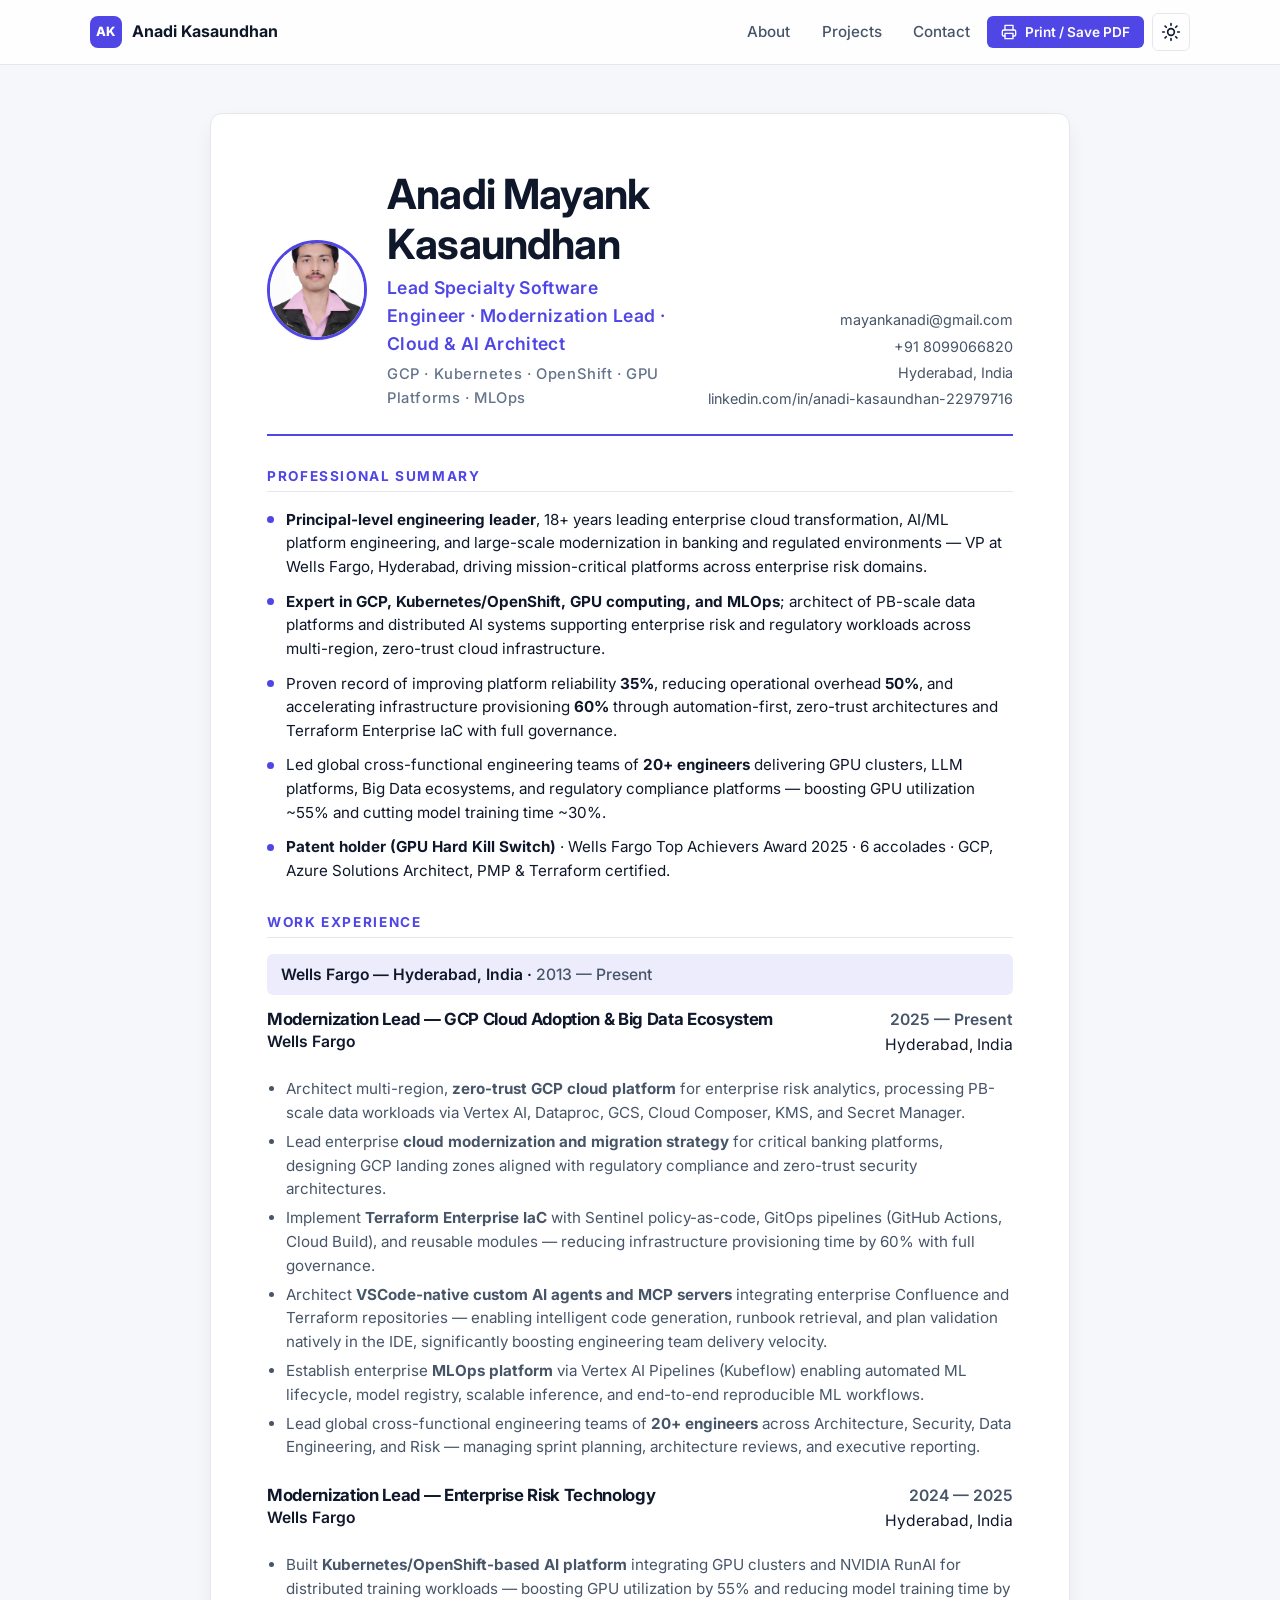
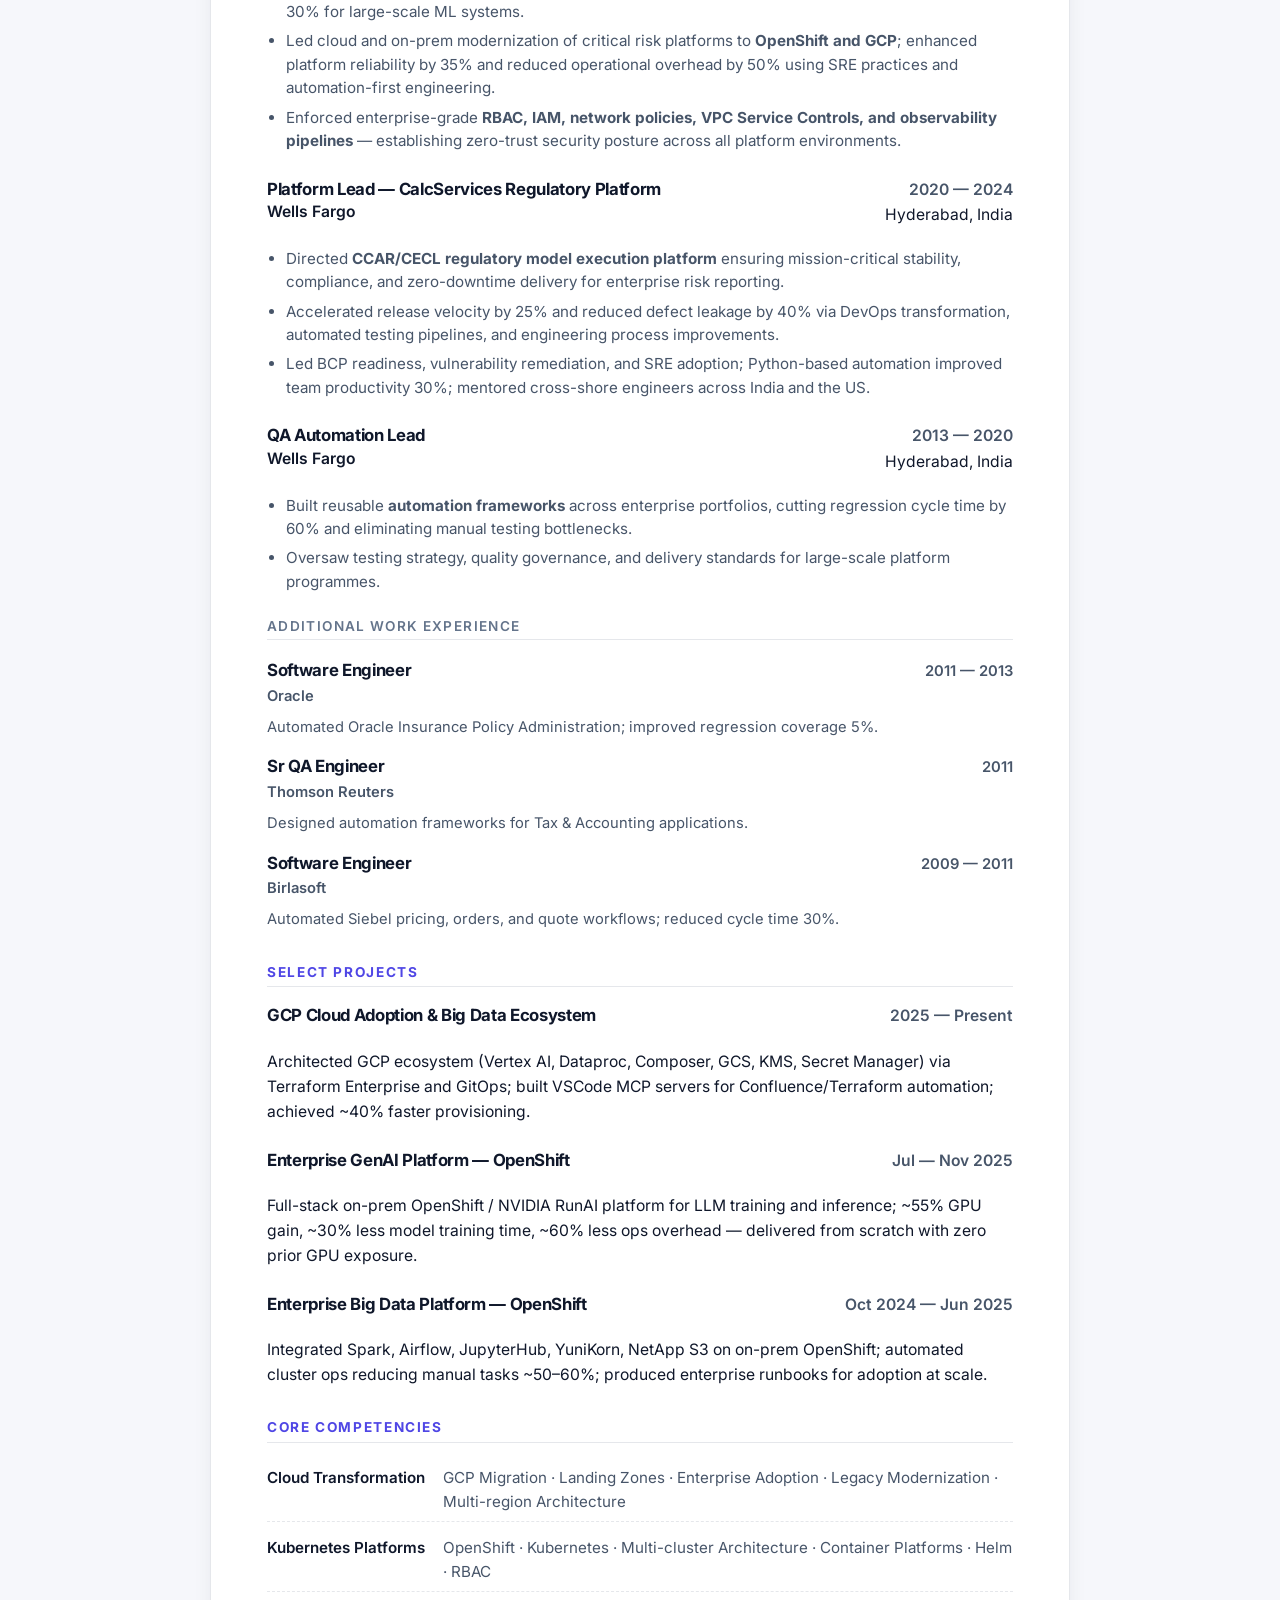
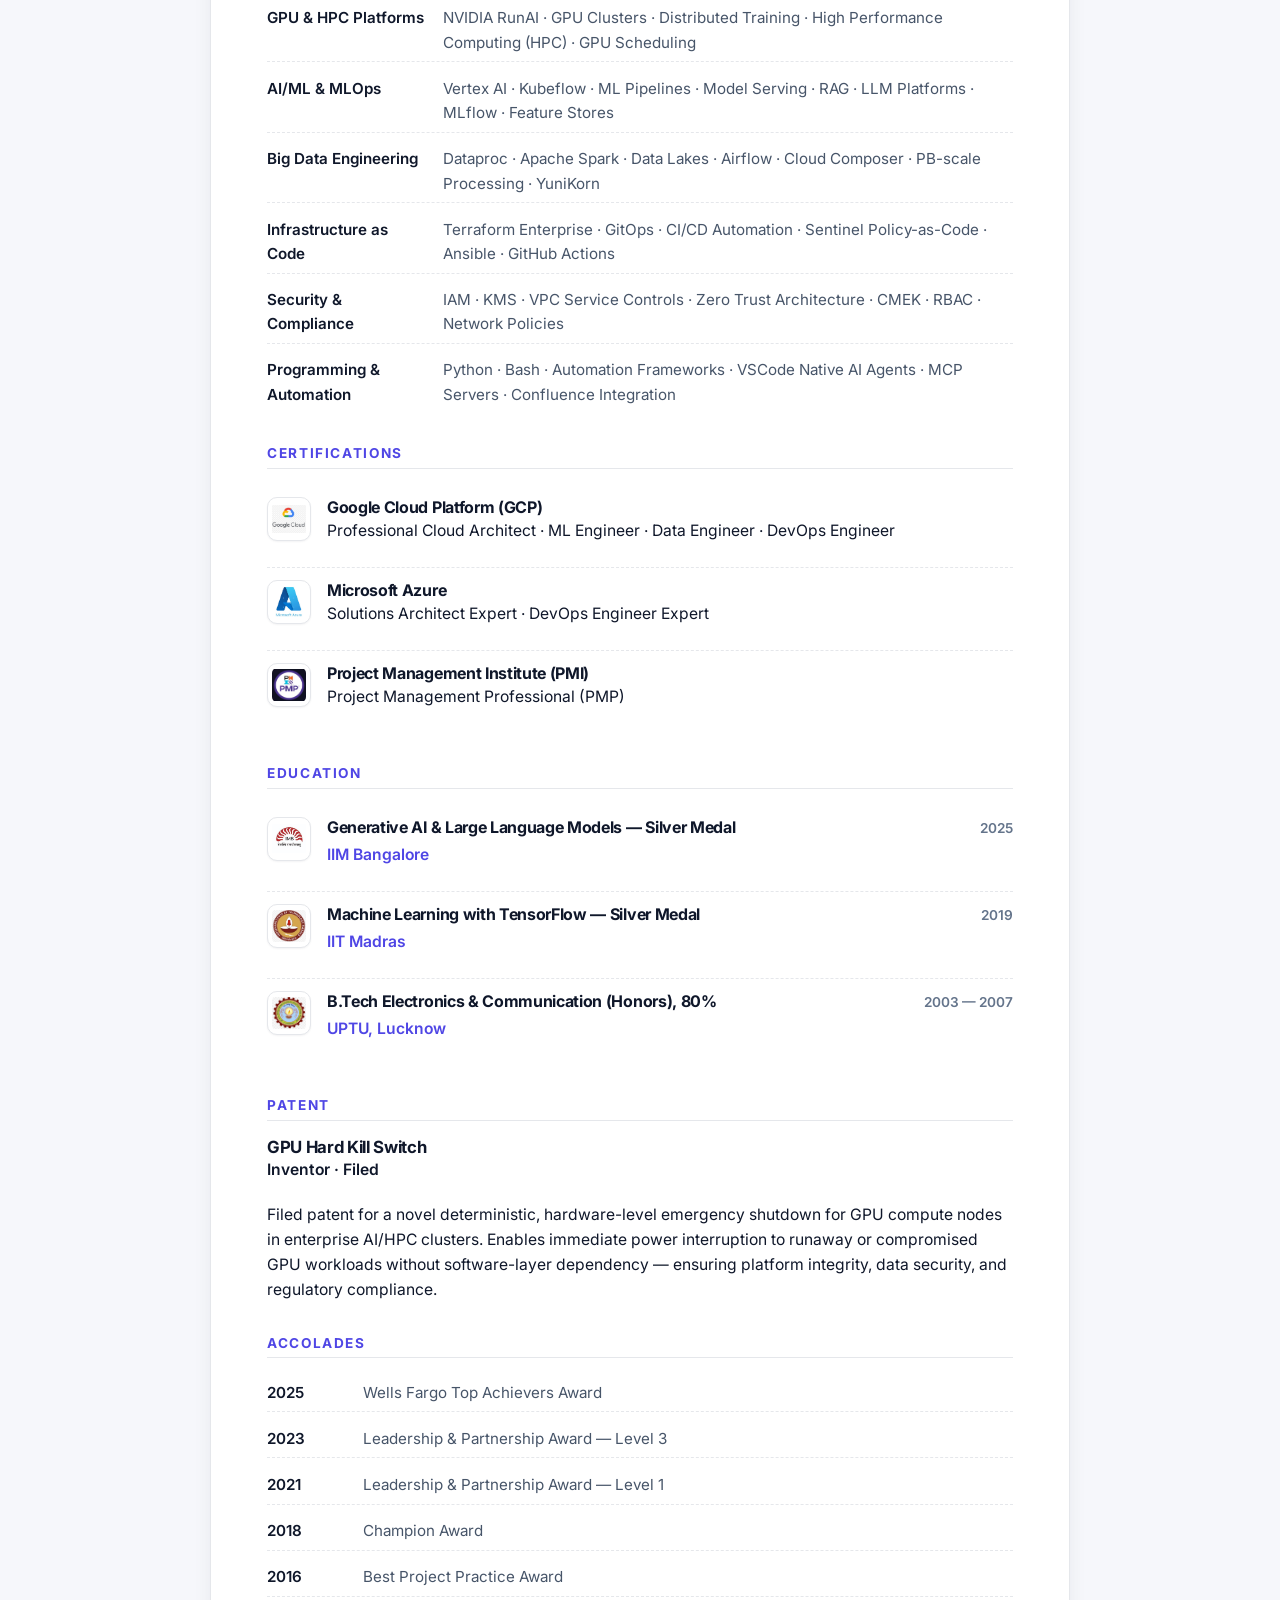
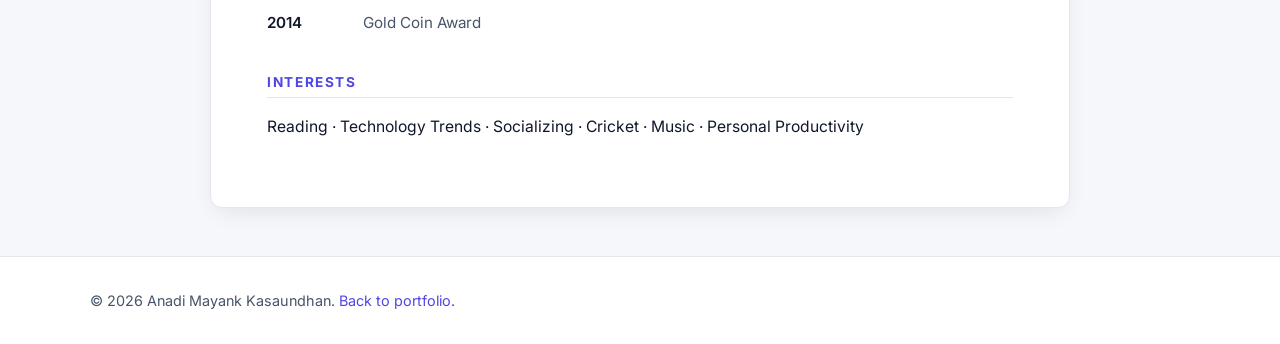
==== commit efbfe502: "feat: add profile photo to resume header - Added circular profile photo (anadi_profile.png) to the r" ====
--- a/resume.html
+++ b/resume.html
@@ -58,16 +58,18 @@
       <!-- Resume header -->
       <header class="resume-header">
         <div class="resume-id">
-          <h1>Anadi Mayank Kasaundhan</h1>
-          <p class="resume-title">Lead Specialty Software Engineer &middot; Modernization Lead &middot; Cloud &amp; AI Architect</p>
-          <p class="resume-subtitle">GCP &middot; Kubernetes &middot; OpenShift &middot; GPU Platforms &middot; MLOps</p>
+          <img class="resume-photo" src="assets/logos/anadi_profile.png" alt="Anadi Mayank Kasaundhan" width="100" height="100" />
+          <div>
+            <h1>Anadi Mayank Kasaundhan</h1>
+            <p class="resume-title">Lead Specialty Software Engineer &middot; Modernization Lead &middot; Cloud &amp; AI Architect</p>
+            <p class="resume-subtitle">GCP &middot; Kubernetes &middot; OpenShift &middot; GPU Platforms &middot; MLOps</p>
+          </div>
         </div>
         <ul class="resume-contact">
           <li><a href="mailto:mayankanadi@gmail.com">mayankanadi@gmail.com</a></li>
           <li><a href="tel:+918099066820">+91 8099066820</a></li>
           <li>Hyderabad, India</li>
           <li><a href="https://www.linkedin.com/in/anadi-kasaundhan-22979716/">linkedin.com/in/anadi-kasaundhan-22979716</a></li>
-
         </ul>
       </header>
 
--- a/css/style.css
+++ b/css/style.css
@@ -1101,3 +1101,20 @@
   color: var(--fg-muted);
   font-weight: 500;
 }
+
+
+
+/* =========================================================
+   Hero profile photo
+   ========================================================= */
+.hero-photo {
+  position: relative;
+  z-index: 2;
+  width: min(100%, 320px);
+  height: auto;
+  border-radius: 50%;
+  border: 4px solid var(--border);
+  box-shadow: var(--shadow-lg);
+  object-fit: cover;
+  aspect-ratio: 1 / 1;
+}
--- a/css/resume.css
+++ b/css/resume.css
@@ -585,3 +585,45 @@
     color: #555;
   }
 }
+
+
+
+/* =========================================================
+   Resume header photo
+   ========================================================= */
+.resume-id {
+  display: flex;
+  align-items: center;
+  gap: 1.25rem;
+}
+
+.resume-photo {
+  width: 100px;
+  height: 100px;
+  border-radius: 50%;
+  object-fit: cover;
+  border: 3px solid var(--accent);
+  box-shadow: var(--shadow-sm);
+  flex-shrink: 0;
+}
+
+@media (max-width: 640px) {
+  .resume-id {
+    flex-direction: column;
+    align-items: flex-start;
+  }
+  .resume-photo {
+    width: 80px;
+    height: 80px;
+  }
+}
+
+@media print {
+  .resume-photo {
+    width: 80px;
+    height: 80px;
+    border: 2px solid #000;
+    -webkit-print-color-adjust: exact;
+    print-color-adjust: exact;
+  }
+}
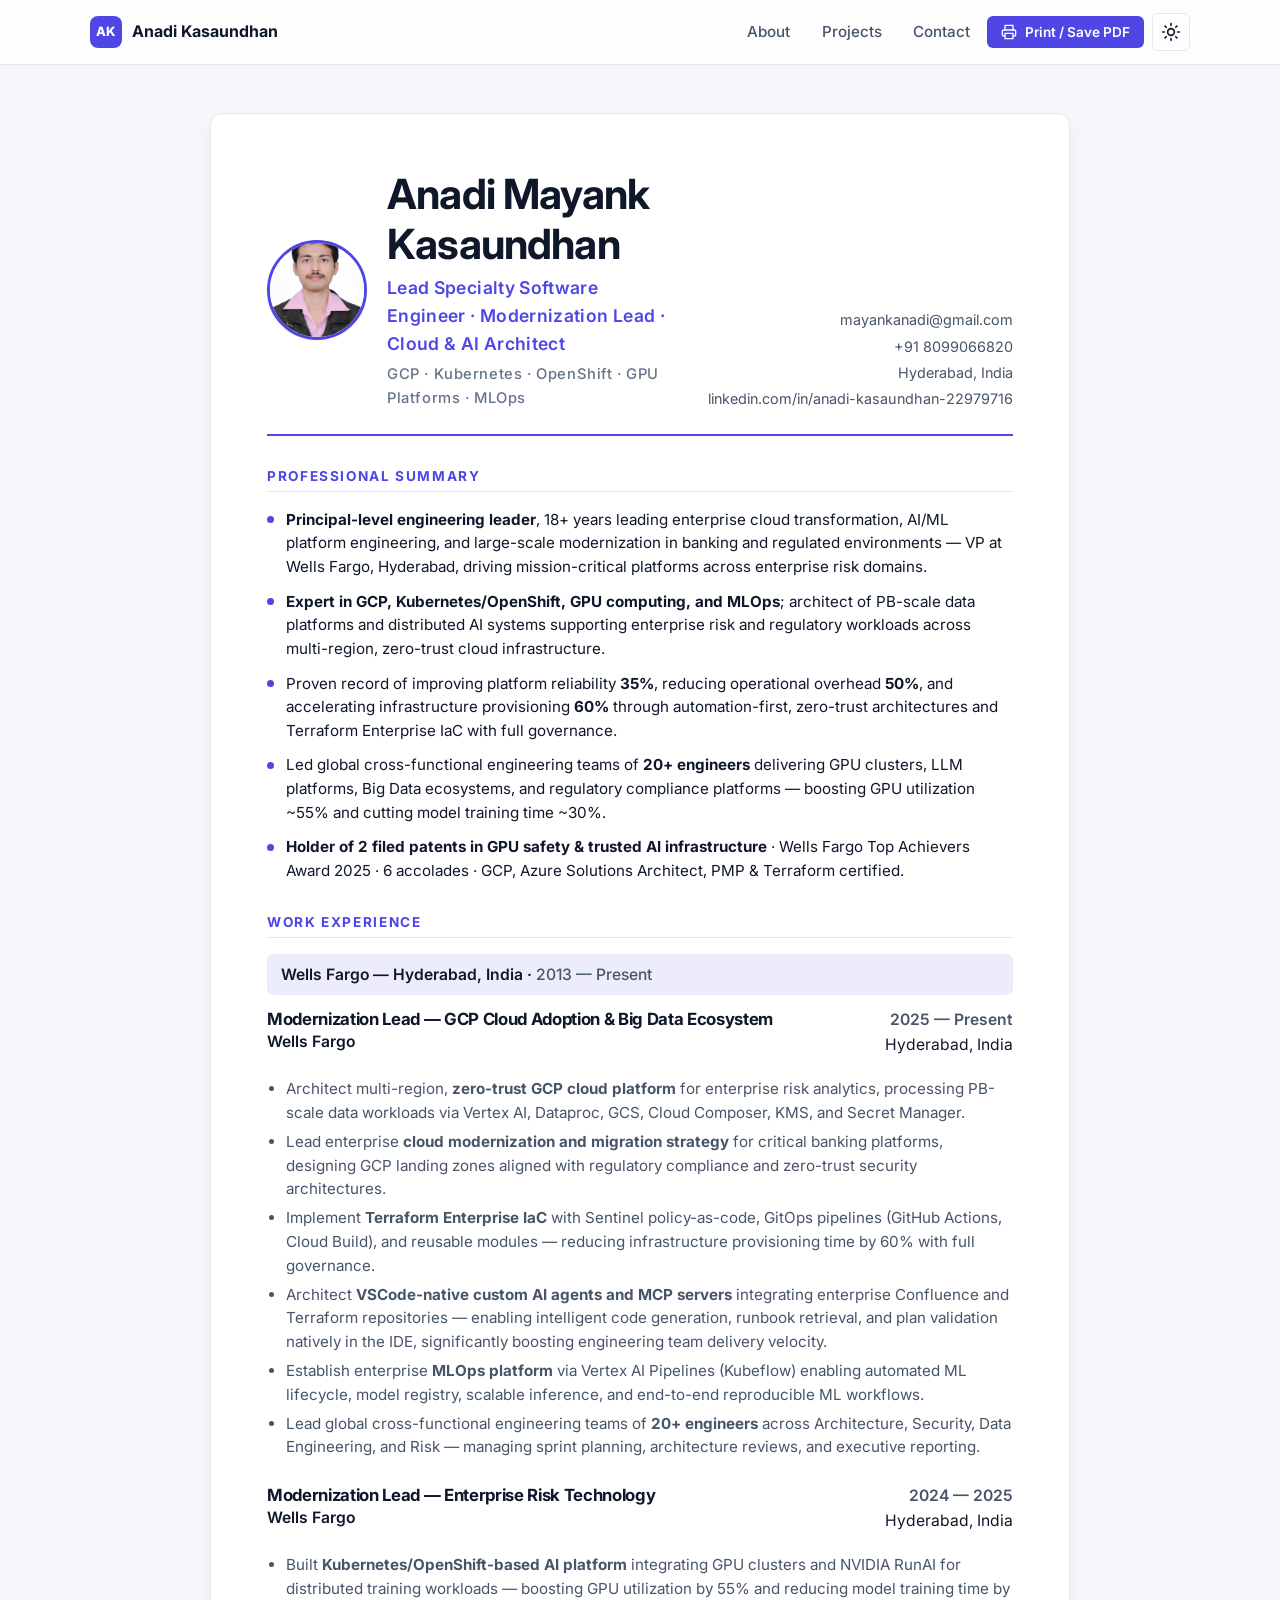
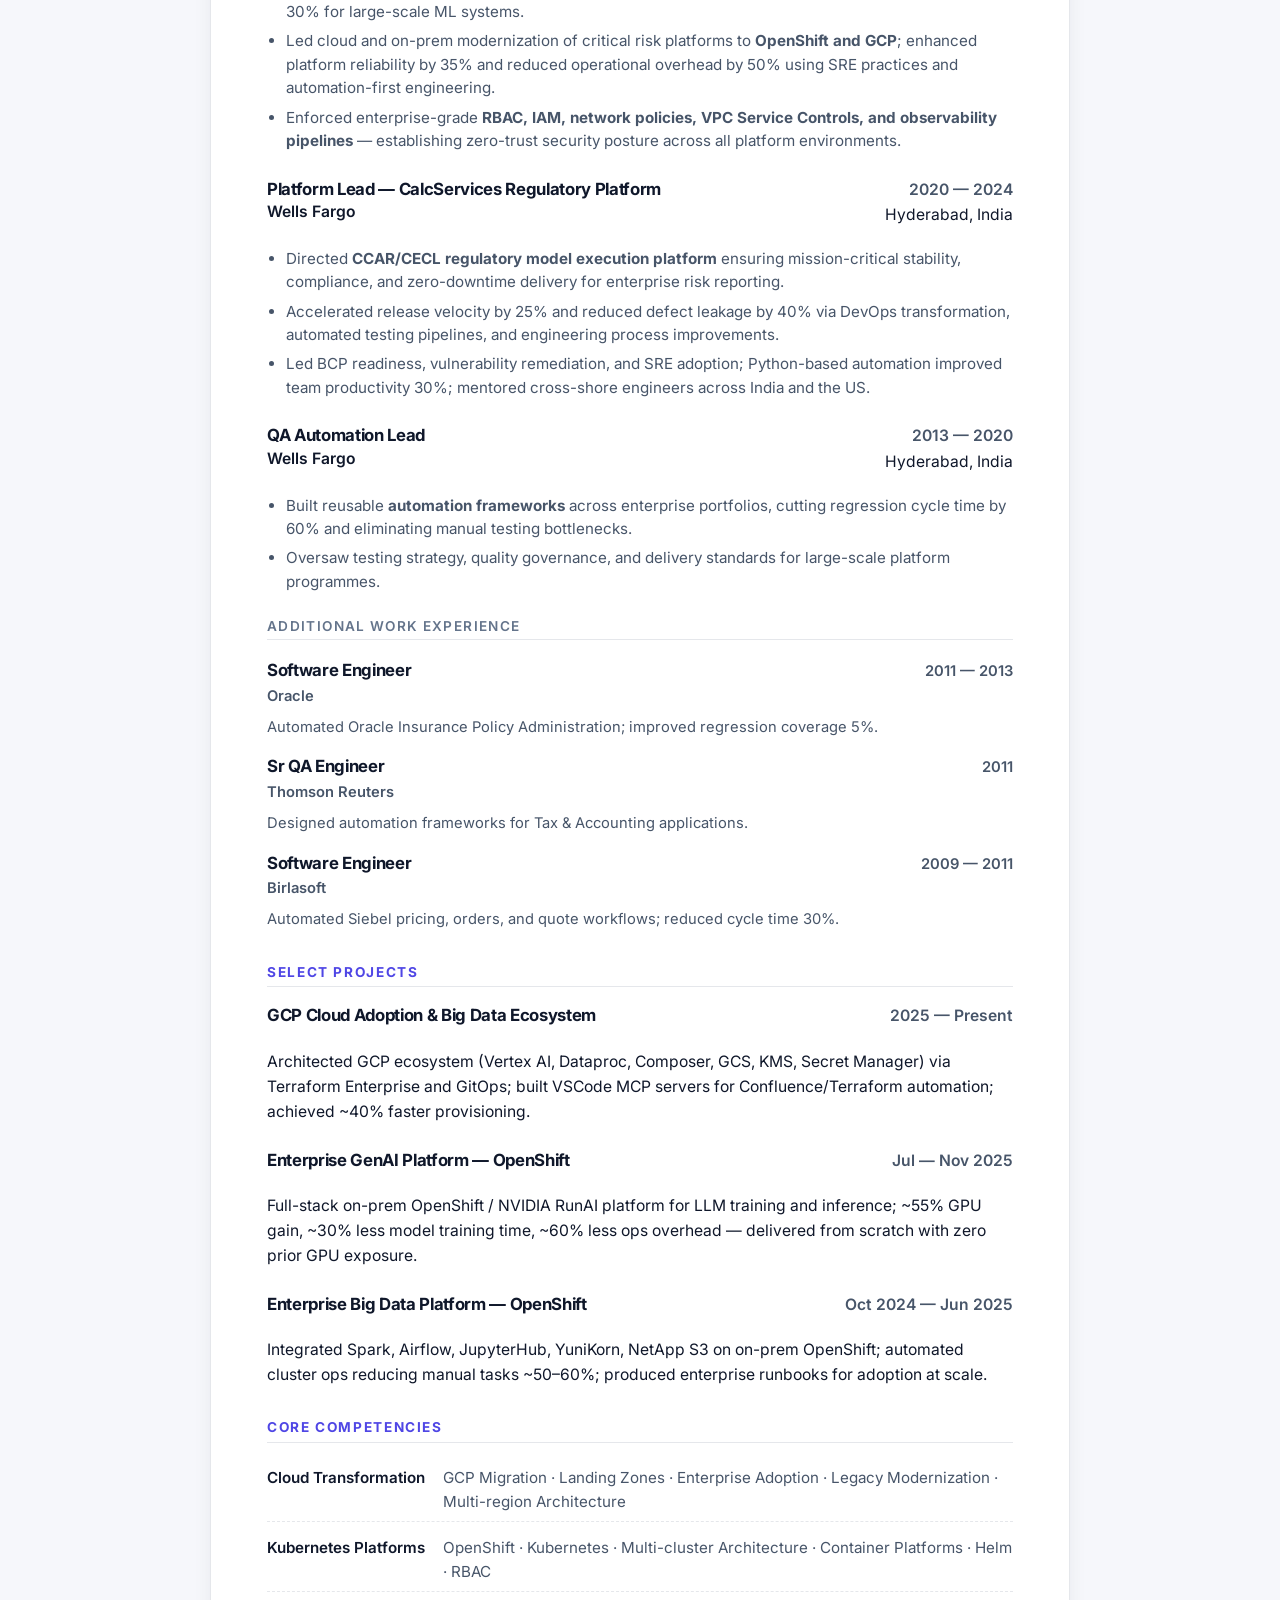
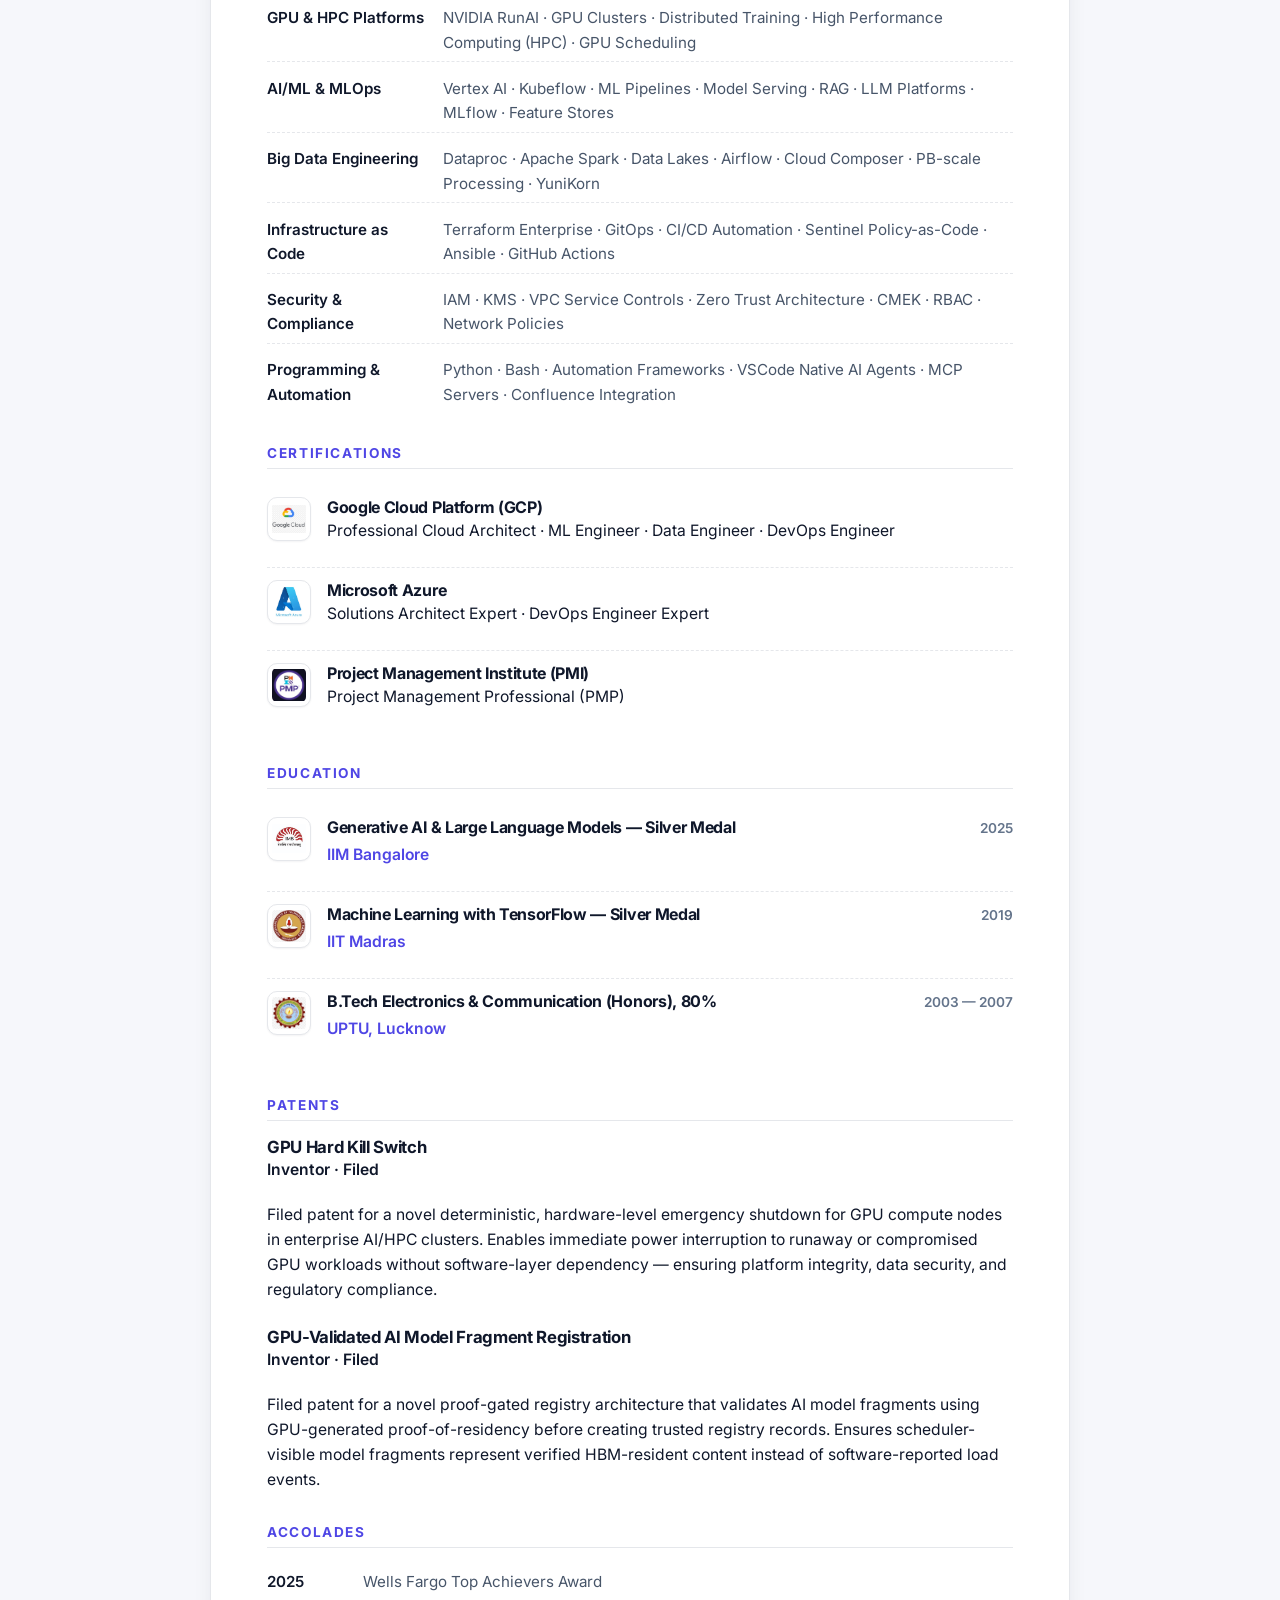
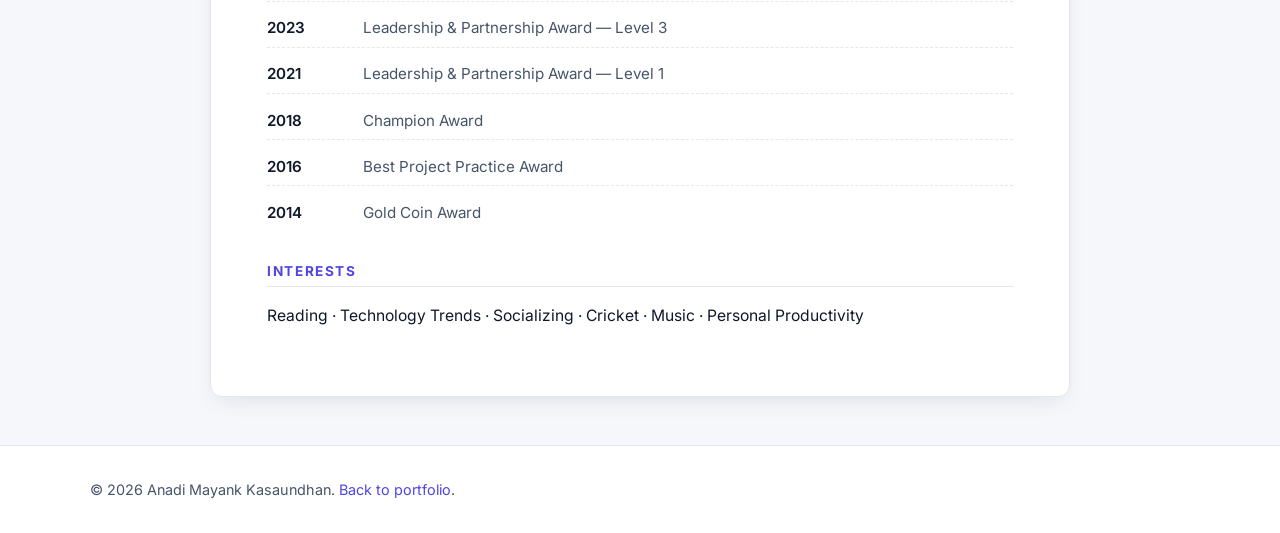
==== commit 21ce67dd: "Updated" ====
--- a/resume.html
+++ b/resume.html
@@ -100,7 +100,8 @@
             platforms &mdash; boosting GPU utilization ~55% and cutting model training time ~30%.
           </li>
           <li>
-            <strong>Patent holder (GPU Hard Kill Switch)</strong> &middot; Wells Fargo Top Achievers
+            <strong>Holder of 2 filed patents in GPU safety &amp; trusted AI infrastructure</strong>
+            &middot; Wells Fargo Top Achievers
             Award 2025 &middot; 6 accolades &middot; GCP, Azure Solutions Architect, PMP &amp;
             Terraform certified.
           </li>
@@ -386,9 +387,9 @@
         </ul>
       </section>
 
-      <!-- Patent -->
-      <section class="resume-section">
-        <h2>Patent</h2>
+      <!-- Patents -->
+      <section class="resume-section">
+        <h2>Patents</h2>
         <article class="resume-entry">
           <header class="entry-head">
             <div>
@@ -401,6 +402,21 @@
             compute nodes in enterprise AI/HPC clusters. Enables immediate power interruption to
             runaway or compromised GPU workloads without software-layer dependency &mdash;
             ensuring platform integrity, data security, and regulatory compliance.
+          </p>
+        </article>
+
+        <article class="resume-entry">
+          <header class="entry-head">
+            <div>
+              <h3>GPU-Validated AI Model Fragment Registration</h3>
+              <p class="entry-org">Inventor &middot; Filed</p>
+            </div>
+          </header>
+          <p>
+            Filed patent for a novel proof-gated registry architecture that validates AI model
+            fragments using GPU-generated proof-of-residency before creating trusted registry
+            records. Ensures scheduler-visible model fragments represent verified HBM-resident
+            content instead of software-reported load events.
           </p>
         </article>
       </section>
